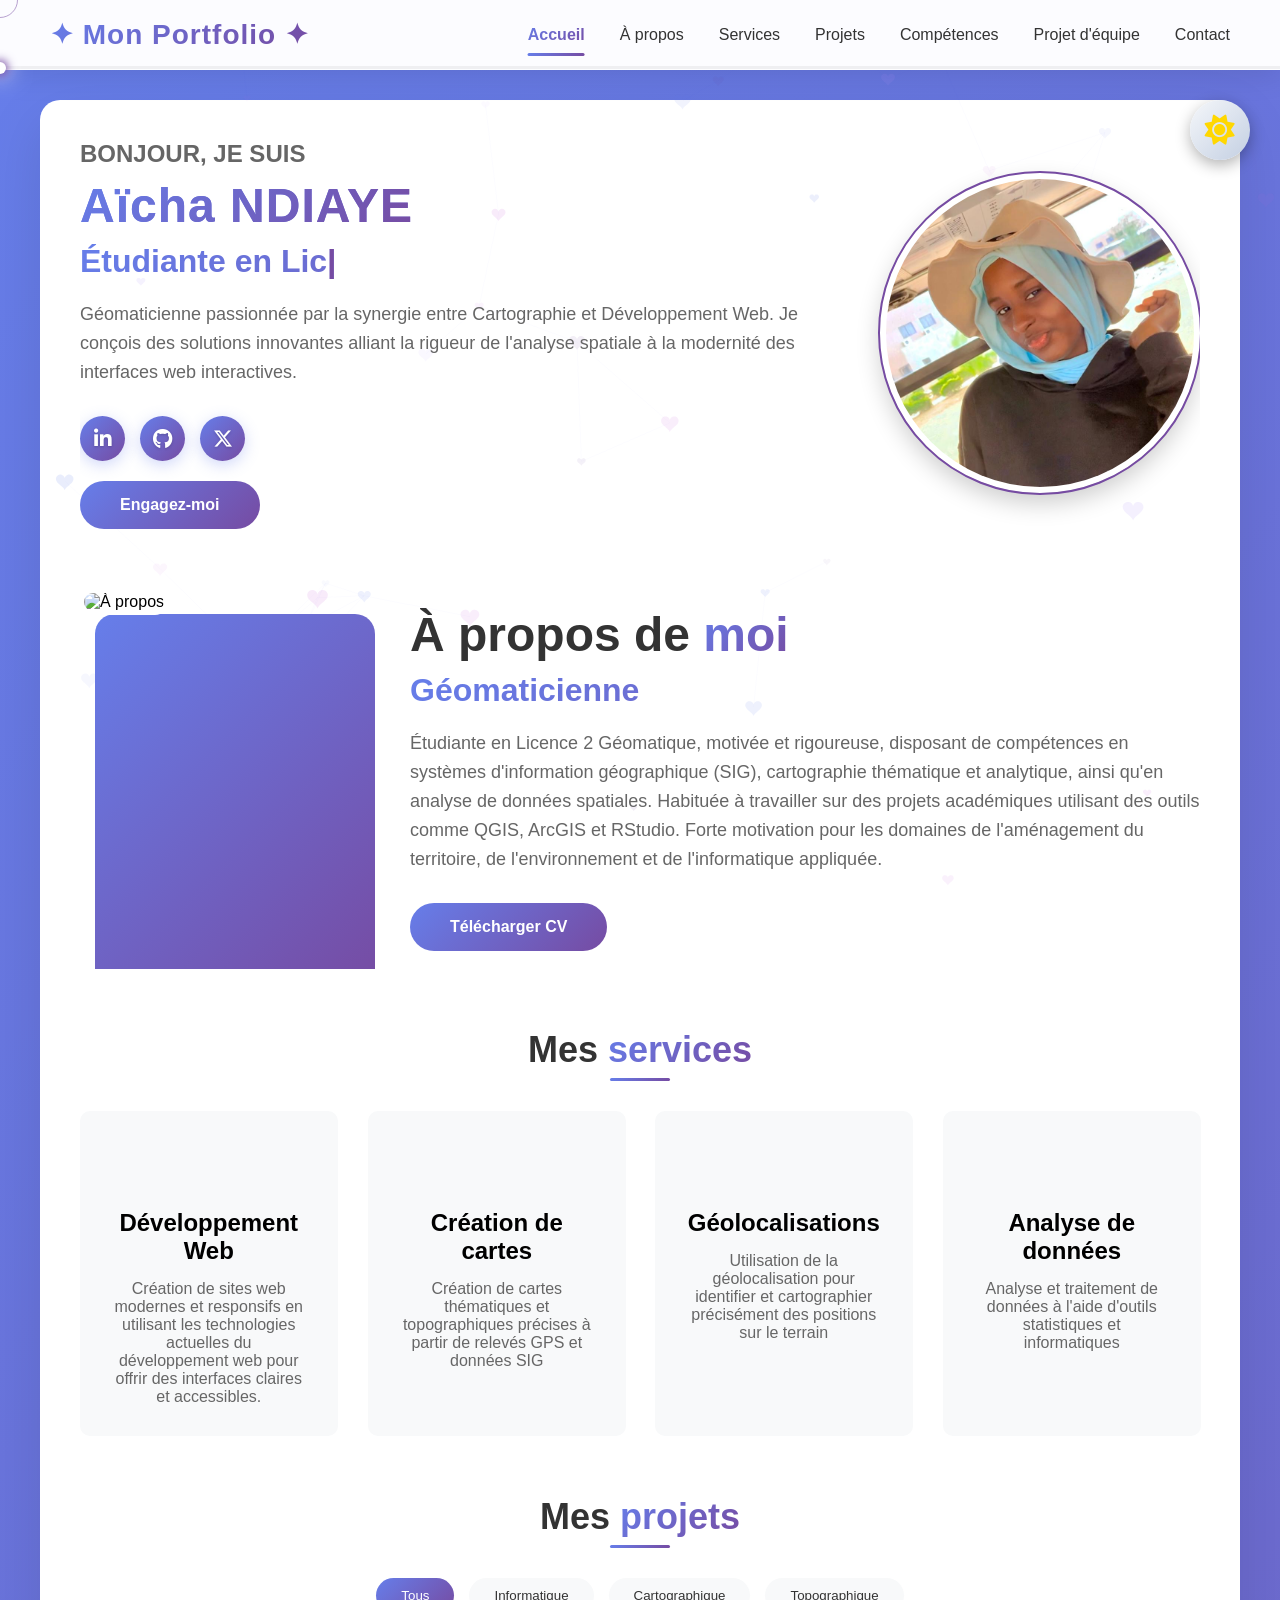
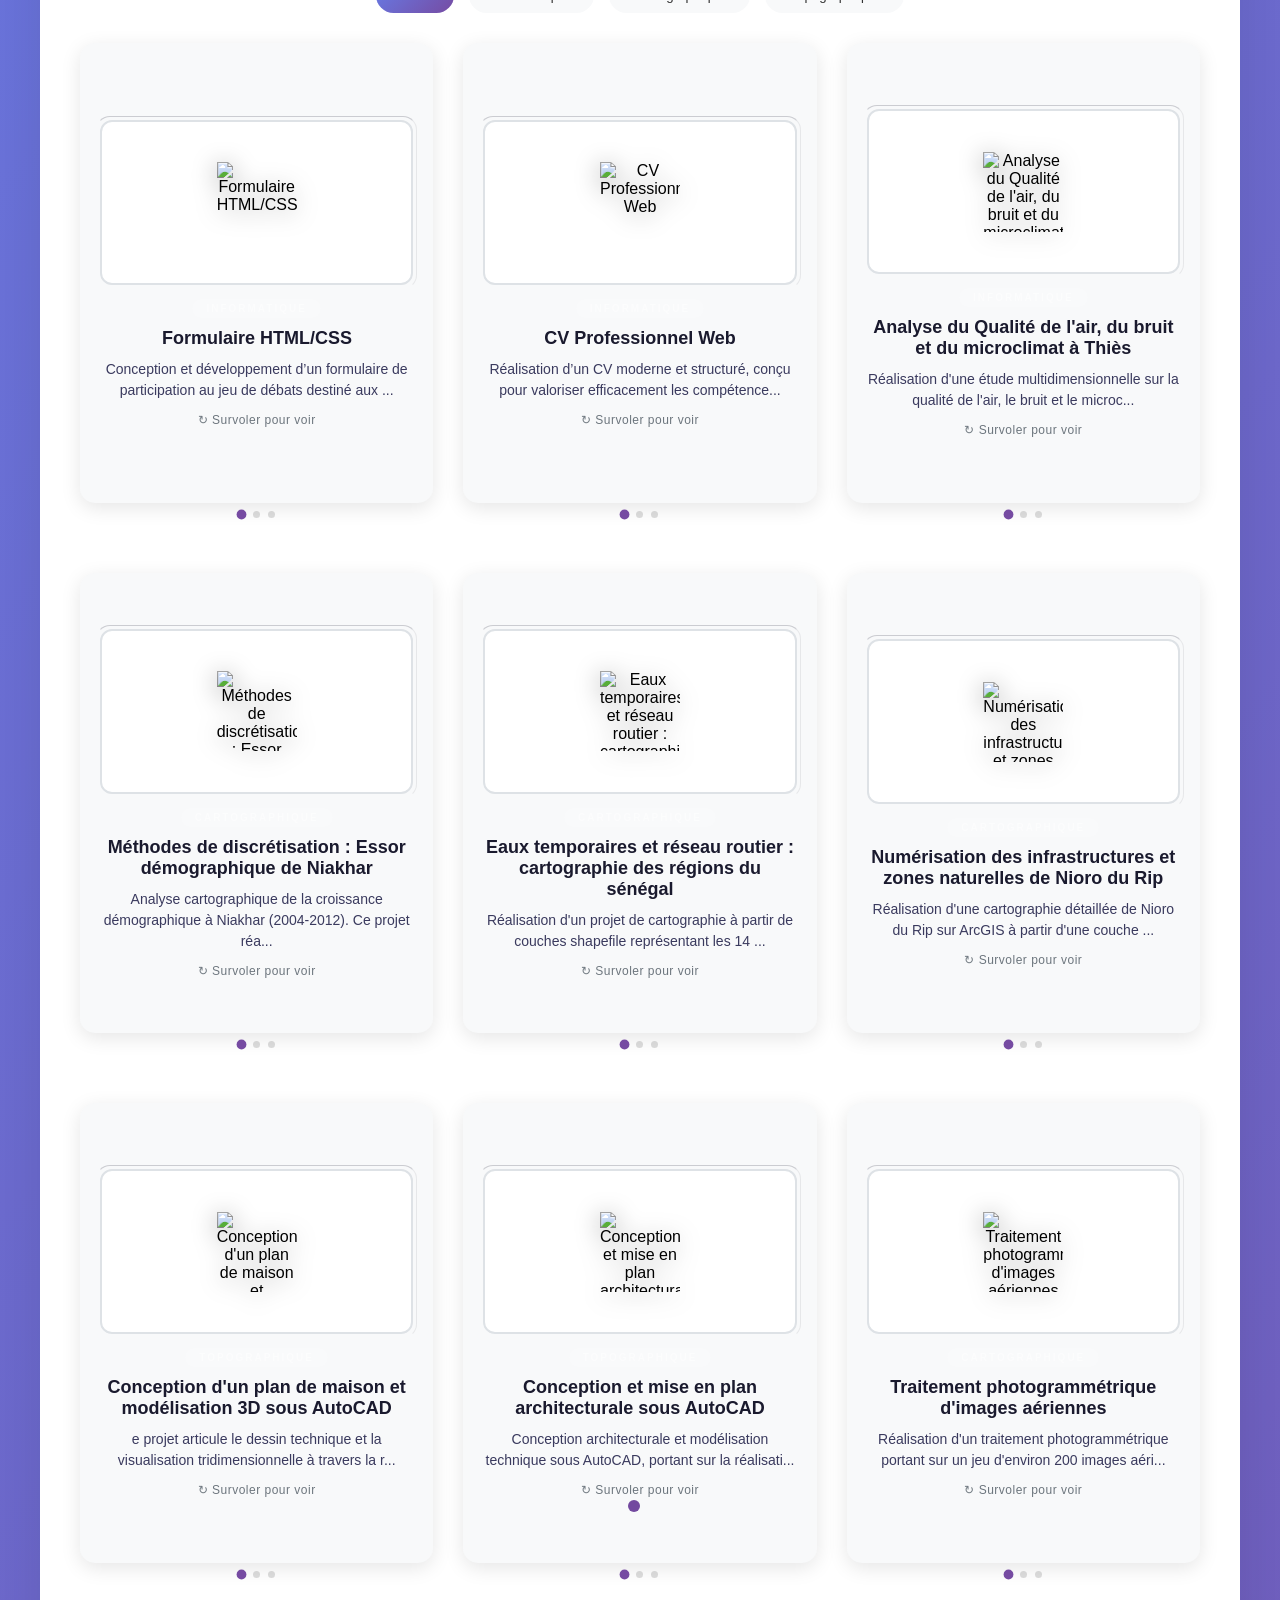
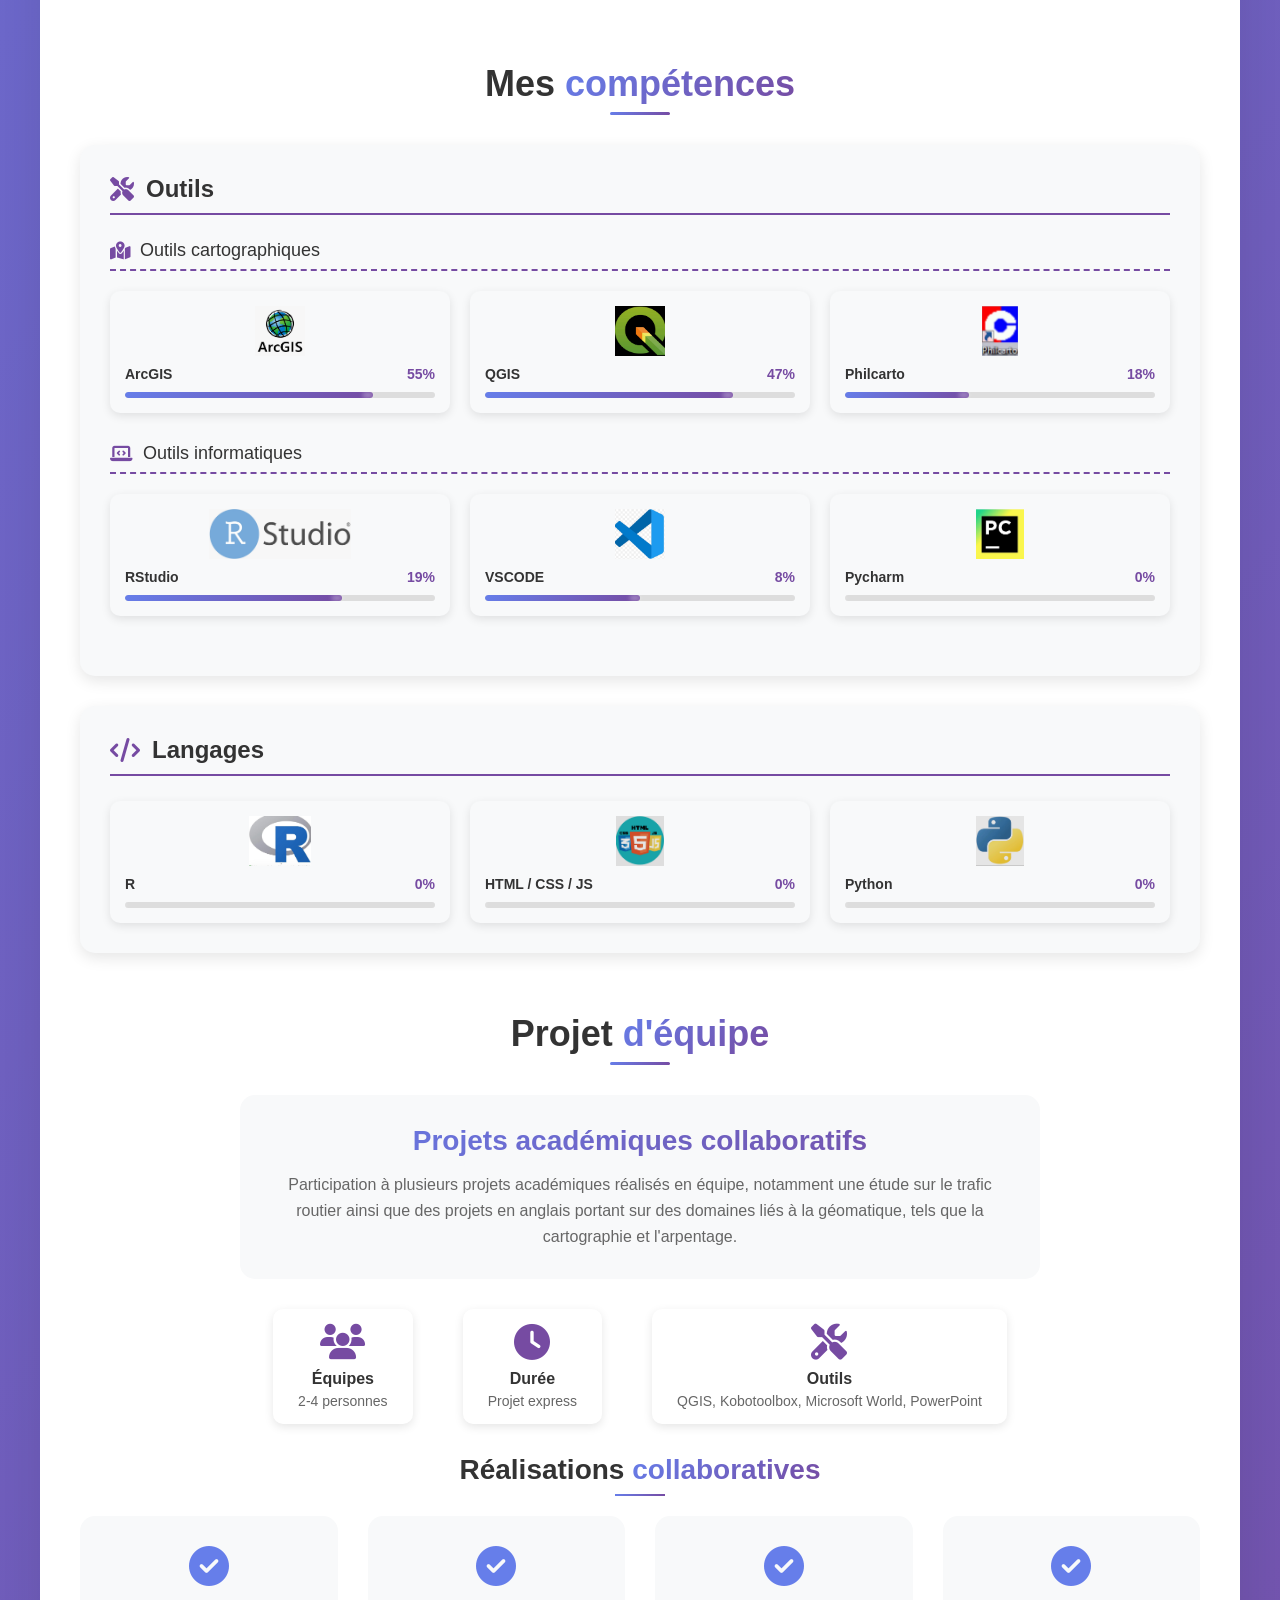
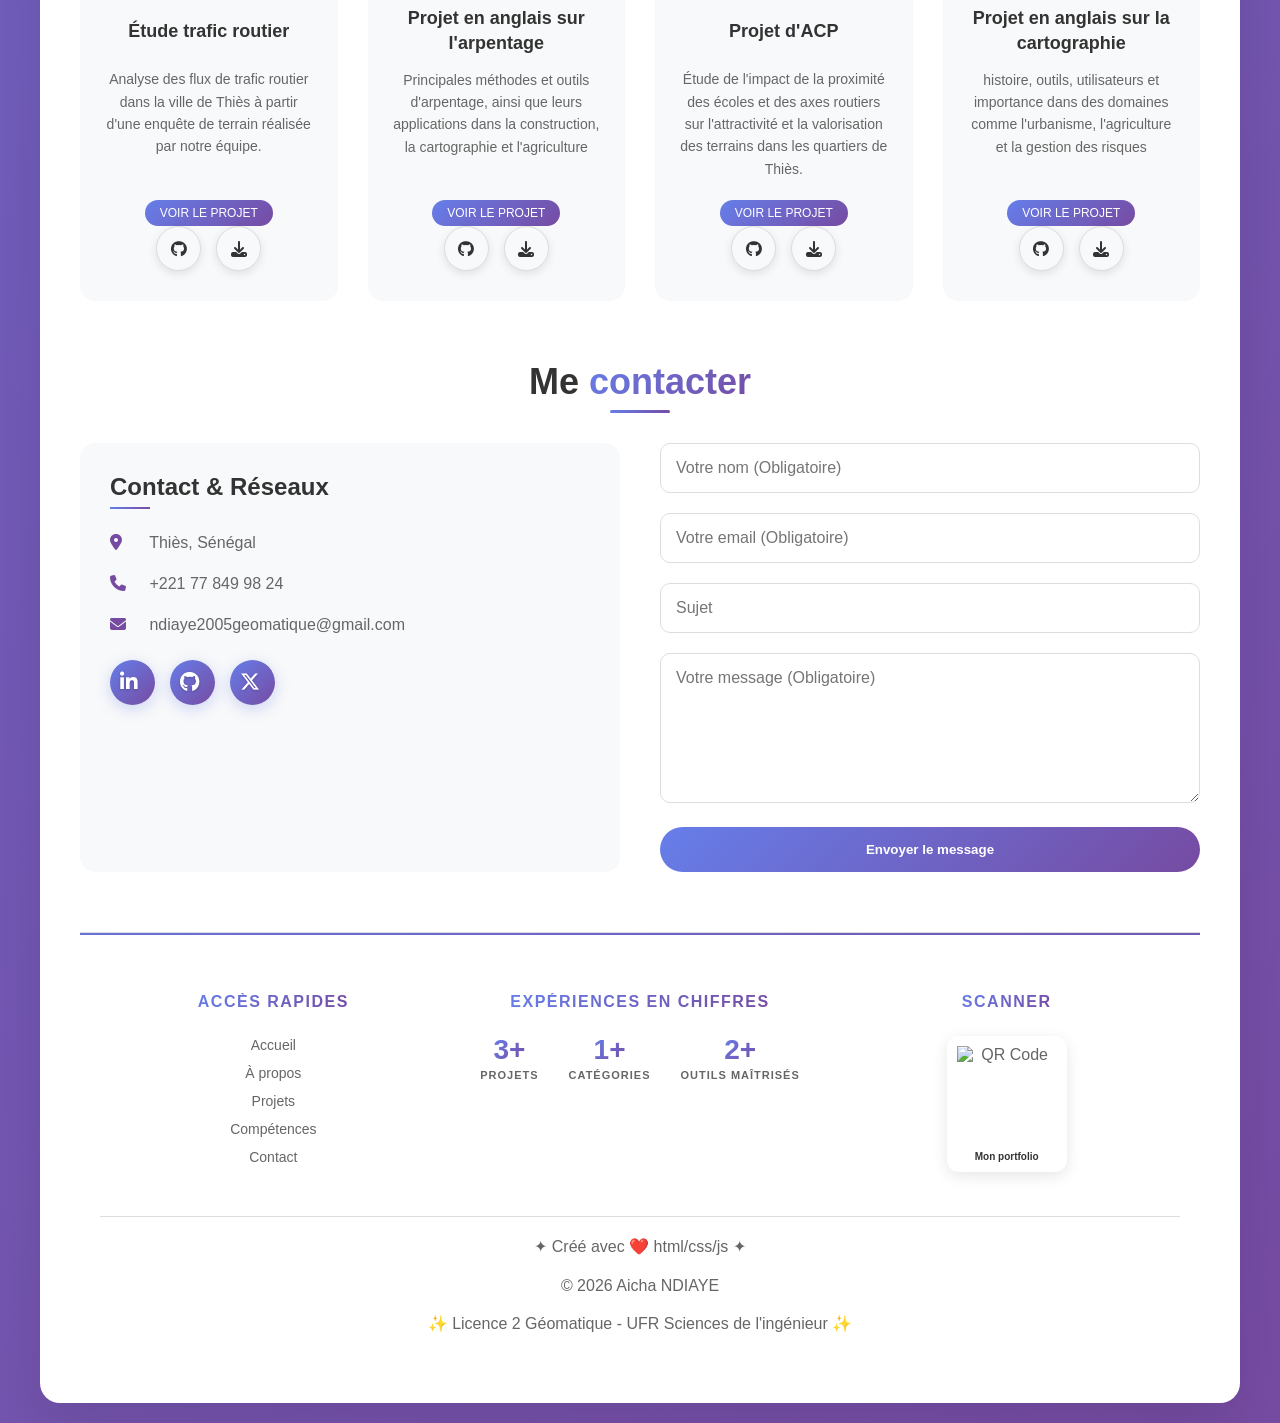
==== index.html @ 9352eaac "Update print statement from 'Hello' to 'Goodbye'" ====
<!DOCTYPE html>
<html lang="fr">
<head>
    <meta charset="UTF-8">
    <meta name="viewport" content="width=device-width, initial-scale=1.0">
    <title>Mon Portfolio - Aicha NDIAYE</title>
    <!-- Font Awesome pour les icônes -->
    <link rel="stylesheet" href="https://cdnjs.cloudflare.com/ajax/libs/font-awesome/6.4.0/css/all.min.css">
    <link rel="stylesheet" href="https://cdnjs.cloudflare.com/ajax/libs/font-awesome/6.5.1/css/all.min.css">
    <!-- Fichier CSS externe -->
    <link rel="stylesheet" href="TIKI.css">
</head>
<body data-theme="light">
    <!-- Effet éclair -->
    <div class="lightning-effect" id="lightningEffect"></div>

    <div id="custom-alert" class="custom-alert"></div>

    <!-- Bouton Sombre Éclair -->
    <div class="theme-switch-wrapper">
        <label class="theme-switch">
            <input type="checkbox" id="themeToggle">
            <span class="slider">
                <i class="fas fa-sun"></i>
                <i class="fas fa-moon"></i>
            </span>
        </label>
    </div>

    <nav>
        <div class="logo">✦ Mon Portfolio ✦</div>
        <div class="scroll-progress-container">
    <div class="scroll-progress-bar" id="progressBar"></div>
</div>
        <div class="hamburger" onclick="toggleMenu()">
            <i class="fas fa-bars"></i>
        </div>
        <ul class="nav-links" id="navLinks">
            <li><a href="#home" onclick="closeMenu()">Accueil</a></li>
            <li><a href="#about" onclick="closeMenu()">À propos</a></li>
            <li><a href="#services" onclick="closeMenu()">Services</a></li>
            <li><a href="#projects" onclick="closeMenu()">Projets</a></li>
            <li><a href="#skills" onclick="closeMenu()">Compétences</a></li>
            <li><a href="#team-project" onclick="closeMenu()">Projet d'équipe</a></li>
            <li><a href="#contact" onclick="closeMenu()">Contact</a></li>
        </ul>
    </nav>

    <div class="container">
        <!-- Section Accueil -->
        <section id="home" class="hero">
            <div class="hero-content">
                <h3 > BONJOUR, JE SUIS </h3>
                <h2 class="logo"><span>Aïcha NDIAYE</span></h2>
                <div class="profession">Étudiante en Licence 2 Géomatique</div>
                <p>Géomaticienne passionnée par la synergie entre Cartographie et Développement Web. Je conçois des solutions innovantes alliant la rigueur de l'analyse spatiale à la modernité des interfaces web interactives.</p>
                
                <div class="hero-social">
                    <a href="https://www.linkedin.com/in/aicha-ndiaye-a63067366/" target="_blank" class="social-icon" title="LinkedIn">
                        <i class="fab fa-linkedin-in"></i>
                    </a>
                    <a href="https://github.com/SHASHA2005" target="_blank" class="social-icon" title="GitHub">
                        <i class="fab fa-github"></i>
                    </a>
                    <a href="https://x.com/AichaNdiayh" target="_blank" class="social-icon" title="Twitter/X">
                        <i class="fab fa-x-twitter"></i>
                    </a>
                </div>
                
                <a href="#contact" class="btn">Engagez-moi</a>
            </div>
            <div class="hero-image">
                <img src="AICHA2.jpeg" alt="Aicha NDIAYE">
            </div>
        </section>
        
        <!-- Section À propos -->
        <section id="about" class="hero" style="flex-direction: row-reverse;">
            <div class="hero-content">
                <h2>À propos de <span>moi</span></h2>
                <div class="profession">Géomaticienne</div>
                <p>Étudiante en Licence 2 Géomatique, motivée et rigoureuse, disposant de compétences en systèmes d'information géographique (SIG), cartographie thématique et analytique, ainsi qu'en analyse de données spatiales. Habituée à travailler sur des projets académiques utilisant des outils comme QGIS, ArcGIS et RStudio. Forte motivation pour les domaines de l'aménagement du territoire, de l'environnement et de l'informatique appliquée.</p>
                <a href="../HTML/Mon_cv.html" class="btn">Télécharger CV</a>
            </div>
            <div class="hero-image">
                <img src="AICHANDIAYE.jpeg" alt="À propos">
            </div>
        </section>

        <!-- Section Services -->
        <section id="services" class="services">
            <h2 class="section-title">Mes <span>services</span></h2>
            <div class="services-grid">
                <div class="service-card">
                    <i class="fas fa-code"></i>
                    <h3>Développement Web</h3>
                    <p>Création de sites web modernes et responsifs en utilisant les technologies actuelles du développement web pour offrir des interfaces claires et accessibles.</p>
                </div>
                <div class="service-card">
                    <i class="fas fa-map-marked-alt"></i>
                    <h3>Création de cartes</h3>
                    <p>Création de cartes thématiques et topographiques précises à partir de relevés GPS et données SIG</p>
                </div>
                <div class="service-card">
                    <i class="fas fa-map-pin"></i>
                    <h3>Géolocalisations</h3>
                    <p>Utilisation de la géolocalisation pour identifier et cartographier précisément des positions sur le terrain</p>
                </div>
                <div class="service-card">
                    <i class="fas fa-chart-bar"></i>
                    <h3>Analyse de données</h3>
                    <p>Analyse et traitement de données à l'aide d'outils statistiques et informatiques</p>
                </div>
            </div>
        </section>

        <section id="projects" class="projects">
            <h2 class="section-title">Mes <span>projets</span></h2>
            
            <div class="project-filters">
                <button class="filter-btn active" data-filter="all">Tous</button>
                <button class="filter-btn" data-filter="informatique">Informatique</button>
                <button class="filter-btn" data-filter="cartographique">Cartographique</button>
                <button class="filter-btn" data-filter="topographique">Topographique</button>
            </div>
        
            <div class="projects-grid" id="projectsGrid"></div>
            
            
        </section>
        
        <!-- Section Compétences -->
        <section id="skills" class="skills">
            <h2 class="section-title">Mes <span>compétences</span></h2>
            
            <!-- Catégorie Outils -->
            <div class="skills-category">
                <h3 class="category-title"><i class="fas fa-tools"></i> Outils</h3>
                
                <div class="tools-part">
                    <h4 class="tools-subtitle"><i class="fas fa-map-marked-alt"></i> Outils cartographiques</h4>
                    <div class="skills-grid-3col">
                        <div class="skill-item">
                            <div class="skill-logo">
                                <img src="arcgis.jpeg" alt="ArcGIS" class="skill-logo-img">
                            </div>
                            <div class="skill-info">
                                <span class="skill-name">ArcGIS</span>
                                <span class="skill-percent">0%</span>
                            </div>
                            <div class="progress-bar">
                                <div class="progress" data-width="80%"></div>
                            </div>
                        </div>
                        <div class="skill-item">
                            <div class="skill-logo">
                                <img src="qgis.jpeg" alt="QGIS" class="skill-logo-img">
                            </div>
                            <div class="skill-info">
                                <span class="skill-name">QGIS</span>
                                <span class="skill-percent">0%</span>
                            </div>
                            <div class="progress-bar">
                                <div class="progress" data-width="80%"></div>
                            </div>
                        </div>
                        <div class="skill-item">
                            <div class="skill-logo">
                                <img src="philcarto.jpeg" alt="Philcarto" class="skill-logo-img">
                            </div>
                            <div class="skill-info">
                                <span class="skill-name">Philcarto</span>
                                <span class="skill-percent">0%</span>
                            </div>
                            <div class="progress-bar">
                                <div class="progress" data-width="40%"></div>
                            </div>
                        </div>
                    </div>
                </div>
                
                <div class="tools-part">
                    <h4 class="tools-subtitle"><i class="fas fa-laptop-code"></i> Outils informatiques</h4>
                    <div class="skills-grid-3col">
                        <div class="skill-item">
                            <div class="skill-logo">
                                <img src="rstudio.jpeg" alt="RStudio" class="skill-logo-img">
                            </div>
                            <div class="skill-info">
                                <span class="skill-name">RStudio</span>
                                <span class="skill-percent">0%</span>
                            </div>
                            <div class="progress-bar">
                                <div class="progress" data-width="70%"></div>
                            </div>
                        </div>
                        <div class="skill-item">
                            <div class="skill-logo">
                                <img src="vscode.jpeg" alt="VSCODE" class="skill-logo-img">
                            </div>
                            <div class="skill-info">
                                <span class="skill-name">VSCODE</span>
                                <span class="skill-percent">0%</span>
                            </div>
                            <div class="progress-bar">
                                <div class="progress" data-width="50%"></div>
                            </div>
                        </div>
                        <div class="skill-item">
                            <div class="skill-logo">
                                <img src="pycharm.jpeg" alt="pycharm" class="skill-logo-img">
                            </div>
                            <div class="skill-info">
                                <span class="skill-name">Pycharm</span>
                                <span class="skill-percent">0%</span>
                            </div>
                            <div class="progress-bar">
                                <div class="progress" data-width="40%"></div>
                            </div>
                        </div>
                    </div>
                </div>
            </div>
            
            <!-- Catégorie Langages -->
            <div class="skills-category">
                <h3 class="category-title"><i class="fas fa-code"></i> Langages</h3>
                <div class="skills-grid-3col">
                    <div class="skill-item">
                        <div class="skill-logo">
                            <img src="r.jpeg" alt="R" class="skill-logo-img">
                        </div>
                        <div class="skill-info">
                            <span class="skill-name">R</span>
                            <span class="skill-percent">70%</span>
                        </div>
                        <div class="progress-bar">
                            <div class="progress" data-width="70%"></div>
                        </div>
                    </div>
                    <div class="skill-item">
                        <div class="skill-logo">
                            <img src="html.jpeg" alt="HTML/CSS/JS" class="skill-logo-img">
                        </div>
                        <div class="skill-info">
                            <span class="skill-name">HTML / CSS / JS</span>
                            <span class="skill-percent">50%</span>
                        </div>
                        <div class="progress-bar">
                            <div class="progress" data-width="50%"></div>
                        </div>
                    </div>
                    <div class="skill-item">
                        <div class="skill-logo">
                            <img src="python.jpeg" alt="Python" class="skill-logo-img">
                        </div>
                        <div class="skill-info">
                            <span class="skill-name">Python</span>
                            <span class="skill-percent">40%</span>
                        </div>
                        <div class="progress-bar">
                            <div class="progress" data-width="40%"></div>
                        </div>
                    </div>
                </div>
            </div>
        </section>
        
        <!-- Section Projet d'équipe -->
        <section id="team-project" class="team-project">
            <h2 class="section-title">Projet <span>d'équipe</span></h2>
            
            <div class="project-overview">
                <h3>Projets académiques collaboratifs</h3>
                <p>Participation à plusieurs projets académiques réalisés en équipe, notamment une étude sur le trafic routier ainsi que des projets en anglais portant sur des domaines liés à la géomatique, tels que la cartographie et l'arpentage.</p>
            </div>
            
            <div class="project-highlight">
                <div class="highlight-item">
                    <i class="fas fa-users"></i>
                    <h4>Équipes</h4>
                    <p>2-4 personnes</p>
                </div>
                <div class="highlight-item">
                    <i class="fas fa-clock"></i>
                    <h4>Durée</h4>
                    <p>Projet express</p>
                </div>
                <div class="highlight-item">
                    <i class="fas fa-tools"></i>
                    <h4>Outils</h4>
                    <p>QGIS, Kobotoolbox, Microsoft World, PowerPoint</p>
                </div>
            </div>

            <div class="project-achievements">
                <h3>Réalisations <span>collaboratives</span></h3>
                <div class="achievements-grid">
                    <div class="achievement-card">
                        <i class="fas fa-check-circle"></i>
                        <h4>Étude trafic routier</h4>
                        <p>Analyse des flux de trafic routier dans la ville de Thiès à partir d'une enquête de terrain réalisée par notre équipe.</p>
                        <div class="project-tags">
                                <span>voir le projet</span>  
                            </div>
                        <div class="project-actions">
                            
                            <div class="project-links">
                                <a href="https://github.com/SHASHA2005/depot_arcgis/blob/main/Rapport_trafic_routier.pdf" class="project-link" target="_blank" title="Voir sur GitHub">
                                    <i class="fab fa-github"></i>
                                </a>
                                <a href="Rapport_trafic_routier.pdf" class="project-link download-btn" download title="Télécharger le PDF">
                                    <i class="fas fa-download"></i>
                                </a>
                            </div>
                        </div>
                    </div>
                    
                    <div class="achievement-card">
                        <i class="fas fa-check-circle"></i>
                        <h4>Projet en anglais sur l'arpentage</h4>
                        <p>Principales méthodes et outils d'arpentage, ainsi que leurs applications dans la construction, la cartographie et l'agriculture</p>
                        <div class="project-tags">
                                <span>voir le projet</span>  
                            </div>
                        <div class="project-actions">
                            
                            <div class="project-links">
                                <a href="https://github.com/SHASHA2005/depot_arcgis/blob/main/Surveying%20Methods%20%20and%20Tools.pptx" class="project-link" target="_blank" title="Voir sur GitHub">
                                    <i class="fab fa-github"></i>
                                </a>
                                <a href="Surveying Methods and Tools.pptx" class="project-link download-btn" download title="Télécharger le PPTX">
                                    <i class="fas fa-download"></i>
                                </a>
                            </div>
                        </div>
                    </div>
                    
                    <div class="achievement-card">
                        <i class="fas fa-check-circle"></i>
                        <h4>Projet d'ACP</h4>
                        <p>Étude de l'impact de la proximité des écoles et des axes routiers sur l'attractivité et 
                            la valorisation des terrains dans les quartiers de Thiès.</p>
                            <div class="project-tags">
                                <span>voir le projet</span>  
                            </div>

                        <div class="project-actions">
                            
                            <div class="project-links">
                                <a href="https://github.com/SHASHA2005/depot_arcgis/blob/main/projet%20analyse4.Rmd" class="project-link" title="Voir le projet">
                                    <i class="fab fa-github"></i>
                                </a>
                                <a href="projet analyse4.Rmd" class="project-link download-btn" download title="Télécharger le PPTX">
                                    <i class="fas fa-download"></i>
                                </a>
                            </div>
                        </div>
                    </div>
                    
                    <div class="achievement-card">
                        <i class="fas fa-check-circle"></i>
                        <h4>Projet en anglais sur la cartographie</h4>
                        <p>histoire, outils, utilisateurs et importance dans des domaines comme l'urbanisme, 
                            l'agriculture et la gestion des risques</p>
                            <div class="project-tags">
                                <span>voir le projet</span>  
                            </div>
                        <div class="project-actions">
                            
                            <div class="project-links">
                                <a href="https://github.com/SHASHA2005/depot_arcgis/blob/main/cartographie%20and%20mapmaking.pptx" class="project-link" target="_blank" title="Voir sur GitHub">
                                    <i class="fab fa-github"></i>
                                </a>
                                <a href="cartographie and mapmaking.pptx" class="project-link download-btn" download title="Télécharger le PPTX">
                                    <i class="fas fa-download"></i>
                                </a>
                            </div>
                        </div>
                    </div>
                </div>
            </div>
        </section>

        <!-- Section Contact -->
        <section id="contact" class="contact">
            <h2 class="section-title">Me <span>contacter</span></h2>
            <div class="contact-container">
                <div class="contact-info">
                    <h3>Contact & Réseaux</h3>
                    <p><i class="fas fa-map-marker-alt"></i> Thiès, Sénégal</p>
                    <p><i class="fas fa-phone"></i> +221 77 849 98 24</p>
                    <p><i class="fas fa-envelope"></i>  ndiaye2005geomatique@gmail.com</p>
                    <div class="social-links" style="display: flex; gap: 15px; justify-content: flex-start; margin-top: 20px;">
                        <a href="https://www.linkedin.com/in/aicha-ndiaye-a63067366/" target="_blank" class="social-icon" style="background: var(--btn-gradient);">
                            <i class="fab fa-linkedin-in"></i>
                        </a>
                        <a href="https://github.com/SHASHA2005" target="_blank" class="social-icon" style="background: var(--btn-gradient);">
                            <i class="fab fa-github"></i>
                        </a>
                        <a href="https://x.com/AichaNdiayh" target="_blank" class="social-icon" style="background: var(--btn-gradient);">
                            <i class="fab fa-x-twitter"></i>
                        </a>
                    </div>
                </div>
                <form class="contact-form" id="contactForm">
                    <div class="form-group">
                        <input type="text" placeholder="Votre nom (Obligatoire)" required> 
                    </div>
                    <div class="form-group">
                        <input type="email" id="emailInput" placeholder="Votre email (Obligatoire)" required>
                    </div>
                    <div class="form-group">
                        <input type="text" placeholder="Sujet">
                    </div>
                    <div class="form-group">
                        <textarea placeholder="Votre message (Obligatoire)" required></textarea>
                    </div>
                    <button type="submit" class="btn">Envoyer le message</button>
                </form>
            </div>
        </section>
<footer class="main-footer">
    <div class="footer-container">
        <div class="footer-section">
            <h4 class="footer-title">Accès Rapides</h4>
            <ul class="footer-links">
                <li><a href="#home">Accueil</a></li>
                <li><a href="#about">À propos</a></li>
                <li><a href="#projects">Projets</a></li>
                <li><a href="#skills">Compétences</a></li>
                <li><a href="#contact">Contact</a></li>
            </ul>
        </div>

        <div class="footer-section">
            <h4 class="footer-title">Expériences en chiffres</h4>
            <div class="stats-horizontal">
                <div class="stat-unit">
                    <span class="stat-digit">9+</span>
                    <span class="stat-name">Projets</span>
                </div>
                <div class="stat-unit">
                    <span class="stat-digit">3+</span>
                    <span class="stat-name">Catégories</span>
                </div>
                <div class="stat-unit">
                    <span class="stat-digit">6+</span>
                    <span class="stat-name">Outils maîtrisés</span>
                </div>
            </div>
        </div>

        <div class="footer-section">
            <h4 class="footer-title">Scanner</h4>
            <div class="qr-box">
                <img src="../image/votre-qrcode.png" alt="QR Code" class="qr-img">
                <p class="qr-label">Mon portfolio</p>
            </div>
        </div>
    </div>

    <div class="footer-bottom">
        <p>✦ Créé avec ❤️ html/css/js ✦</p> <br>
        <p>© 2026 Aicha NDIAYE</p> <br>
        <p class="mention">✨ Licence 2 Géomatique - UFR Sciences de l'ingénieur ✨</p>
    </div>
    
</footer>

    <!-- Fichier JavaScript externe -->
    <script src="TIKI.js"></script>
    <div class="toast-container" id="toastContainer"></div>
<audio id="toastSound" src="https://www.soundjay.com/buttons/sounds/button-3.mp3"></audio>



    
</body>
</html>
---- TIKI.css ----
/* ===== STYLES GÉNÉRAUX ===== */
* {
    margin: 0;
    padding: 0;
    box-sizing: border-box;
    font-family: 'Segoe UI', Tahoma, Geneva, Verdana, sans-serif;
    transition: background-color 0.3s ease, color 0.3s ease, border-color 0.3s ease;
}

/* ===== VARIABLES CSS (THÈME CLAIR) ===== */
:root {
    --bg-gradient-start: #667eea;
    --bg-gradient-end: #764ba2;
    --nav-bg: rgba(255, 255, 255, 0.98);
    --card-bg: #f8f9fa;
    --container-bg: white;
    --text-color: #333;
    --text-light: #666;
    --shadow-color: rgba(0,0,0,0.1);
    --border-color: #ddd;
    --btn-gradient: linear-gradient(135deg, #667eea 0%, #764ba2 100%);
    --icon-color: #667eea;
    --icon-hover: #764ba2;
    --secondary: #764ba2;
    --nav-shadow: 0 5px 30px rgba(0,0,0,0.1);
}

/* ===== VARIABLES CSS (THÈME SOMBRE) ===== */
[data-theme="dark"] {
    --bg-gradient-start: #1a1a2e;
    --bg-gradient-end: #16213e;
    --nav-bg: rgba(26, 26, 46, 0.98);
    --card-bg: #2a2a3a;
    --container-bg: #1e1e2e;
    --text-color: #fff;
    --text-light: #ccc;
    --shadow-color: rgba(0,0,0,0.3);
    --btn-gradient: linear-gradient(135deg, #ff6b6b 0%, #4ecdc4 100%);
    --border-color: #444;
    --icon-color: #8b9eff;
    --icon-hover: #a78bfa;
    --secondary: #8b9eff;
    --nav-shadow: 0 5px 30px rgba(0,0,0,0.3);
}

/* ===== STYLES DU CORPS ===== */
body {
    background: linear-gradient(135deg, var(--bg-gradient-start) 0%, var(--bg-gradient-end) 100%);
    min-height: 100vh;
    display: flex;
    justify-content: center;
    align-items: center;
    padding: 20px;
}

/* ===== BOUTON THÈME ===== */
.theme-switch-wrapper {
    position: fixed;
    top: 100px;
    right: 30px;
    z-index: 1001;
}

.theme-switch {
    position: relative;
    display: inline-block;
    width: 60px;
    height: 60px;
}

.theme-switch input {
    opacity: 0;
    width: 0;
    height: 0;
}

.slider {
    position: absolute;
    cursor: pointer;
    top: 0;
    left: 0;
    right: 0;
    bottom: 0;
    background: linear-gradient(135deg, #f5f7fa 0%, #c3cfe2 100%);
    border-radius: 50%;
    display: flex;
    align-items: center;
    justify-content: center;
    box-shadow: 0 5px 15px rgba(0,0,0,0.3);
    transition: all 0.4s cubic-bezier(0.68, -0.55, 0.265, 1.55);
}

.slider i {
    font-size: 30px;
    transition: all 0.4s ease;
}

.slider .fa-sun {
    color: #ffd700;
    opacity: 1;
}

.slider .fa-moon {
    color: #f1c40f;
    opacity: 0;
    position: absolute;
}

input:checked + .slider {
    background: linear-gradient(135deg, #2c3e50 0%, #3498db 100%);
    transform: rotate(360deg);
}

input:checked + .slider .fa-sun {
    opacity: 0;
    transform: rotate(-180deg);
}

input:checked + .slider .fa-moon {
    opacity: 1;
    transform: rotate(360deg);
}

/* ===== EFFET ÉCLAIR ===== */
.lightning-effect {
    position: fixed;
    top: 0;
    left: 0;
    width: 100%;
    height: 100%;
    pointer-events: none;
    z-index: 9999;
    opacity: 0;
    background: white;
    mix-blend-mode: overlay;
    transition: opacity 0.1s ease;
}

.lightning-effect.active {
    opacity: 0.8;
    animation: lightningFlash 0.2s ease-out;
}

@keyframes lightningFlash {
    0% { opacity: 0; }
    50% { opacity: 1; }
    100% { opacity: 0; }
}

/* ===== NAVIGATION ===== */
nav {
    position: fixed;
    top: 0;
    left: 0;
    width: 100%;
    background: var(--nav-bg);
    padding: 18px 50px;
    box-shadow: var(--nav-shadow);
    z-index: 1000;
    display: flex;
    justify-content: space-between;
    align-items: center;
    backdrop-filter: blur(12px);
    transition: all 0.4s cubic-bezier(0.4, 0, 0.2, 1);
    animation: slideDown 0.8s cubic-bezier(0.68, -0.55, 0.265, 1.55);
    border-bottom: 1px solid rgba(255,255,255,0.1);
}

@keyframes slideDown {
    from { transform: translateY(-100%); opacity: 0; }
    to { transform: translateY(0); opacity: 1; }
}

.logo {
    font-size: 28px;
    font-weight: bold;
    background: var(--btn-gradient);
    -webkit-background-clip: text;
    background-clip: text;
    color: transparent;
    position: relative;
    animation: pulse 2s infinite;
    letter-spacing: 1px;
    cursor: pointer;
    transition: transform 0.3s ease;
}

.logo:hover {
    transform: scale(1.05) rotate(-2deg);
}

@keyframes pulse {
    0%, 100% { opacity: 1; text-shadow: 0 0 0px transparent; }
    50% { opacity: 0.85; text-shadow: 0 0 10px rgba(102, 126, 234, 0.5); }
}

nav.sticky {
    padding: 12px 50px;
    background: var(--nav-bg);
    box-shadow: 0 10px 20px var(--shadow-color);
}

.nav-links {
    display: flex;
    list-style: none;
    gap: 35px;
}

.nav-links li {
    position: relative;
    animation: navLinkFade 0.5s ease forwards;
    opacity: 0;
}

.nav-links li:nth-child(1) { animation-delay: 0.2s; }
.nav-links li:nth-child(2) { animation-delay: 0.3s; }
.nav-links li:nth-child(3) { animation-delay: 0.4s; }
.nav-links li:nth-child(4) { animation-delay: 0.5s; }
.nav-links li:nth-child(5) { animation-delay: 0.6s; }

@keyframes navLinkFade {
    from { opacity: 0; transform: translateY(-20px); }
    to { opacity: 1; transform: translateY(0); }
}

.nav-links a {
    text-decoration: none;
    color: var(--text-color);
    font-weight: 500;
    font-size: 16px;
    transition: all 0.3s ease;
    position: relative;
    padding: 8px 0;
}

.nav-links a::after {
    content: '';
    position: absolute;
    width: 0;
    height: 3px;
    bottom: -5px;
    left: 50%;
    background: var(--btn-gradient);
    transition: all 0.4s cubic-bezier(0.68, -0.55, 0.265, 1.55);
    transform: translateX(-50%);
    border-radius: 5px;
}

.nav-links a:hover::after,
.nav-links a.active::after {
    width: 100%;
}

.nav-links a:hover,
.nav-links a.active {
    background: var(--btn-gradient);
    -webkit-background-clip: text;
    background-clip: text;
    color: transparent;
    font-weight: 600;
}

.nav-links a::before {
    content: '';
    position: absolute;
    bottom: 0;
    left: 50%;
    width: 0;
    height: 2px;
    background: var(--btn-gradient);
    transition: all 0.3s ease;
    transform: translateX(-50%);
    border-radius: 2px;
}

.nav-links a:hover::before {
    width: 80%;
}

.hamburger {
    display: none;
    font-size: 28px;
    cursor: pointer;
    background: var(--btn-gradient);
    -webkit-background-clip: text;
    background-clip: text;
    color: transparent;
    transition: all 0.3s ease;
}

/* ===== CONTENEUR PRINCIPAL ===== */
.container {
    background: var(--container-bg);
    border-radius: 20px;
    box-shadow: 0 20px 60px var(--shadow-color);
    width: 100%;
    max-width: 1200px;
    padding: 40px;
    margin-top: 80px;
    animation: fadeInUp 0.8s ease-out;
}

/* ===== SECTION HÉRO ===== */
.hero {
    display: flex;
    align-items: center;
    gap: 50px;
    margin-bottom: 60px;
    flex-wrap: wrap;
}

.hero-content {
    flex: 1;
    min-width: 300px;
    animation: slideInLeft 0.8s ease-out;
}

@keyframes slideInLeft {
    from { opacity: 0; transform: translateX(-50px); }
    to { opacity: 1; transform: translateX(0); }
}

.hero-content h3 {
    font-size: 24px;
    color: var(--text-light);
    margin-bottom: 10px;
}

.hero-content h2 {
    font-size: 48px;
    color: var(--text-color);
    margin-bottom: 10px;
}

.hero-content h2 span {
    background: var(--btn-gradient);
    -webkit-background-clip: text;
    background-clip: text;
    color: transparent;
    display: inline-block;
}

.hero-content .profession {
    font-size: 32px;
    background: var(--btn-gradient);
    -webkit-background-clip: text;
    background-clip: text;
    color: transparent;
    margin-bottom: 20px;
    font-weight: 600;
}

.hero-content p {
    font-size: 18px;
    color: var(--text-light);
    margin-bottom: 30px;
    line-height: 1.6;
}

.hero-social {
    display: flex;
    gap: 15px;
    margin: 20px 0;
}

.social-icon {
    width: 45px;
    height: 45px;
    border-radius: 50%;
    display: flex !important;
    align-items: center !important;
    justify-content: center !important;
    background: var(--btn-gradient);
    color: #ffffff !important;
    text-decoration: none;
    transition: all 0.3s ease;
    line-height: 0;
    box-shadow: 0 5px 15px rgba(0,0,0,0.1);
}

.social-icon i {
    font-size: 20px;
    margin: 0;
    padding: 0;
    display: block;
}

.social-icon:hover {
    transform: translateY(-5px) rotate(360deg);
    box-shadow: 0 10px 20px rgba(0,0,0,0.2);
}

body:not([data-theme="dark"]) .social-icon i {
    color: #ffffff !important;
    text-shadow: 0 1px 3px rgba(0, 0, 0, 0.2);
}

body:not([data-theme="dark"]) .social-icon {
    background: var(--btn-gradient) !important;
    box-shadow: 0 4px 15px rgba(102, 126, 234, 0.3);
}

.btn {
    display: inline-block;
    padding: 15px 40px;
    background: var(--btn-gradient);
    color: white;
    text-decoration: none;
    border-radius: 50px;
    font-weight: 600;
    transition: all 0.3s ease;
    border: none;
    cursor: pointer;
}

.btn:hover {
    transform: translateY(-3px);
    box-shadow: 0 10px 20px var(--shadow-color);
}

/* ===== IMAGES HÉRO ===== */
#home .hero-image img {
    width: 320px;
    height: 320px;
    object-fit: cover;
    border-radius: 50%;
    border: 6px solid var(--container-bg);
    outline: 2px solid var(--secondary);
    cursor: pointer;
    position: relative;
    z-index: 5;
    transition: transform 0.5s cubic-bezier(0.34, 1.56, 0.64, 1), box-shadow 0.5s ease, filter 0.5s ease;
    animation: slideInRight 0.8s ease-out, floatHome 4s ease-in-out infinite;
    box-shadow: 0 10px 25px rgba(0, 0, 0, 0.2);
    filter: drop-shadow(0 0 0px transparent);
}

@keyframes slideInRight {
    from { opacity: 0; transform: translateX(50px); }
    to { opacity: 1; transform: translateX(0); }
}

#home .hero-image img:hover,
#home .hero-image img:active {
    animation-play-state: paused;
    transform: scale(1.12) translateY(-15px);
    box-shadow: 0 35px 70px rgba(0, 0, 0, 0.4), 0 0 30px rgba(102, 126, 234, 0.5);
    filter: brightness(1.05) saturate(1.1);
}

@keyframes floatHome {
    0%, 100% { transform: translateY(0) scale(1); }
    50% { transform: translateY(-12px) scale(1.01); }
}

#about .hero-image {
    position: relative;
    width: 280px;
    height: 380px;
    margin: 0 auto;
    -webkit-tap-highlight-color: transparent;
}

#about .hero-image::after {
    content: '';
    position: absolute;
    width: 100%;
    height: 100%;
    top: 25px;
    left: 15px;
    background: var(--btn-gradient);
    border-radius: 20px;
    z-index: 1;
    transition: transform 0.4s cubic-bezier(0.165, 0.84, 0.44, 1);
}

#about .hero-image img {
    position: relative;
    width: 100%;
    height: 100%;
    object-fit: cover;
    border-radius: 20px;
    border: 4px solid var(--container-bg);
    z-index: 2;
    cursor: pointer;
    transition: transform 0.4s cubic-bezier(0.175, 0.885, 0.32, 1.275), box-shadow 0.4s ease;
}

#about .hero-image:hover img,
#about .hero-image:active img {
    transform: translate(-15px, -25px);
    box-shadow: 25px 35px 50px rgba(0, 0, 0, 0.3);
}

#about .hero-image:hover::after,
#about .hero-image:active::after {
    transform: translate(5px, 5px);
}

/* ===== SERVICES ===== */
.services {
    margin-bottom: 60px;
}

.section-title {
    text-align: center;
    font-size: 36px;
    color: var(--text-color);
    margin-bottom: 40px;
    position: relative;
}

.section-title::after {
    content: '';
    position: absolute;
    bottom: -10px;
    left: 50%;
    transform: translateX(-50%);
    width: 60px;
    height: 3px;
    background: var(--btn-gradient);
    border-radius: 3px;
}

.section-title span {
    background: var(--btn-gradient);
    -webkit-background-clip: text;
    background-clip: text;
    color: transparent;
}

.services-grid {
    display: grid;
    grid-template-columns: repeat(auto-fit, minmax(250px, 1fr));
    gap: 30px;
}

.service-card {
    background: var(--card-bg);
    padding: 30px;
    border-radius: 10px;
    text-align: center;
    transition: all 0.4s cubic-bezier(0.68, -0.55, 0.265, 1.55);
    cursor: pointer;
}

.service-card:hover {
    transform: translateY(-10px) scale(1.02);
    box-shadow: 0 10px 30px var(--shadow-color);
    background: var(--btn-gradient);
}

.service-card i {
    font-size: 48px;
    color: var(--bg-gradient-end);
    margin-bottom: 20px;
    transition: all 0.3s ease;
}

.service-card:hover i { color: white; transform: rotate(360deg); }
.service-card h3 { font-size: 24px; margin-bottom: 15px; }
.service-card p { color: var(--text-light); }
.service-card:hover p { color: white; }

/* ===== PROJETS ===== */
.projects {
    margin-bottom: 60px;
}

.project-filters {
    display: flex;
    justify-content: center;
    gap: 15px;
    margin-bottom: 30px;
    flex-wrap: wrap;
}

.filter-btn {
    padding: 10px 25px;
    border: none;
    background: var(--card-bg);
    color: var(--text-color);
    border-radius: 25px;
    cursor: pointer;
    transition: all 0.3s ease;
    font-weight: 500;
}

.filter-btn.active {
    background: var(--btn-gradient);
    color: white;
}

.projects-grid {
    display: grid;
    grid-template-columns: repeat(auto-fit, minmax(300px, 1fr));
    gap: 30px;
}

/* ===== FLIP CARD 3 FACES ===== */
.flip-card {
    background-color: transparent;
    width: 100%;
    height: 500px;
    perspective: 1200px;
    position: relative;
    opacity: 0;
    transform: translateY(30px);
    animation: projectFadeIn 0.6s ease-out forwards;
}

.flip-card:nth-child(1) { animation-delay: 0.1s; }
.flip-card:nth-child(2) { animation-delay: 0.2s; }
.flip-card:nth-child(3) { animation-delay: 0.3s; }
.flip-card:nth-child(4) { animation-delay: 0.4s; }
.flip-card:nth-child(5) { animation-delay: 0.5s; }
.flip-card:nth-child(6) { animation-delay: 0.6s; }

@keyframes projectFadeIn {
    to { opacity: 1; transform: translateY(0); }
}

.flip-card-inner {
    position: relative;
    width: 100%;
    height: 92%;
    transform-style: preserve-3d;
    transition: transform 0.8s cubic-bezier(0.34, 1.1, 0.64, 1);
}

@media (hover: hover) {
    .flip-card:hover:not(.details-open) .flip-card-inner {
        transform: rotateY(120deg);
    }
}

.flip-card.flipped:not(.details-open) .flip-card-inner {
    transform: rotateY(120deg);
}

.flip-card.details-open .flip-card-inner {
    transform: rotateY(240deg);
}

/* ===== LES 3 FACES ===== */
.flip-card-face {
    position: absolute;
    width: 100%;
    height: 100%;
    backface-visibility: hidden;
    -webkit-backface-visibility: hidden;
    border-radius: 15px;
    overflow: hidden;
    box-shadow: 0 5px 20px var(--shadow-color);
}

.face-1 { transform: rotateY(0deg); }
.face-2 { transform: rotateY(-120deg); background: var(--card-bg); }
.face-3 { transform: rotateY(-240deg); background: var(--container-bg); }

/* ===== FACE 1 ===== */
.face-1 .project-content {
    padding: 24px 20px;
    display: flex;
    flex-direction: column;
    align-items: center;
    justify-content: center;
    height: 100%;
    text-align: center;
    position: relative;
    z-index: 1;
}

.face-1::before {
    content: '';
    position: absolute;
    width: 280px;
    height: 280px;
    border-radius: 50%;
    background: rgba(255,255,255,0.05);
    top: -80px;
    right: -70px;
    pointer-events: none;
    z-index: 0;
}

.face-1::after {
    content: '';
    position: absolute;
    top: 0;
    left: -150%;
    width: 50%;
    height: 100%;
    background: linear-gradient(to right, rgba(255,255,255,0) 0%, rgba(255,255,255,0.25) 50%, rgba(255,255,255,0) 100%);
    transform: skewX(-25deg);
    transition: 0.7s ease;
    z-index: 2;
    pointer-events: none;
}

.flip-card:hover .face-1::after {
    left: 150%;
}

.face-1 .project-image {
    width: 100%;
    height: 165px;
    display: flex;
    align-items: center;
    justify-content: center;
    background: rgba(255,255,255,0.08);
    border-radius: 12px;
    margin-bottom: 14px;
    flex-shrink: 0;
}

.face-1 .project-image img {
    width: 80px !important;
    height: 80px !important;
    object-fit: contain;
    filter: drop-shadow(0 4px 12px rgba(0,0,0,0.35));
    transition: all 0.5s cubic-bezier(0.175, 0.885, 0.32, 1.275);
}

.flip-card:hover .face-1 .project-image img {
    transform: scale(1.15) translateY(-8px) rotate(6deg);
    filter: drop-shadow(0 10px 18px rgba(0,0,0,0.4));
}

.card-tag {
    font-size: 10px;
    font-weight: 600;
    letter-spacing: 2px;
    text-transform: uppercase;
    color: rgba(255,255,255,0.5);
    background: rgba(255,255,255,0.1);
    padding: 4px 14px;
    border-radius: 50px;
    margin-bottom: 10px;
}

.face-1 h4 {
    font-size: 18px;
    font-weight: 700;
    color: #fff;
    margin-bottom: 8px;
    position: relative;
    display: inline-block;
}

.face-1 h4::after {
    content: '';
    position: absolute;
    bottom: -4px;
    left: 0;
    width: 0;
    height: 2px;
    background: rgba(255,255,255,0.5);
    transition: width 0.3s ease;
}

.flip-card:hover .face-1 h4::after { width: 100%; }

.face1-desc {
    font-size: 13px;
    color: rgba(255,255,255,0.6);
    line-height: 1.5;
}

.hover-hint {
    margin-top: 12px;
    font-size: 12px;
    color: rgba(255,255,255,0.3);
    letter-spacing: 0.5px;
    transition: opacity 0.3s;
}

.flip-card:hover .hover-hint { opacity: 0; }

/* ===== FACE 2 ===== */
.face-2 .project-content {
    padding: 16px 18px;
    display: flex;
    flex-direction: column;
    height: 100%;
    text-align: center;
    overflow: hidden;
}

.face-2 .project-image {
    width: 100%;
    height: 200px;
    overflow: hidden;
    display: flex;
    align-items: center;
    justify-content: center;
    background: var(--container-bg);
    flex-shrink: 0;
    border-radius: 10px;
}

.face2-photo {
    width: 100% !important;
    height: 100% !important;
    object-fit: cover !important;
    transition: transform 0.3s ease;
}

.face-2 h4 {
    font-size: 18px;
    color: var(--text-color);
    margin-bottom: 10px;
    margin-top: 15px;
    font-weight: 600;
    position: relative;
    display: inline-block;
}

.face-2 h4::after {
    content: '';
    position: absolute;
    bottom: -5px;
    left: 0;
    width: 0;
    height: 2px;
    background: var(--btn-gradient);
    transition: width 0.3s ease;
}

.flip-card:hover .face-2 h4::after { width: 100%; }

.face-2 p {
    color: var(--text-light);
    margin-bottom: 15px;
    line-height: 1.5;
    font-size: 14px;
    flex-grow: 1;
}

.face2-desc-scroll {
    flex: 1;
    overflow-y: auto;
    padding-right: 4px;
    margin-bottom: 12px;
    scrollbar-width: thin;
    scrollbar-color: var(--border-color) transparent;
}

.face2-desc-scroll::-webkit-scrollbar { width: 4px; }
.face2-desc-scroll::-webkit-scrollbar-track { background: transparent; }
.face2-desc-scroll::-webkit-scrollbar-thumb { background: var(--border-color); border-radius: 4px; }
.face2-desc-scroll::-webkit-scrollbar-thumb:hover { background: var(--secondary); }

.face2-desc-scroll::after {
    content: '';
    display: block;
    height: 20px;
    background: linear-gradient(to bottom, transparent, var(--card-bg));
    position: sticky;
    bottom: 0;
    pointer-events: none;
}

/* ===== BOUTONS (face 2) ===== */
.project-actions {
    display: flex !important;
    flex-direction: row !important;
    justify-content: center;
    align-items: center;
    gap: 10px;
    width: 100%;
    margin-top: auto;
    padding: 0 5px;
}

.project-actions .flip-btn,
.project-actions .github-style {
    flex: 1;
    min-width: 0;
    padding: 10px 5px;
    font-size: 0.82rem;
    display: flex;
    justify-content: center;
    align-items: center;
    gap: 6px;
    white-space: nowrap;
    text-decoration: none;
}

.flip-btn {
    background: var(--btn-gradient);
    color: white;
    border: none;
    border-radius: 25px;
    cursor: pointer;
    font-weight: 600;
    font-size: 14px;
    transition: all 0.3s cubic-bezier(0.4, 0, 0.2, 1);
    width: 100%;
}

.flip-btn:hover {
    transform: translateY(-2px) scale(1.03);
    box-shadow: 0 5px 15px rgba(102, 126, 234, 0.4);
}

.github-style i {
    font-size: 1.1rem;
    color: inherit;
}

/* ===== FACE 3 : galerie ===== */
.face-3 .gallery-container {
    width: 100%;
    height: 100%;
    display: flex;
    flex-direction: column;
    padding: 15px;
    gap: 15px;
    box-sizing: border-box;
    opacity: 0;
    transform: translateY(15px);
    transition: all 0.4s ease 0.3s;
}

.flip-card.details-open .face-3 .gallery-container {
    opacity: 1;
    transform: translateY(0);
}

.gallery-main {
    position: relative;
    width: 100%;
    height: 280px;
    overflow: hidden;
    border-radius: 10px;
    background: var(--card-bg);
}

.gallery-image {
    width: 100%;
    height: 100%;
    object-fit: contain;
    cursor: pointer;
    transition: transform 0.3s ease;
}

.gallery-nav {
    position: absolute;
    top: 50%;
    transform: translateY(-50%);
    background: rgba(0,0,0,0.5);
    color: white;
    border: none;
    width: 40px;
    height: 40px;
    border-radius: 50%;
    font-size: 24px;
    cursor: pointer;
    transition: all 0.3s ease;
    z-index: 10;
    display: flex;
    align-items: center;
    justify-content: center;
}

.gallery-nav.prev { left: 10px; }
.gallery-nav.next { right: 10px; }

.photo-counter {
    position: absolute;
    bottom: 10px;
    left: 10px;
    background: rgba(0,0,0,0.5);
    color: white;
    padding: 5px 10px;
    border-radius: 15px;
    font-size: 12px;
    z-index: 10;
}

.gallery-thumbnails {
    display: flex;
    gap: 10px;
    overflow-x: auto;
    padding: 5px 0;
    min-height: 70px;
    max-height: 80px;
}

.thumbnail {
    width: 65px;
    height: 65px;
    object-fit: cover;
    border-radius: 5px;
    cursor: pointer;
    transition: all 0.3s ease;
    border: 2px solid transparent;
    flex-shrink: 0;
}

.thumbnail.active {
    border-color: var(--secondary);
}

.back-to-front {
    display: flex;
    align-items: center;
    justify-content: center;
    gap: 10px;
    padding: 12px;
    background: var(--btn-gradient);
    color: white;
    border: none;
    border-radius: 25px;
    cursor: pointer;
    font-weight: 600;
    font-size: 15px;
    transition: all 0.3s ease;
    margin-top: auto;
    width: 100%;
}

.back-to-front:hover {
    transform: translateY(-2px);
    box-shadow: 0 5px 15px rgba(0,0,0,0.2);
}

/* ===== POINTS INDICATEURS ===== */
.face-dots {
    display: flex;
    justify-content: center;
    gap: 8px;
    margin-top: 8px;
}

.face-dot {
    width: 7px;
    height: 7px;
    border-radius: 50%;
    background: var(--border-color);
    transition: all 0.3s ease;
    display: inline-block;
}

.face-dot.active {
    background: var(--bg-gradient-end);
    transform: scale(1.4);
}

/* ===== ZOOM GLOBAL AVEC NAVIGATION ===== */
.zoom-overlay {
    position: fixed;
    top: 0; left: 0;
    width: 100%; height: 100%;
    background: rgba(0,0,0,0.95);
    z-index: 999998;
    cursor: pointer;
    animation: fadeIn 0.3s ease-out;
}

#zoom-wrapper {
    position: fixed;
    top: 50%;
    left: 50%;
    transform: translate(-50%, -50%);
    z-index: 999999;
    display: flex;
    align-items: center;
    gap: 18px;
}

.global-zoom-image {
    position: static !important;
    top: auto !important; left: auto !important;
    transform: none !important;
    max-width: 80vw !important;
    max-height: 82vh !important;
    width: auto !important;
    height: auto !important;
    object-fit: contain;
    border: 2px solid rgba(255,255,255,0.8);
    border-radius: 10px;
    box-shadow: 0 0 40px rgba(0,0,0,0.5);
    cursor: zoom-out;
    transition: opacity 0.15s ease, transform 0.15s ease;
    animation: zoomIn 0.3s ease-out;
}

/* Boutons flèches zoom */
.zoom-arrow-btn {
    background: rgba(255,255,255,0.12);
    border: 1px solid rgba(255,255,255,0.2);
    color: white;
    width: 52px;
    height: 52px;
    border-radius: 50%;
    font-size: 22px;
    cursor: pointer;
    display: flex;
    align-items: center;
    justify-content: center;
    transition: all 0.25s ease;
    flex-shrink: 0;
    backdrop-filter: blur(6px);
}

.zoom-arrow-btn:hover {
    background: rgba(255,255,255,0.28);
    transform: scale(1.1);
    box-shadow: 0 0 20px rgba(102,126,234,0.4);
}

.zoom-arrow-btn:active {
    transform: scale(0.95);
}

/* Compteur zoom global */
.zoom-counter-global {
    position: fixed;
    bottom: 28px;
    left: 50%;
    transform: translateX(-50%);
    background: rgba(0,0,0,0.55);
    color: white;
    padding: 6px 18px;
    border-radius: 20px;
    font-size: 13px;
    font-weight: 500;
    z-index: 1000000;
    letter-spacing: 0.5px;
}

/* Bouton fermer zoom global */
.zoom-close-global {
    position: fixed;
    top: 20px;
    right: 24px;
    background: rgba(255,255,255,0.1);
    border: 1px solid rgba(255,255,255,0.2);
    color: rgba(255,255,255,0.8);
    width: 36px;
    height: 36px;
    border-radius: 50%;
    font-size: 16px;
    cursor: pointer;
    display: flex;
    align-items: center;
    justify-content: center;
    transition: all 0.2s ease;
    z-index: 1000000;
}

.zoom-close-global:hover {
    background: rgba(220,50,50,0.4);
    color: white;
    transform: rotate(90deg);
}

@keyframes zoomIn {
    from { transform: scale(0.85); opacity: 0; }
    to { transform: scale(1); opacity: 1; }
}

@keyframes fadeIn {
    from { opacity: 0; }
    to { opacity: 1; }
}

@keyframes fadeInUp {
    from { opacity: 0; transform: translateY(30px); }
    to { opacity: 1; transform: translateY(0); }
}

body.no-scroll { overflow: hidden !important; }

/* ===== MODE CLAIR : GRIS SERVICES ===== */
.grad-sky {
    background: #f8f9fa !important;
}

.face-1.grad-sky h4 {
    color: #1a1a2e !important;
}

.face-1.grad-sky .face1-desc {
    color: #3a3a5e !important;
}

.face-1.grad-sky .hover-hint {
    color: #6c757d !important;
    opacity: 1 !important;
    display: block !important;
    visibility: visible !important;
}

.face-1.grad-sky .project-image {
    background: #ffffff !important;
    border: 2px solid #dee2e6 !important;
}

/* ===== MODE SOMBRE ===== */
[data-theme="dark"] .grad-sky {
    background: linear-gradient(145deg, #0d1117 0%, #0f1c2e 50%, #16213e 100%) !important;
}

[data-theme="dark"] .face-1.grad-sky h4 {
    color: #e8eaf6 !important;
}

[data-theme="dark"] .face-1.grad-sky .face1-desc {
    color: rgba(200,210,240,0.75) !important;
}

[data-theme="dark"] .face-1.grad-sky .hover-hint {
    color: rgba(180,200,255,0.3) !important;
}

[data-theme="dark"] .face-1.grad-sky .project-image {
    background: rgba(255,255,255,0.05) !important;
}

/* ===== ANIMATIONS FACE 1 ===== */

@keyframes pulseCircle {
    0%,100% { transform: scale(1);   opacity: 0.05; }
    50%      { transform: scale(1.15); opacity: 0.12; }
}

.face-1::before {
    animation: pulseCircle 4s ease-in-out infinite;
}

.face-1 .project-content::before {
    content: '';
    position: absolute;
    width: 180px;
    height: 180px;
    border-radius: 50%;
    background: rgba(255,255,255,0.04);
    bottom: -50px;
    left: -40px;
    pointer-events: none;
    z-index: 0;
    animation: pulseCircle 5s ease-in-out infinite 1s;
}

@keyframes rotateRing {
    from { transform: rotate(0deg); }
    to   { transform: rotate(360deg); }
}

.face-1 .project-image {
    position: relative;
}

.face-1 .project-image::after {
    content: '';
    position: absolute;
    inset: -6px;
    border-radius: 14px;
    border: 1.5px solid transparent;
    border-top-color: rgba(255,255,255,0.25);
    border-right-color: rgba(255,255,255,0.1);
    animation: rotateRing 3s linear infinite;
    pointer-events: none;
}

body:not([data-theme="dark"]) .face-1 .project-image::after {
    border-top-color: rgba(26,26,46,0.2);
    border-right-color: rgba(26,26,46,0.08);
}

@keyframes floatLogo {
    0%,100% { transform: translateY(0px); }
    50%      { transform: translateY(-6px); }
}

.face-1 .project-image img {
    animation: floatLogo 3s ease-in-out infinite;
}

.flip-card:hover .face-1 .project-image img {
    animation: none;
    transform: scale(1.15) translateY(-8px) rotate(6deg);
    filter: drop-shadow(0 10px 18px rgba(0,0,0,0.4));
}

@keyframes tagGlow {
    0%,100% { box-shadow: 0 0 0px transparent; }
    50%      { box-shadow: 0 0 8px rgba(255,255,255,0.2); }
}

.card-tag {
    animation: tagGlow 3s ease-in-out infinite;
}

@keyframes slideUpText {
    from { opacity: 0; transform: translateY(10px); }
    to   { opacity: 1; transform: translateY(0); }
}

.face-1 h4 {
    animation: slideUpText 0.6s ease-out both;
}

.face-1 .face1-desc {
    animation: slideUpText 0.6s ease-out 0.1s both;
}

@keyframes shimmerIdle {
    0%   { left: -150%; }
    40%  { left:  150%; }
    100% { left:  150%; }
}

.face-1::after {
    animation: shimmerIdle 4s ease-in-out infinite 2s;
}

.flip-card:hover .face-1::after {
    animation: none;
    left: 150%;
    transition: left 0.6s ease;
}

/* ===== COMPÉTENCES ===== */
.skills {
    margin-bottom: 60px;
}

.skills-category {
    background: var(--card-bg);
    padding: 30px;
    border-radius: 15px;
    box-shadow: 0 5px 15px var(--shadow-color);
    margin-bottom: 30px;
    transition: all 0.3s ease;
    animation: fadeInUp 0.6s ease-out;
}

.skills-category:hover {
    transform: translateY(-5px);
    box-shadow: 0 10px 30px var(--shadow-color);
}

.category-title {
    font-size: 24px;
    color: var(--text-color);
    margin-bottom: 25px;
    padding-bottom: 10px;
    border-bottom: 2px solid var(--bg-gradient-end);
    display: flex;
    align-items: center;
    font-weight: 600;
}

.category-title i {
    color: var(--bg-gradient-end);
    margin-right: 12px;
    font-size: 24px;
    animation: spin 4s linear infinite;
}

@keyframes spin {
    from { transform: rotate(0deg); }
    to { transform: rotate(360deg); }
}

.tools-part { margin-bottom: 30px; }

.tools-subtitle {
    font-size: 18px;
    color: var(--text-color);
    margin-bottom: 20px;
    padding-bottom: 8px;
    border-bottom: 2px dashed var(--bg-gradient-end);
    display: flex;
    align-items: center;
    font-weight: 500;
}

.tools-subtitle i {
    color: var(--bg-gradient-end);
    margin-right: 10px;
    font-size: 18px;
}

.skills-grid-3col {
    display: grid;
    grid-template-columns: repeat(3, 1fr);
    gap: 20px;
}

.skill-item {
    background: var(--card-bg);
    padding: 15px;
    border-radius: 10px;
    box-shadow: 0 3px 10px var(--shadow-color);
    transition: all 0.3s ease;
}

.skill-item:hover {
    transform: translateY(-3px);
    box-shadow: 0 5px 15px var(--shadow-color);
}

.skill-logo {
    text-align: center;
    margin-bottom: 10px;
    height: 50px;
    display: flex;
    align-items: center;
    justify-content: center;
}

.skill-logo-img {
    max-width: 100%;
    max-height: 100%;
    width: auto;
    height: auto;
    object-fit: contain;
    transition: transform 0.3s ease;
}

.skill-item:hover .skill-logo-img { transform: scale(1.1); }

.skill-info {
    display: flex;
    justify-content: space-between;
    align-items: center;
    margin-bottom: 10px;
    color: var(--text-color);
    font-size: 14px;
    font-weight: 500;
}

.skill-name { font-weight: 600; }

/* Compteur de pourcentage — animation 0 → niveau */
.skill-percent {
    font-weight: 700;
    transition: all 0.3s ease;
    color: var(--bg-gradient-end);
    min-width: 36px;
    text-align: right;
    font-variant-numeric: tabular-nums;
}

.skill-item:hover .skill-percent { transform: scale(1.1); }

.progress-bar {
    width: 100%;
    height: 6px;
    background: var(--border-color);
    border-radius: 3px;
    overflow: hidden;
}

.progress {
    height: 100%;
    background: var(--btn-gradient);
    border-radius: 3px;
    width: 0;
    transition: width 1.5s cubic-bezier(0.1, 0.5, 0.2, 1);
}

.progress::after {
    content: '';
    display: block;
    width: 10px;
    height: 100%;
    background: rgba(255, 255, 255, 0.3);
    filter: blur(2px);
    float: right;
}

[data-theme="dark"] .skill-percent {
    background: linear-gradient(135deg, #ff6b6b 0%, #4ecdc4 100%);
    -webkit-background-clip: text;
    background-clip: text;
    color: transparent;
    font-weight: bold;
    animation: percentPulse 2s ease-in-out infinite;
}

@keyframes percentPulse {
    0%, 100% { text-shadow: 0 0 0px transparent; }
    50% { text-shadow: 0 0 8px rgba(255, 107, 107, 0.6); }
}

[data-theme="dark"] .progress {
    background: linear-gradient(135deg, #ff6b6b 0%, #4ecdc4 100%);
}

[data-theme="dark"] .contact-info i.fas,
[data-theme="dark"] .highlight-item i {
    background: linear-gradient(135deg, #ff6b6b 0%, #4ecdc4 100%);
    -webkit-background-clip: text;
    background-clip: text;
    color: transparent;
}

/* ===== PROJET D'ÉQUIPE ===== */
.team-project { margin-bottom: 60px; }

.project-overview {
    background: var(--card-bg);
    padding: 30px;
    border-radius: 15px;
    margin-bottom: 30px;
    text-align: center;
    max-width: 800px;
    margin-left: auto;
    margin-right: auto;
}

.project-overview h3 {
    font-size: 28px;
    font-weight: 600;
    background: var(--btn-gradient);
    -webkit-background-clip: text;
    background-clip: text;
    color: transparent;
    margin-bottom: 15px;
}

.project-overview p {
    font-size: 16px;
    line-height: 1.6;
    color: var(--text-light);
}

.project-highlight {
    display: flex;
    justify-content: center;
    gap: 50px;
    flex-wrap: wrap;
    margin: 30px 0;
}

.highlight-item {
    text-align: center;
    padding: 15px 25px;
    background: var(--container-bg);
    border-radius: 10px;
    box-shadow: 0 3px 10px var(--shadow-color);
    transition: all 0.3s ease;
}

.highlight-item i {
    color: var(--bg-gradient-end);
    font-size: 36px;
    margin-bottom: 10px;
    animation: bounce 2s ease infinite;
}

@keyframes bounce {
    0%, 100% { transform: translateY(0); }
    50% { transform: translateY(-5px); }
}

.highlight-item h4 { font-size: 16px; font-weight: 600; color: var(--text-color); margin-bottom: 5px; }
.highlight-item p { font-size: 14px; color: var(--text-light); }

.achievements-grid {
    display: grid;
    grid-template-columns: repeat(auto-fit, minmax(250px, 1fr));
    gap: 30px;
    align-items: stretch;
}

.project-achievements { margin-top: 30px; }

.project-achievements h3 {
    text-align: center;
    font-size: 28px;
    font-weight: 600;
    color: var(--text-color);
    margin-bottom: 30px;
    position: relative;
    width: 100%;
}

.project-achievements h3 span {
    background: var(--btn-gradient);
    -webkit-background-clip: text;
    background-clip: text;
    color: transparent;
}

.project-achievements h3::after {
    content: '';
    position: absolute;
    bottom: -10px;
    left: 50%;
    transform: translateX(-50%);
    width: 50px;
    height: 2px;
    background: var(--btn-gradient);
}

.achievement-card {
    background: var(--card-bg);
    padding: 30px 25px;
    border-radius: 15px;
    text-align: center;
    transition: all 0.4s cubic-bezier(0.68, -0.55, 0.265, 1.55);
    display: flex;
    flex-direction: column;
    height: 100%;
    min-height: 320px;
}

.achievement-card:hover {
    transform: translateY(-10px) scale(1.02);
    box-shadow: 0 10px 30px var(--shadow-color);
}

.achievement-card i.fa-check-circle {
    color: var(--icon-color);
    font-size: 40px;
    margin-bottom: 20px;
    transition: all 0.3s ease;
}

.achievement-card:hover i.fa-check-circle { transform: scale(1.2) rotate(360deg); }

.achievement-card h4 {
    font-size: 18px;
    font-weight: 600;
    color: var(--text-color);
    margin-bottom: 12px;
    line-height: 1.4;
    min-height: 50px;
    display: flex;
    align-items: center;
    justify-content: center;
}

.achievement-card p {
    font-size: 14px;
    line-height: 1.6;
    color: var(--text-light);
    margin-bottom: 20px;
    flex-grow: 1;
}

.achievement-card .project-actions {
    flex-direction: column !important;
    gap: 15px;
    margin-top: auto;
}

.project-tags {
    display: flex;
    flex-wrap: wrap;
    gap: 8px;
    justify-content: center;
}

.project-tags span {
    background: var(--btn-gradient);
    color: white;
    padding: 6px 15px;
    border-radius: 20px;
    font-size: 12px;
    font-weight: 500;
    text-transform: uppercase;
}

.project-links {
    display: flex;
    gap: 15px;
    justify-content: center;
    align-items: center;
}

.project-link {
    display: inline-flex;
    align-items: center;
    justify-content: center;
    width: 45px;
    height: 45px;
    border-radius: 50%;
    background: var(--card-bg);
    color: var(--text-color);
    text-decoration: none;
    transition: all 0.3s ease;
    box-shadow: 0 3px 10px var(--shadow-color);
    border: 1px solid var(--border-color);
}

.project-link:hover {
    transform: translateY(-3px) rotate(360deg);
    background: var(--btn-gradient);
    color: white;
}

/* ===== CONTACT ===== */
.contact { margin-bottom: 60px; }

.contact-container {
    display: grid;
    grid-template-columns: repeat(auto-fit, minmax(300px, 1fr));
    gap: 40px;
}

.contact-info {
    padding: 30px;
    background: var(--card-bg);
    border-radius: 15px;
}

.contact-info h3 {
    font-size: 24px;
    font-weight: 600;
    color: var(--text-color);
    margin-bottom: 20px;
    position: relative;
    display: inline-block;
    padding-bottom: 8px;
}

.contact-info h3::after {
    content: '';
    position: absolute;
    bottom: 0;
    left: 0;
    width: 40px;
    height: 2px;
    background: var(--btn-gradient);
}

.contact-info p {
    font-size: 16px;
    line-height: 1.8;
    color: var(--text-light);
    margin-bottom: 12px;
}

.contact-info i {
    color: var(--bg-gradient-end);
    margin-right: 10px;
    width: 25px;
}

.contact-form {
    display: flex;
    flex-direction: column;
    gap: 20px;
}

.form-group input,
.form-group textarea {
    width: 100%;
    padding: 15px;
    border: 1px solid var(--border-color);
    border-radius: 10px;
    font-size: 16px;
    background: var(--container-bg);
    color: var(--text-color);
    transition: all 0.3s ease;
}

.form-group input:focus,
.form-group textarea:focus {
    outline: none;
    border-color: var(--bg-gradient-end);
    box-shadow: 0 0 0 3px rgba(102, 126, 234, 0.1);
    transform: translateY(-2px);
}

.form-group textarea {
    height: 150px;
    resize: vertical;
}

/* ===== FOOTER ===== */
footer {
    text-align: center;
    padding: 20px;
    color: var(--text-light);
    border-top: 1px solid var(--border-color);
}

/* ===== NOTIFICATION ===== */
.custom-alert {
    position: fixed;
    top: -100px;
    left: 50%;
    transform: translateX(-50%);
    background: var(--btn-gradient);
    color: white;
    padding: 15px 30px;
    border-radius: 50px;
    box-shadow: 0 10px 20px rgba(0,0,0,0.2);
    z-index: 1000000;
    font-weight: bold;
    display: flex;
    align-items: center;
    gap: 10px;
    transition: top 0.5s cubic-bezier(0.68, -0.55, 0.265, 1.55);
}

.custom-alert.show { top: 30px; }

/* ===== BARRE DE LECTURE ===== */
nav::after {
    content: '';
    position: absolute;
    bottom: 0; left: 0;
    height: 3px;
    background: var(--btn-gradient);
    width: var(--scroll-width, 0%);
    transition: width 0.1s ease-out;
    box-shadow: 0 0 10px var(--secondary);
}

.scroll-progress-container {
    position: absolute;
    bottom: 0; left: 0;
    width: 100%; height: 3px;
    background: rgba(255, 255, 255, 0.05);
    overflow: visible;
    border-radius: 0;
}

.scroll-progress-bar {
    height: 3px;
    width: 0%;
    background: var(--btn-gradient);
    transition: width 0.1s ease-out;
    position: relative;
    overflow: visible;
    box-shadow: 0 0 6px rgba(102, 126, 234, 0.6);
}

[data-theme="dark"] .scroll-progress-bar {
    box-shadow: 0 0 6px rgba(255, 107, 107, 0.6);
}

/* Point laser animé en bout de barre */
.scroll-progress-bar::after {
    content: '';
    position: absolute;
    top: 50%;
    right: -6px;
    transform: translateY(-50%);
    width: 12px;
    height: 12px;
    background: #ffffff;
    border-radius: 50%;
    box-shadow: 0 0 10px 2px var(--secondary), 0 0 20px 5px rgba(255, 255, 255, 0.6);
    animation: laserPulse 1.5s infinite ease-in-out;
    z-index: 2;
}

nav.sticky .scroll-progress-bar::after {
    width: 14px;
    height: 14px;
    right: -7px;
}

body:not([data-theme="dark"]) .scroll-progress-container {
    background: rgba(0, 0, 0, 0.05);
}

@keyframes laserPulse {
    0%, 100% {
        transform: translateY(-50%) scale(1);
        box-shadow: 0 0 10px 2px var(--secondary), 0 0 20px 5px rgba(255, 255, 255, 0.6);
        opacity: 1;
    }
    50% {
        transform: translateY(-50%) scale(1.3);
        box-shadow: 0 0 20px 5px var(--secondary), 0 0 35px 10px rgba(255, 255, 255, 0.8);
        opacity: 0.8;
    }
}

/* ===== FORCE LA VISIBILITÉ DU TEXTE SUR LA FACE 1 ===== */
.face-1 h4 {
    color: var(--text-color) !important;
    opacity: 1 !important;
    visibility: visible !important;
    display: block !important;
    margin-bottom: 10px !important;
    font-weight: 700 !important;
}

.face1-desc {
    color: var(--text-light) !important;
    opacity: 1 !important;
    visibility: visible !important;
    display: block !important;
    font-size: 14px !important;
    line-height: 1.5 !important;
}

.flip-card-face.face-1 {
    display: flex !important;
    flex-direction: column !important;
    align-items: center !important;
    justify-content: center !important;
    text-align: center !important;
}

/* ===== RESPONSIVE ===== */
@media (max-width: 768px) {
    nav { padding: 15px 20px; }
    .logo { font-size: 20px; }
    .hamburger { display: block; }

    .nav-links {
        position: fixed;
        top: 70px; left: -100%;
        width: 80%;
        height: calc(100vh - 70px);
        background: var(--nav-bg);
        flex-direction: column;
        padding: 30px;
        transition: left 0.3s ease;
        box-shadow: 2px 0 10px var(--shadow-color);
        backdrop-filter: blur(10px);
        z-index: 999;
    }

    .nav-links.active { left: 0; }
    .nav-links li { margin: 15px 0; }

    .hero { flex-direction: column; text-align: center; }
    .hero-social { justify-content: center; }
    .hero-content h2 { font-size: 32px; }
    .hero-content .profession { font-size: 24px; }
    .theme-switch-wrapper { top: 70px; right: 15px; }
    .skills-grid-3col { grid-template-columns: repeat(2, 1fr); }
    .section-title { font-size: 28px; }
    .flip-card { height: 520px; }

    /* Zoom responsive */
    #zoom-wrapper { gap: 10px; }
    .zoom-arrow-btn { width: 40px; height: 40px; font-size: 18px; }
    .global-zoom-image { max-width: 75vw !important; max-height: 75vh !important; }
}

@media (max-width: 480px) {
    .container { padding: 15px; }
    .skills-grid-3col { grid-template-columns: 1fr; }
    .flip-card { height: 560px; }

    /* Zoom sur mobile : flèches sous l'image */
    #zoom-wrapper { flex-direction: column; align-items: center; gap: 12px; }
    .global-zoom-image { max-width: 90vw !important; max-height: 65vh !important; }
    .zoom-arrow-btn { width: 44px; height: 44px; }
}
.social-icon {
    /* On définit une taille fixe pour créer le cercle */
    width: 45px;
    height: 45px;
    border-radius: 50%;
    
    /* LE SECRET DU CENTRAGE : Flexbox */
    display: inline-flex; /* Utilise inline-flex pour que les cercles s'alignent côte à côte */
    justify-content: center; /* Centre horizontalement */
    align-items: center;     /* Centre verticalement */
    
    /* On retire les décorations par défaut */
    text-decoration: none;
    line-height: 0; /* Évite les décalages dus à la hauteur de ligne du texte */
    padding: 0;     /* Force la suppression de tout espace interne */
    margin: 0;
}

.social-icon i {
    /* On s'assure que l'icône n'a pas de marges parasites */
    margin: 0;
    padding: 0;
    display: block;
    font-size: 1.2rem; /* Tu peux ajuster la taille de l'icône ici */
    color: white;      /* Couleur de l'icône */
}
.social-icon {
    width: 45px;
    height: 45px;
    border-radius: 50%;
    background: var(--btn-gradient);
    
    /* On prépare le terrain pour le centrage absolu */
    position: relative; 
    display: inline-block;
    text-decoration: none;
    transition: transform 0.3s ease;
}

.social-icon i {
    /* On place l'icône pile au centre mathématique */
    position: absolute;
    top: 50%;
    left: 50%;
    transform: translate(-50%, -50%);
    
    /* On nettoie tout ce qui peut décaler l'icône */
    margin: 0 !important;
    padding: 0 !important;
    line-height: 1;
    font-size: 20px;
    color: white;
}
/* ===== ANIMATIONS ENRICHIES ===== */

/* Curseur personnalisé */
*, *::before, *::after { cursor: none !important; }

#custom-cursor {
    position: fixed;
    width: 12px;
    height: 12px;
    background: var(--bg-gradient-end);
    border-radius: 50%;
    pointer-events: none;
    z-index: 99999999;  /* ← monté très haut */
    transform: translate(-50%, -50%);
    transition: transform 0.1s ease, width 0.2s ease, height 0.2s ease, opacity 0.2s ease;
    mix-blend-mode: multiply;
}
#custom-cursor-ring {
    position: fixed;
    width: 36px;
    height: 36px;
    border: 1.5px solid var(--bg-gradient-end);
    border-radius: 50%;
    pointer-events: none;
    z-index: 99999998;  /* ← juste en dessous du point */
    transform: translate(-50%, -50%);
    transition: transform 0.12s ease, width 0.25s ease, height 0.25s ease, opacity 0.3s ease;
    opacity: 0.5;
}

#custom-cursor.clicked {
    width: 6px;
    height: 6px;
}

#custom-cursor-ring.clicked {
    width: 52px;
    height: 52px;
    opacity: 0.15;
}

/* ===== PARTICULES FLOTTANTES EN HERO ===== */
#particles-canvas {
    position: absolute;
    top: 0; left: 0;
    width: 100%; height: 100%;
    pointer-events: none;
    z-index: 0;
    border-radius: 20px;
    overflow: hidden;
}

#home, #about {
    position: relative;
    overflow: hidden;
}

#home .hero-content,
#home .hero-image,
#about .hero-content,
#about .hero-image {
    position: relative;
    z-index: 1;
}

/* ===== TYPING EFFECT ===== */
.typed-text::after {
    content: '|';
    animation: blink 0.7s step-end infinite;
    color: var(--bg-gradient-end);
}

@keyframes blink {
    0%, 100% { opacity: 1; }
    50% { opacity: 0; }
}

/* ===== CARTES SERVICES : effet tilt 3D ===== */
.service-card {
    transform-style: preserve-3d;
    will-change: transform;
}

.service-card .card-shine {
    position: absolute;
    top: 0; left: 0;
    width: 100%; height: 100%;
    border-radius: 10px;
    pointer-events: none;
    background: radial-gradient(circle at 50% 50%, rgba(255,255,255,0.15) 0%, transparent 70%);
    opacity: 0;
    transition: opacity 0.3s ease;
}

.service-card:hover .card-shine { opacity: 1; }

/* ===== SECTION TITLE : animation au scroll ===== */
.section-title {
    opacity: 0;
    transform: translateY(20px);
    transition: opacity 0.7s ease, transform 0.7s ease;
}

.section-title.visible {
    opacity: 1;
    transform: translateY(0);
}

/* ===== COMPTEUR ANIMÉ (Stats héro) ===== */
.hero-stats {
    display: flex;
    gap: 30px;
    margin: 20px 0;
    flex-wrap: wrap;
}

.stat-item {
    text-align: center;
}

.stat-number {
    font-size: 28px;
    font-weight: 700;
    background: var(--btn-gradient);
    -webkit-background-clip: text;
    background-clip: text;
    color: transparent;
    display: block;
    line-height: 1;
}

.stat-label {
    font-size: 12px;
    color: var(--text-light);
    text-transform: uppercase;
    letter-spacing: 1px;
    margin-top: 4px;
    display: block;
}

/* ===== FLIP CARD : shimmer au survol ===== */
.flip-card::before {
    content: '';
    position: absolute;
    inset: 0;
    border-radius: 15px;
    background: linear-gradient(135deg, transparent 40%, rgba(255,255,255,0.04) 50%, transparent 60%);
    background-size: 200% 200%;
    z-index: 10;
    pointer-events: none;
    opacity: 0;
    transition: opacity 0.4s ease;
}

.flip-card:hover::before {
    opacity: 1;
    animation: cardShimmer 1.5s ease infinite;
}

@keyframes cardShimmer {
    0% { background-position: 200% 0; }
    100% { background-position: -200% 0; }
}

/* ===== CONTACT : focus avec glow ===== */
.form-group input:focus,
.form-group textarea:focus {
    box-shadow: 0 0 0 3px rgba(102, 126, 234, 0.12), 0 0 20px rgba(102, 126, 234, 0.08) !important;
}

/* ===== FOOTER : vague animée ===== */
footer {
    position: relative;
    overflow: hidden;
}

footer::before {
    content: '';
    position: absolute;
    top: 0; left: -50%;
    width: 200%;
    height: 2px;
    background: var(--btn-gradient);
    animation: waveFooter 4s linear infinite;
}

@keyframes waveFooter {
    0% { transform: translateX(0); }
    100% { transform: translateX(50%); }
}

/* ===== NAV LINK : effet magnétique visuel ===== */
.nav-links a {
    transition: all 0.3s cubic-bezier(0.34, 1.56, 0.64, 1) !important;
}

.nav-links a:hover {
    letter-spacing: 0.5px;
}

/* ===== SCROLL TO TOP ===== */
#scrollTopBtn {
    position: fixed;
    bottom: 40px;
    right: 30px;
    width: 46px;
    height: 46px;
    border-radius: 50%;
    background: var(--btn-gradient);
    color: white;
    border: none;
    font-size: 20px;
    cursor: pointer;
    z-index: 1000;
    opacity: 0;
    transform: translateY(20px) scale(0.8);
    transition: all 0.4s cubic-bezier(0.34, 1.56, 0.64, 1);
    box-shadow: 0 5px 20px var(--shadow-color);
    display: flex;
    align-items: center;
    justify-content: center;
}

#scrollTopBtn.visible {
    opacity: 1;
    transform: translateY(0) scale(1);
}

#scrollTopBtn:hover {
    transform: translateY(-4px) scale(1.1);
    box-shadow: 0 10px 25px var(--shadow-color);
}

/* ===== REVEAL AU SCROLL : éléments généraux ===== */
.reveal {
    opacity: 0;
    transform: translateY(30px);
    transition: opacity 0.7s ease, transform 0.7s ease;
}

.reveal.visible {
    opacity: 1;
    transform: translateY(0);
}

.reveal-left {
    opacity: 0;
    transform: translateX(-40px);
    transition: opacity 0.7s ease, transform 0.7s ease;
}

.reveal-left.visible {
    opacity: 1;
    transform: translateX(0);
}

.reveal-right {
    opacity: 0;
    transform: translateX(40px);
    transition: opacity 0.7s ease, transform 0.7s ease;
}

.reveal-right.visible {
    opacity: 1;
    transform: translateX(0);
}

/* ===== SKILL ITEM : badge niveau ===== */
.skill-item {
    position: relative;
    overflow: hidden;
}

.skill-item::after {
    content: '';
    position: absolute;
    top: 0; left: -100%;
    width: 60%;
    height: 100%;
    background: linear-gradient(90deg, transparent, rgba(255,255,255,0.06), transparent);
    transform: skewX(-20deg);
    transition: left 0.6s ease;
}

.skill-item:hover::after {
    left: 160%;
}

/* ===== ACHIEVEMENT CARD : bordure animée ===== */
.achievement-card {
    position: relative;
    overflow: hidden;
}

.achievement-card::before {
    content: '';
    position: absolute;
    top: 0; left: 0;
    width: 100%; height: 3px;
    background: var(--btn-gradient);
    transform: scaleX(0);
    transform-origin: left;
    transition: transform 0.4s ease;
}

.achievement-card:hover::before {
    transform: scaleX(1);
}

/* ===== SOCIAL ICONS : effet ripple ===== */
.social-icon {
    overflow: hidden;
}

.social-icon::after {
    content: '';
    position: absolute;
    top: 50%; left: 50%;
    width: 0; height: 0;
    background: rgba(255,255,255,0.25);
    border-radius: 50%;
    transform: translate(-50%, -50%);
    transition: width 0.4s ease, height 0.4s ease, opacity 0.4s ease;
    opacity: 0;
}

.social-icon:hover::after {
    width: 80px;
    height: 80px;
    opacity: 1;
}

/* ===== LOGO : soulignement animé ===== */
.logo {
    position: relative;
}

/* ===== TEXTE HERO : apparition mot par mot ===== */
@keyframes wordReveal {
    from { opacity: 0; transform: translateY(12px); filter: blur(4px); }
    to   { opacity: 1; transform: translateY(0);    filter: blur(0); }
}

.hero-content h3 {
    animation: wordReveal 0.6s ease-out 0.1s both;
}

.hero-content .profession {
    animation: wordReveal 0.6s ease-out 0.4s both;
}

.hero-content p {
    animation: wordReveal 0.6s ease-out 0.6s both;
}

.hero-social {
    animation: wordReveal 0.6s ease-out 0.8s both;
}

.hero-content .btn {
    animation: wordReveal 0.6s ease-out 1s both;
}

/* ===== DARK MODE : lueur sur les cartes ===== */
[data-theme="dark"] .service-card:hover {
    box-shadow: 0 0 30px rgba(139, 158, 255, 0.15), 0 10px 30px var(--shadow-color) !important;
}

[data-theme="dark"] .flip-card:hover {
    filter: drop-shadow(0 0 12px rgba(139, 158, 255, 0.1));
}

[data-theme="dark"] .skill-item:hover {
    box-shadow: 0 5px 20px rgba(139, 158, 255, 0.1) !important;
}
/* ===== PATCH CSS : Compteurs Footer + Suppression hero-stats ===== */

/* --- ORGANISATION GLOBALE DU FOOTER --- */
.main-footer {
    background: var(--nav-bg);
    padding: 50px 20px 20px;
    border-top: 1px solid var(--border-color);
    margin-top: 50px;
}

.footer-top-grid {
    display: grid;
    grid-template-columns: 1fr 2fr 1fr; /* Donne plus d'espace aux stats au centre */
    gap: 30px;
    max-width: 1200px;
    margin: 0 auto 40px;
    align-items: start;
}

.footer-title {
    font-size: 16px;
    text-transform: uppercase;
    letter-spacing: 1.5px;
    margin-bottom: 20px;
    background: var(--btn-gradient);
    -webkit-background-clip: text;
    background-clip: text;
    color: transparent;
    font-weight: 700;
}

/* --- ACCÈS RAPIDE --- */
.quick-links {
    list-style: none;
    padding: 0;
}

.quick-links li {
    margin-bottom: 10px;
}

.quick-links a {
    text-decoration: none;
    color: var(--text-color);
    font-size: 14px;
    transition: 0.3s;
}

.quick-links a:hover {
    color: var(--secondary);
    padding-left: 5px;
}

/* --- VOS STATS (CONSERVÉES EN HORIZONTAL) --- */
/* --- STYLE DES TITRES ET CHIFFRES DU FOOTER --- */

/* MODE CLAIR : On force le bleu/violet du portfolio */
.main-footer .footer-title, 
.main-footer .stat-digit {
    background: linear-gradient(135deg, #667eea 0%, #764ba2 100%) !important;
    -webkit-background-clip: text !important;
    background-clip: text !important;
    color: transparent !important;
    display: inline-block;
    font-weight: 800;
}

/* MODE SOMBRE : On utilise votre dégradé saumon/cyan */
[data-theme="dark"] .main-footer .footer-title,
[data-theme="dark"] .main-footer .stat-digit {
    background: linear-gradient(135deg, #ff6b6b 0%, #4ecdc4 100%) !important;
    -webkit-background-clip: text !important;
    background-clip: text !important;
    color: transparent !important;
}

/* --- STRUCTURE ET ALIGNEMENT --- */
.main-footer {
    background: var(--nav-bg);
    padding: 60px 20px 30px;
    border-top: 1px solid var(--border-color);
    margin-top: 50px;
}

.footer-container {
    display: flex;
    justify-content: space-around;
    align-items: flex-start;
    max-width: 1200px;
    margin: 0 auto 40px;
    gap: 30px;
    flex-wrap: wrap;
}

.footer-section {
    flex: 1;
    min-width: 250px;
    text-align: center;
}

.footer-title {
    font-size: 18px;
    margin-bottom: 25px;
    text-transform: uppercase;
    letter-spacing: 1.5px;
}

/* Statistiques */
.stats-horizontal {
    display: flex;
    justify-content: center;
    gap: 30px;
}

.stat-unit {
    display: flex;
    flex-direction: column;
    align-items: center;
}

.stat-digit {
    font-size: 32px;
    line-height: 1;
    margin-bottom: 5px;
}

.stat-name {
    font-size: 11px;
    color: var(--text-light);
    text-transform: uppercase;
    font-weight: 600;
}

/* Liens */
.footer-links {
    list-style: none;
    padding: 0;
}
.footer-links li { margin-bottom: 12px; }
.footer-links a {
    text-decoration: none;
    color: var(--text-color);
    font-size: 14px;
    transition: 0.3s;
}
.footer-links a:hover {
    color: #667eea;
}

/* QR Code */
.qr-box {
    background: white;
    padding: 10px;
    border-radius: 12px;
    width: fit-content;
    margin: 0 auto;
    box-shadow: 0 4px 15px var(--shadow-color);
}
.qr-img { width: 100px; height: 100px; display: block; }
.qr-label { font-size: 10px; color: #333; margin-top: 5px; font-weight: bold; }

/* Bas de page */
.footer-bottom {
    text-align: center;
    border-top: 1px solid var(--border-color);
    padding-top: 20px;
    color: var(--text-light);
    line-height: 1.2;
}

/* Responsive */
@media (max-width: 992px) {
    .footer-top-grid {
        grid-template-columns: 1fr; /* Empile les colonnes sur tablette/mobile */
        text-align: center;
    }
    
    .footer-stats {
        justify-content: space-around;
        gap: 10px;
    }
}
/* Organisation du Footer en 3 colonnes */
.main-footer {
    background: var(--nav-bg);
    padding: 60px 20px 30px;
    border-top: 1px solid var(--border-color);
}

.footer-container {
    display: flex;
    justify-content: space-around;
    align-items: flex-start;
    max-width: 1200px;
    margin: 0 auto 40px;
    gap: 20px;
    flex-wrap: wrap;
}

.footer-section {
    flex: 1;
    min-width: 250px;
    text-align: center;
}

.footer-title {
    font-size: 16px;
    margin-bottom: 25px;
    text-transform: uppercase;
    letter-spacing: 1.5px;
    color: var(--text-color);
    font-weight: 700;
}

/* Style des Liens */
.footer-links {
    list-style: none;
    padding: 0;
}
.footer-links li { margin-bottom: 10px; }
.footer-links a {
    text-decoration: none;
    color: var(--text-light);
    font-size: 14px;
    transition: 0.3s;
}
.footer-links a:hover { color: #764ba2; }

/* Style des Statistiques au centre (Horizontal) */
.stats-horizontal {
    display: flex;
    justify-content: center;
    gap: 30px;
}

.stat-unit {
    display: flex;
    flex-direction: column; /* Chiffre en haut, nom en bas */
    align-items: center;
}

.stat-digit {
    font-size: 28px;
    font-weight: 800;
    color: #764ba2; /* Violet comme demandé */
    line-height: 1;
    margin-bottom: 5px;
}

.stat-name {
    font-size: 11px;
    color: var(--text-light);
    text-transform: uppercase;
    letter-spacing: 1px;
    font-weight: 600;
}

/* Style du Scanner */
.qr-box {
    background: white;
    padding: 10px;
    border-radius: 12px;
    width: fit-content;
    margin: 0 auto;
    box-shadow: 0 4px 15px var(--shadow-color);
}
.qr-img { width: 100px; height: 100px; display: block; }
.qr-label { font-size: 10px; color: #333; margin-top: 5px; font-weight: bold; }

/* Masquer les blocs stats du Hero et les anciens styles */
.hero-stats, .hero-stats-new {
    display: none !important;
}

.stat-digit {
    transition: color 0.3s ease;
    font-variant-numeric: tabular-nums;
}
.project-actions {
    flex-wrap: wrap;
}
/* ===== FIX MODE SOMBRE : flip cards ===== */
[data-theme="dark"] .flip-card-face.face-2 {
    background: #1e2a3a;
}

[data-theme="dark"] .flip-card-face.face-3 {
    background: #16213e;
}

[data-theme="dark"] .face-2 h4,
[data-theme="dark"] .face-2 p {
    color: #e8eaf6;
}

[data-theme="dark"] .face-2 p {
    color: rgba(200, 210, 240, 0.8);
}

/* ===== FIX MOBILE : désactiver le flip au hover, activer au click ===== */
@media (hover: none) {
    /* Désactive le flip CSS au survol (inutile sur mobile) */
    .flip-card:hover:not(.details-open) .flip-card-inner {
        transform: none;
    }

    /* Ajoute une classe .flipped pour le JS */
    .flip-card.flipped:not(.details-open) .flip-card-inner {
        transform: rotateY(120deg);
    }
}
@media (max-width: 768px) {
    .flip-card {
        height: auto;
        min-height: 520px;
    }
}
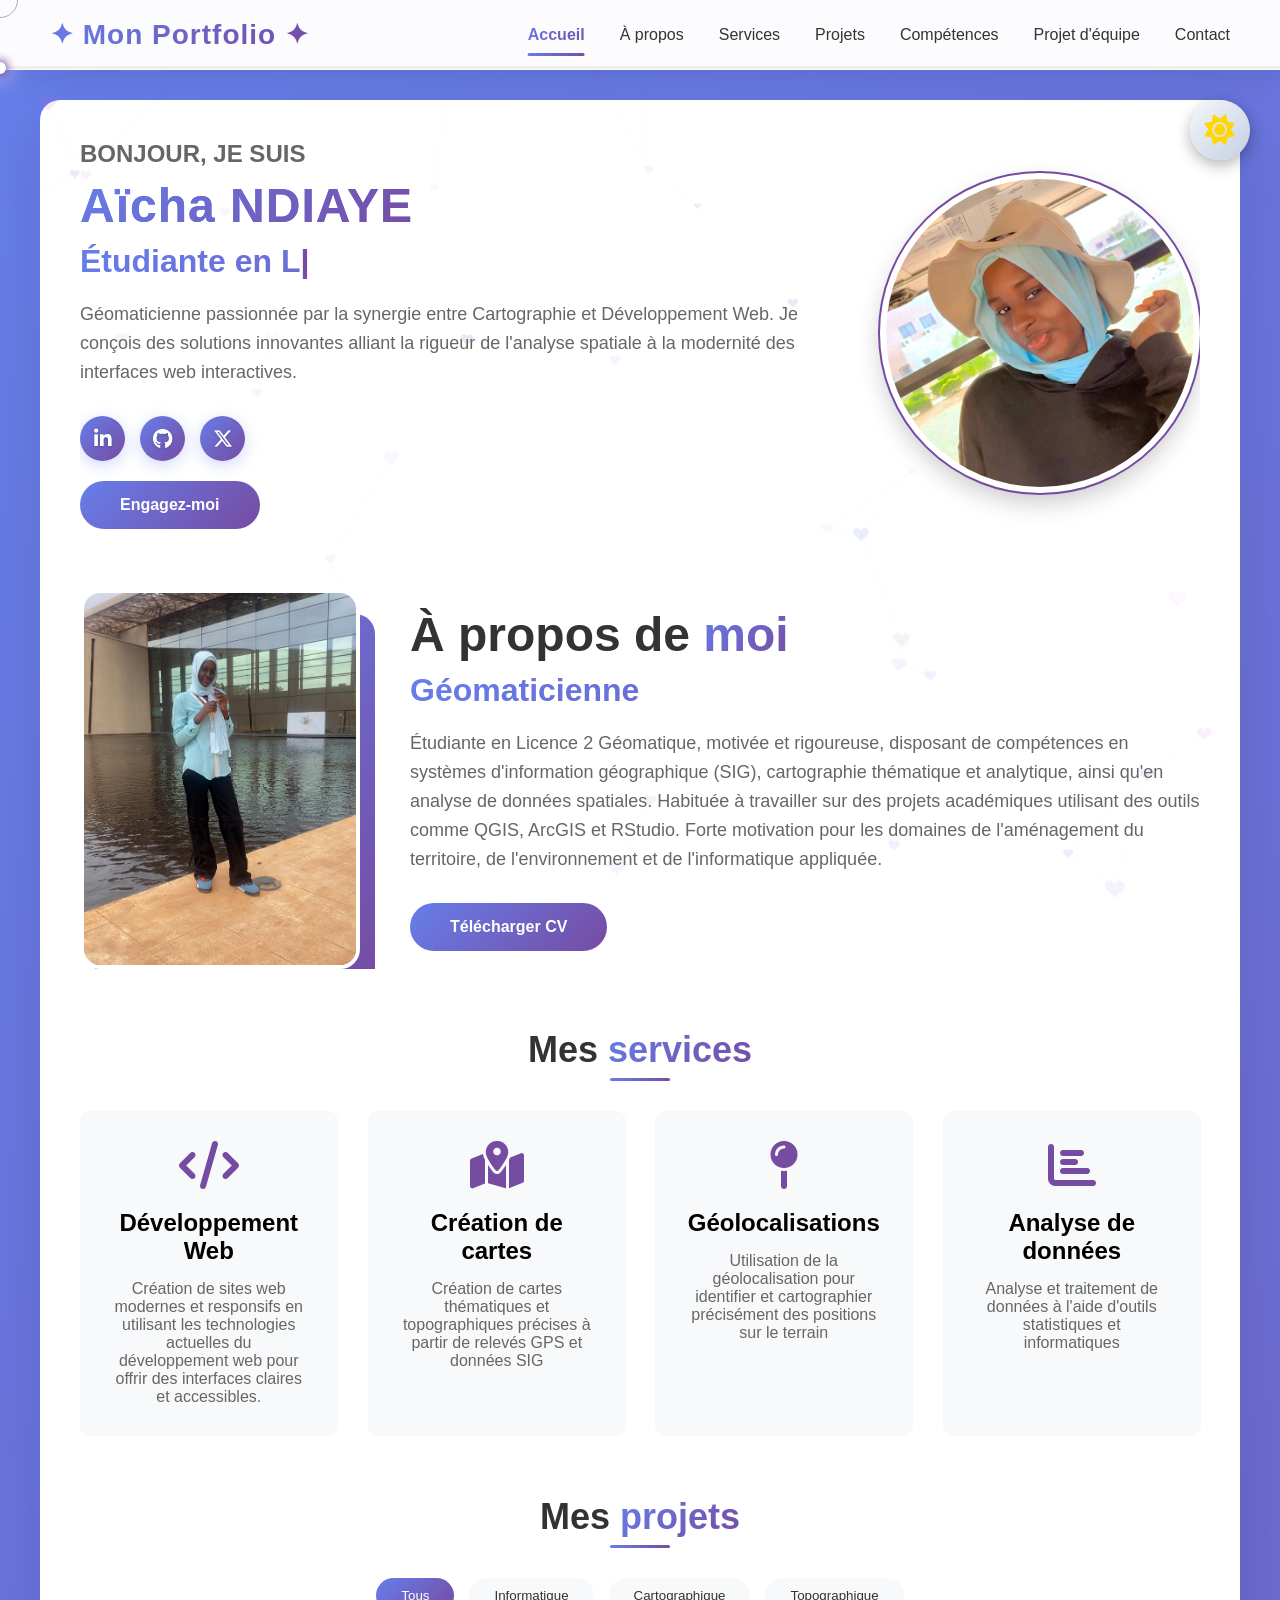
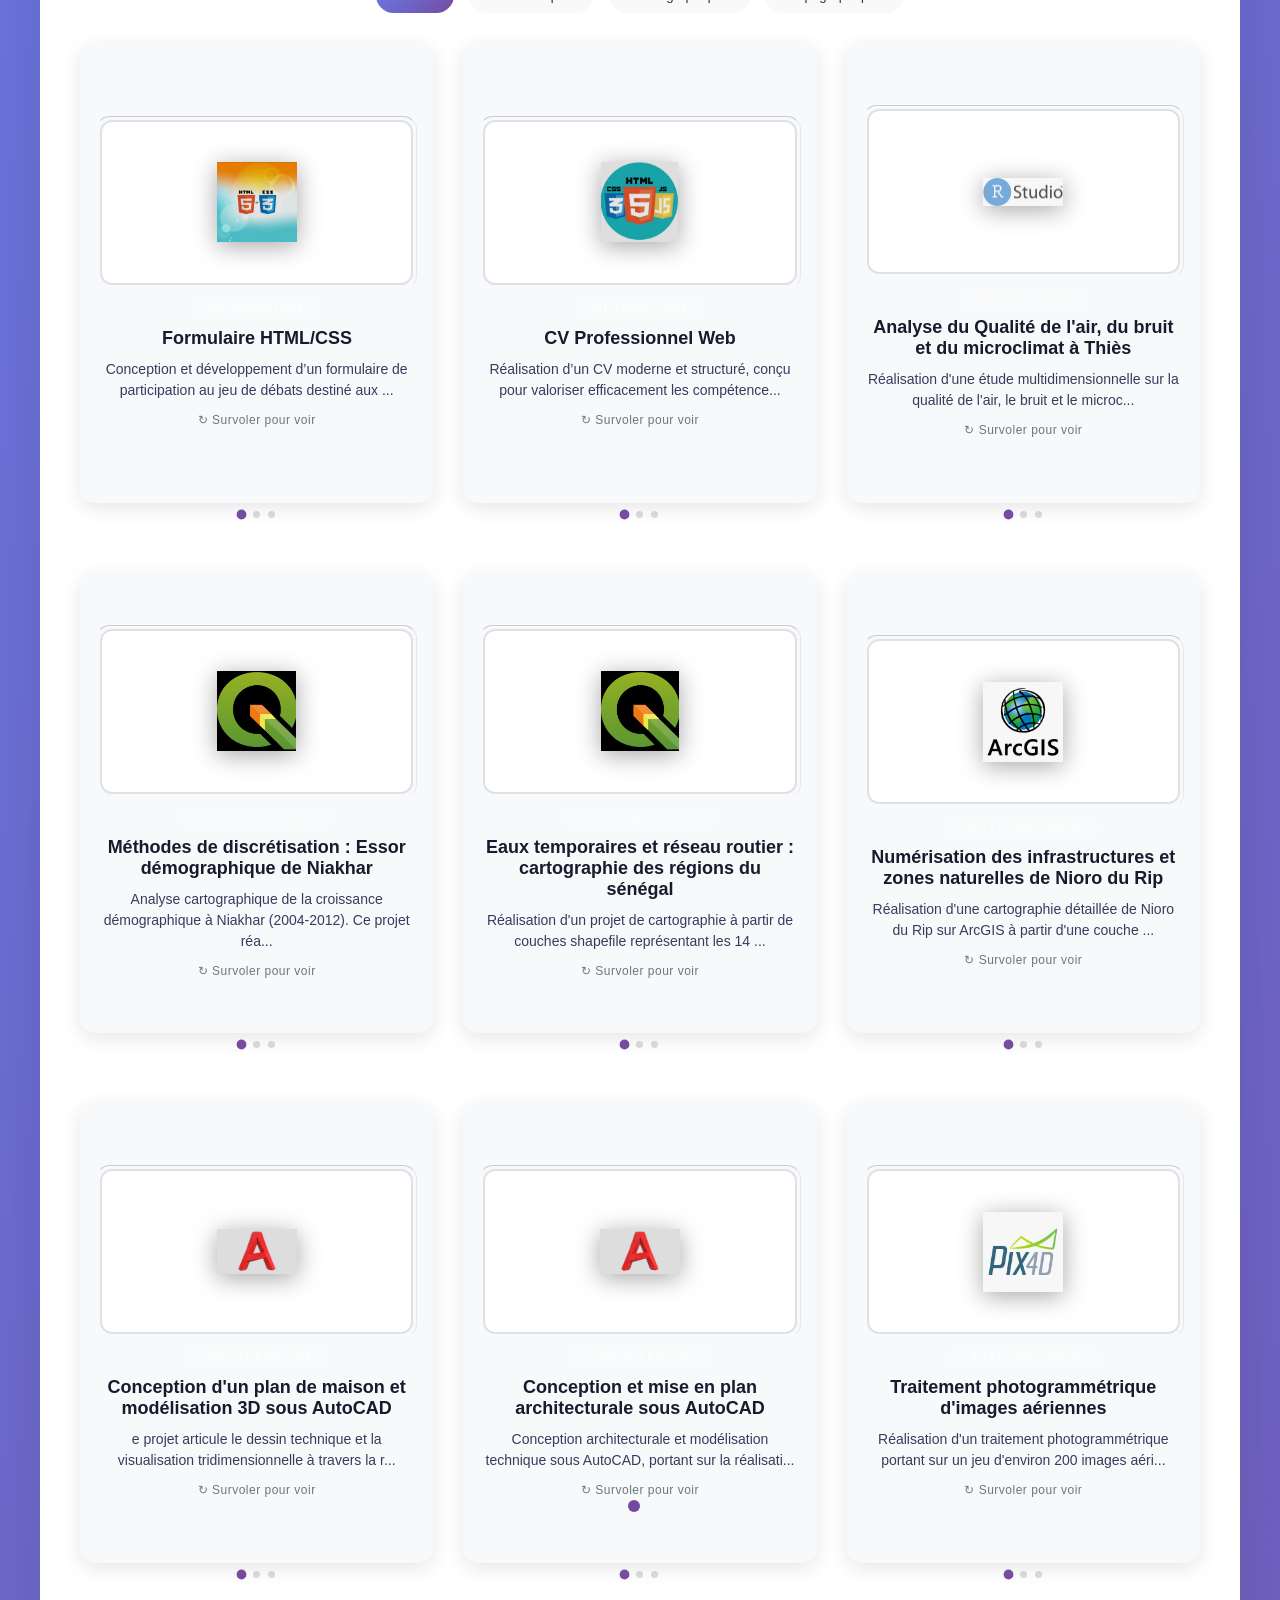
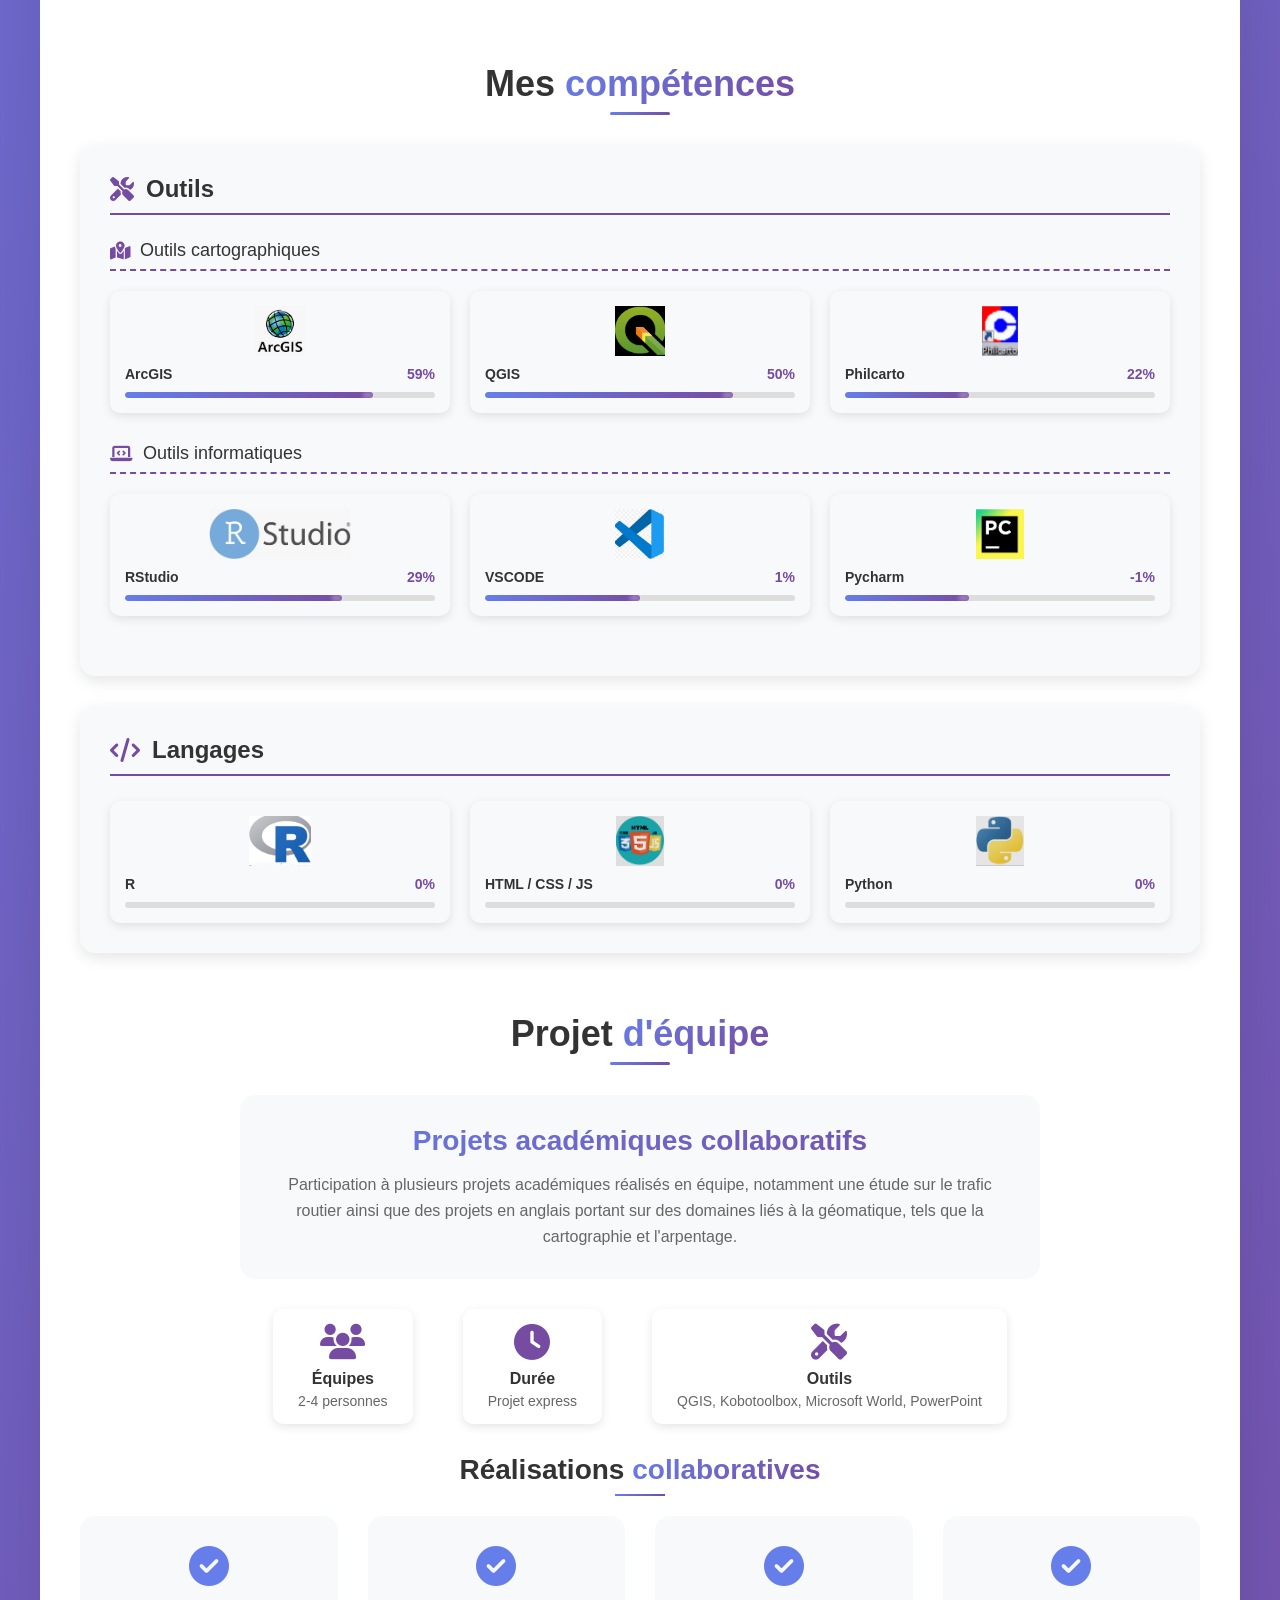
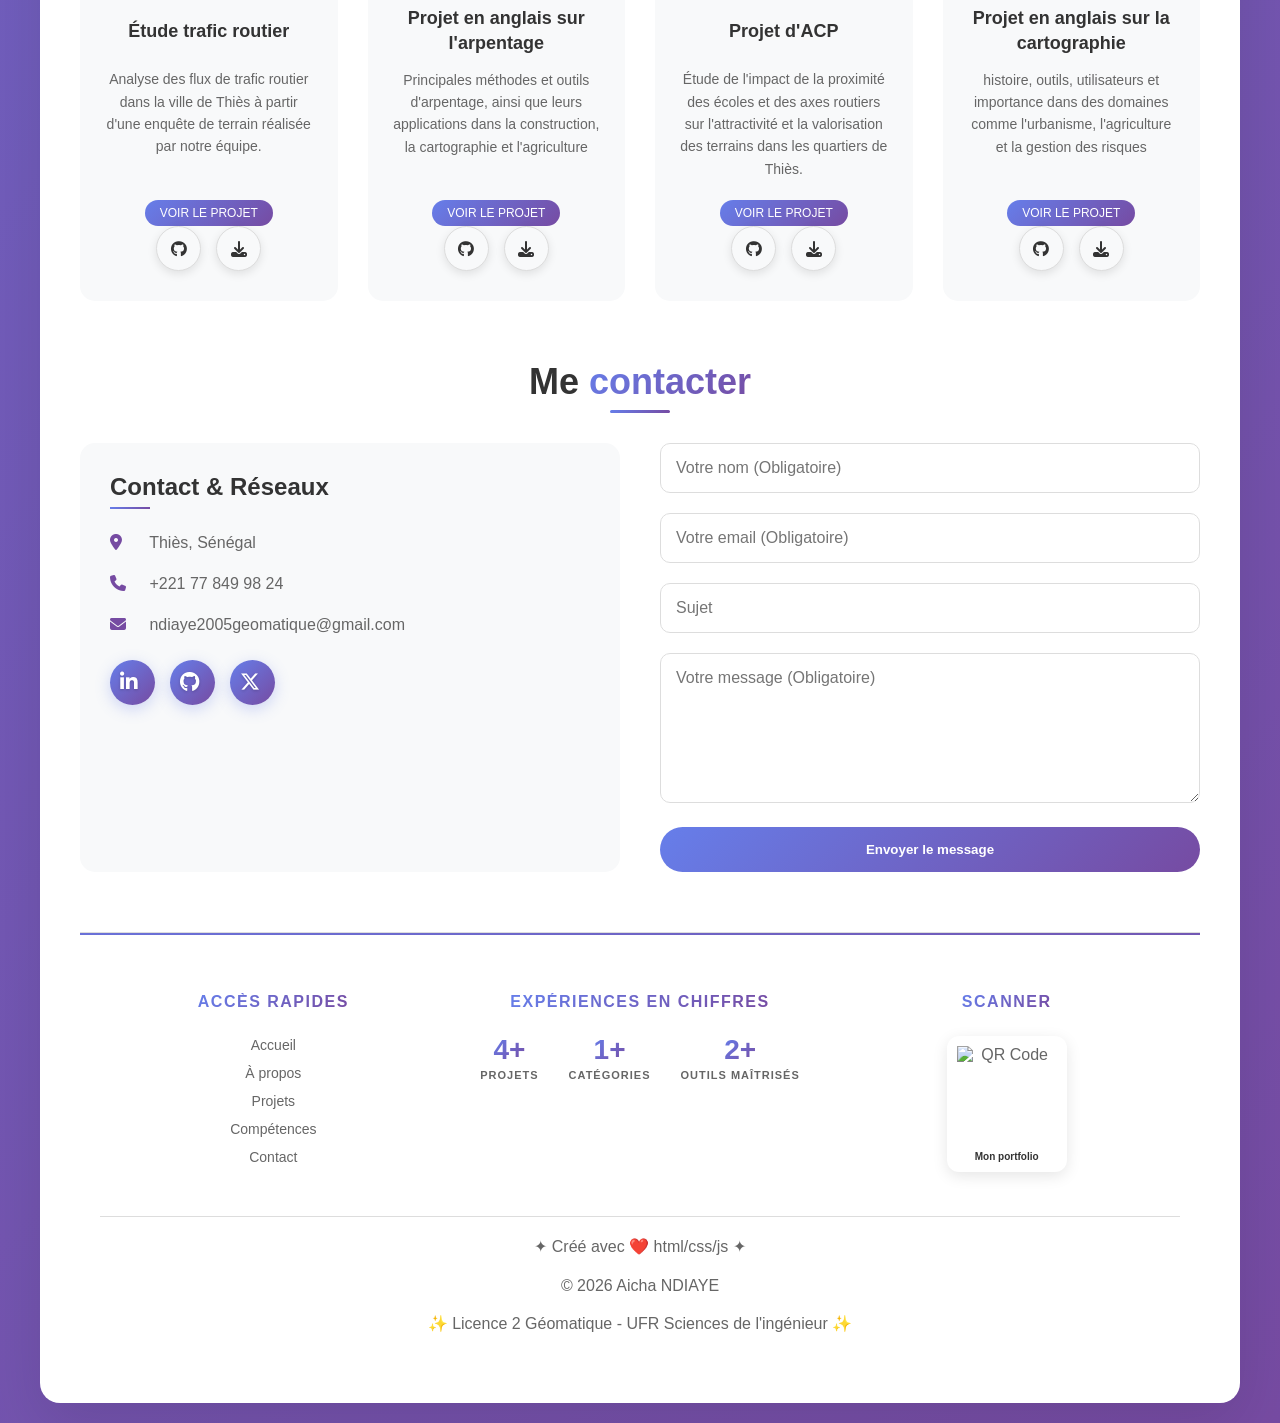
==== commit 55ec9f81: "Update print statement from 'Hello' to 'Goodbye'" ====
--- a/index.html
+++ b/index.html
@@ -80,7 +80,7 @@
                 <h2>À propos de <span>moi</span></h2>
                 <div class="profession">Géomaticienne</div>
                 <p>Étudiante en Licence 2 Géomatique, motivée et rigoureuse, disposant de compétences en systèmes d'information géographique (SIG), cartographie thématique et analytique, ainsi qu'en analyse de données spatiales. Habituée à travailler sur des projets académiques utilisant des outils comme QGIS, ArcGIS et RStudio. Forte motivation pour les domaines de l'aménagement du territoire, de l'environnement et de l'informatique appliquée.</p>
-                <a href="../HTML/Mon_cv.html" class="btn">Télécharger CV</a>
+                <a href="Mon_cv.html" class="btn">Télécharger CV</a>
             </div>
             <div class="hero-image">
                 <img src="AICHANDIAYE.jpeg" alt="À propos">
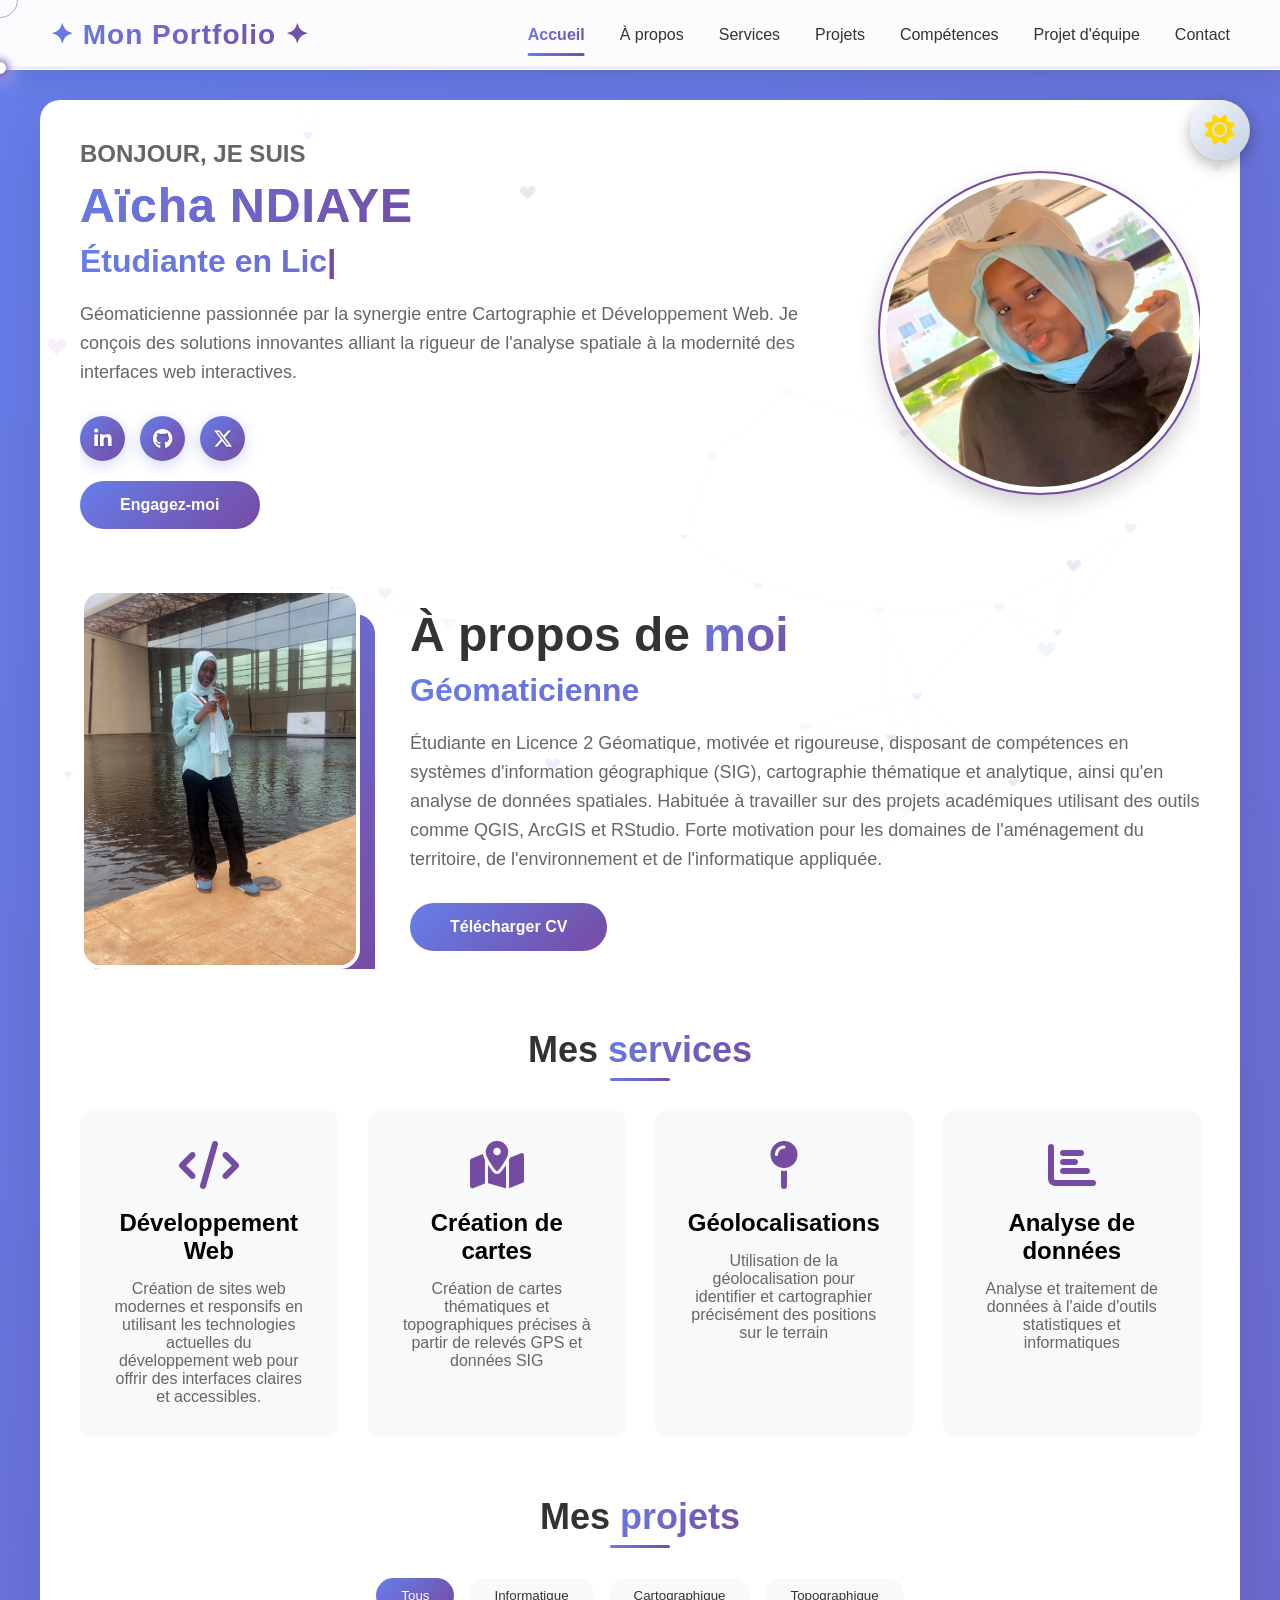
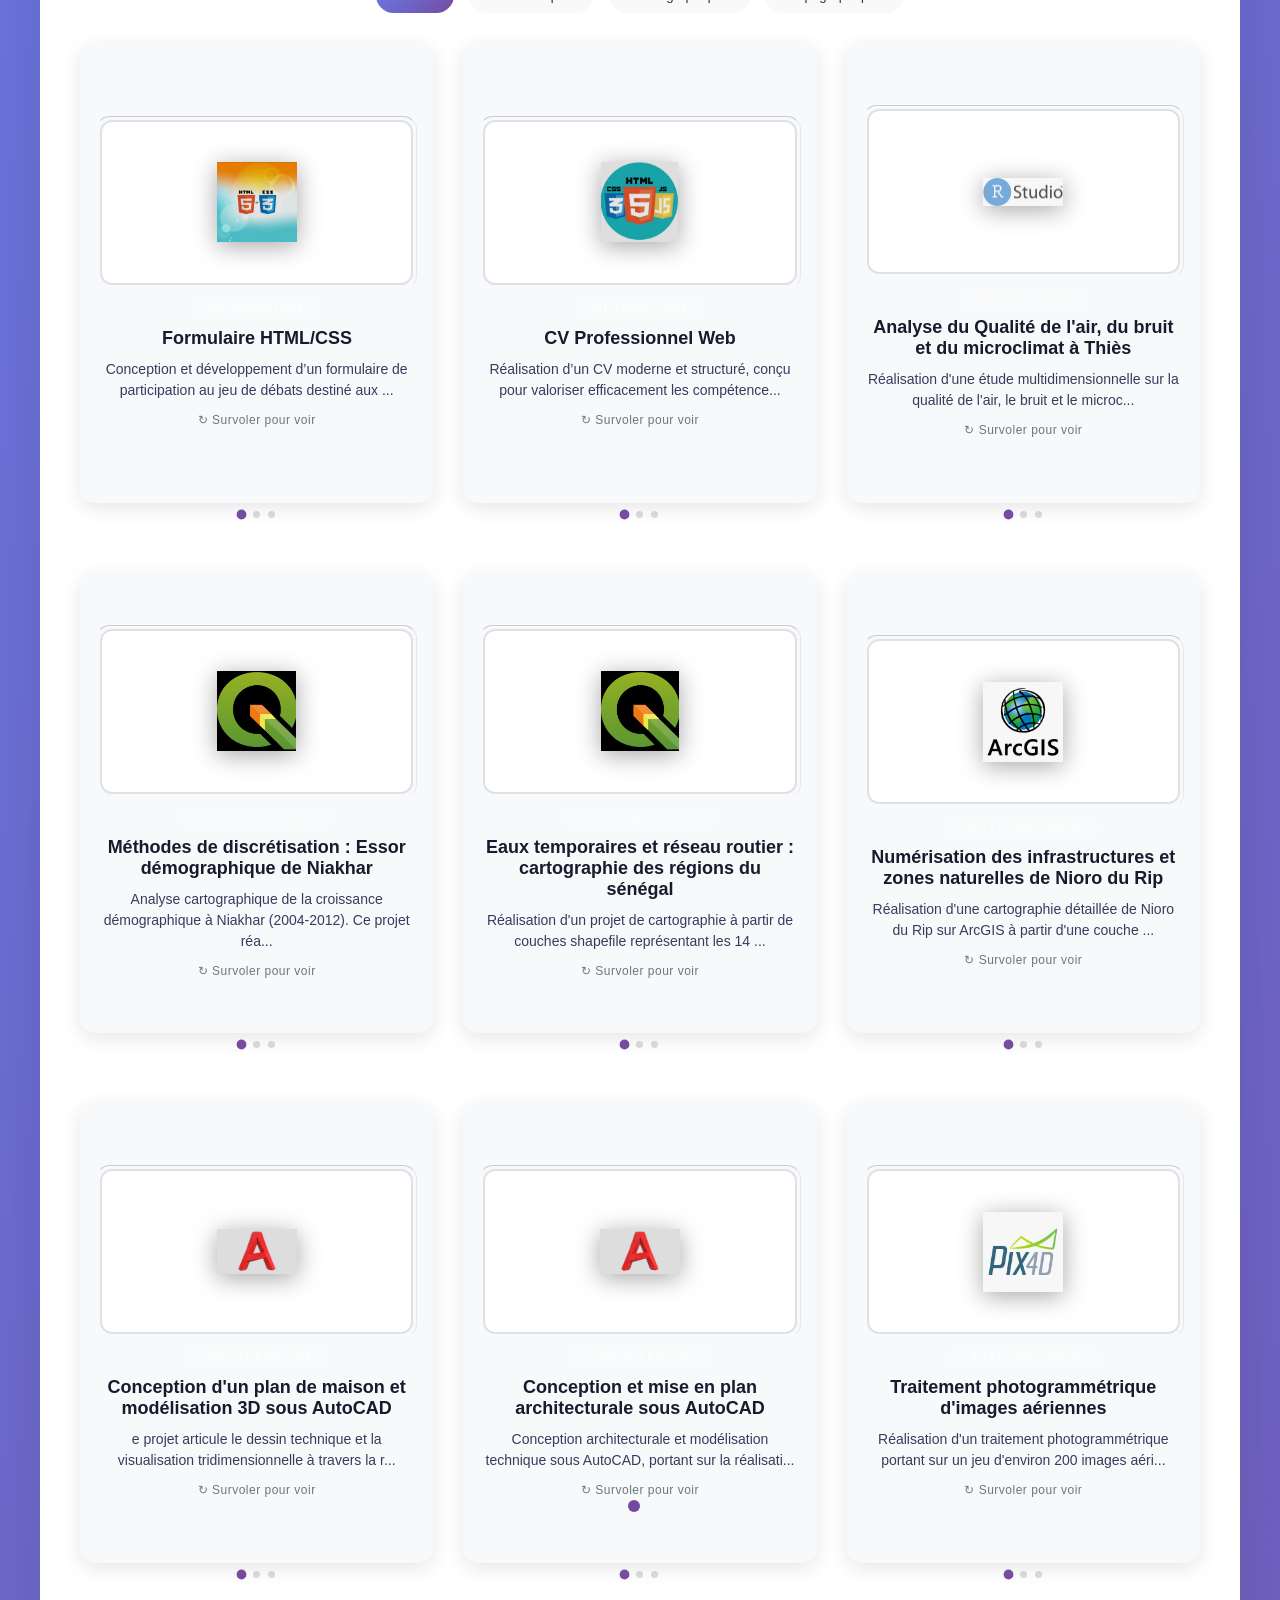
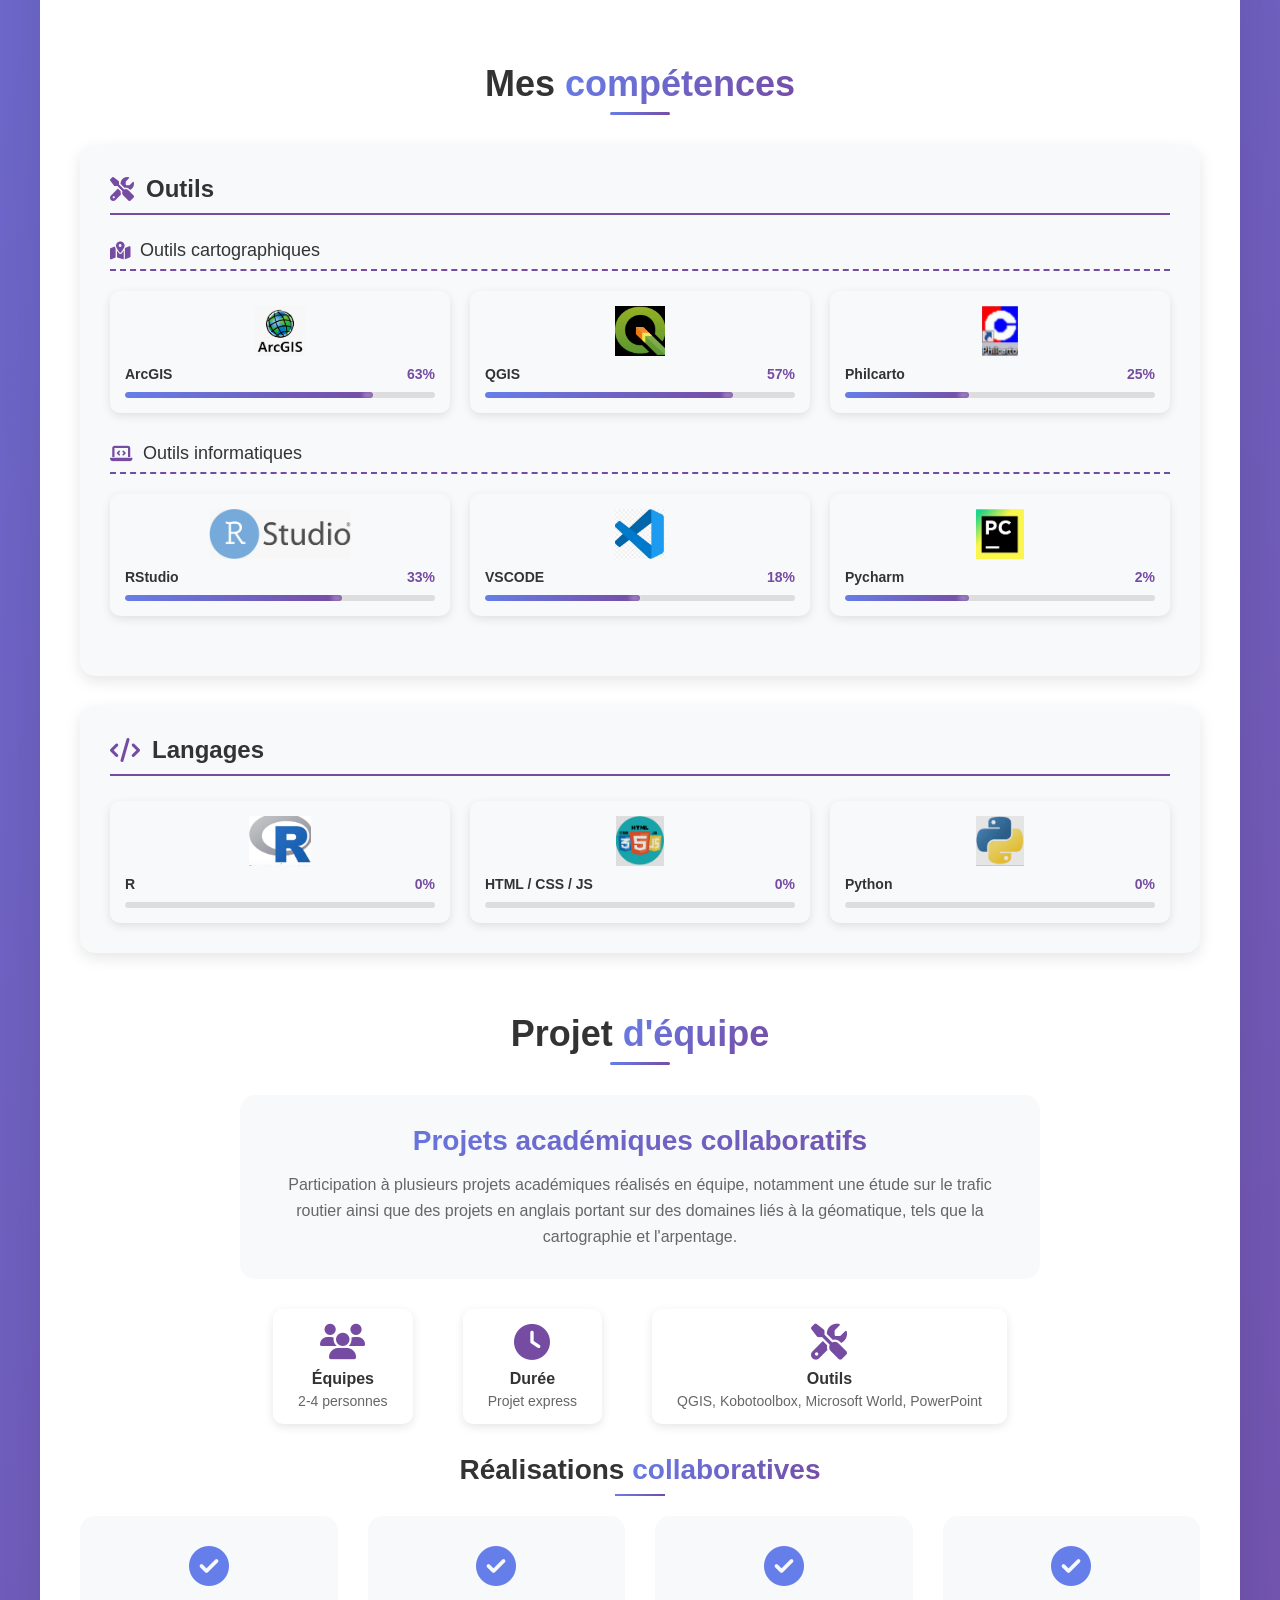
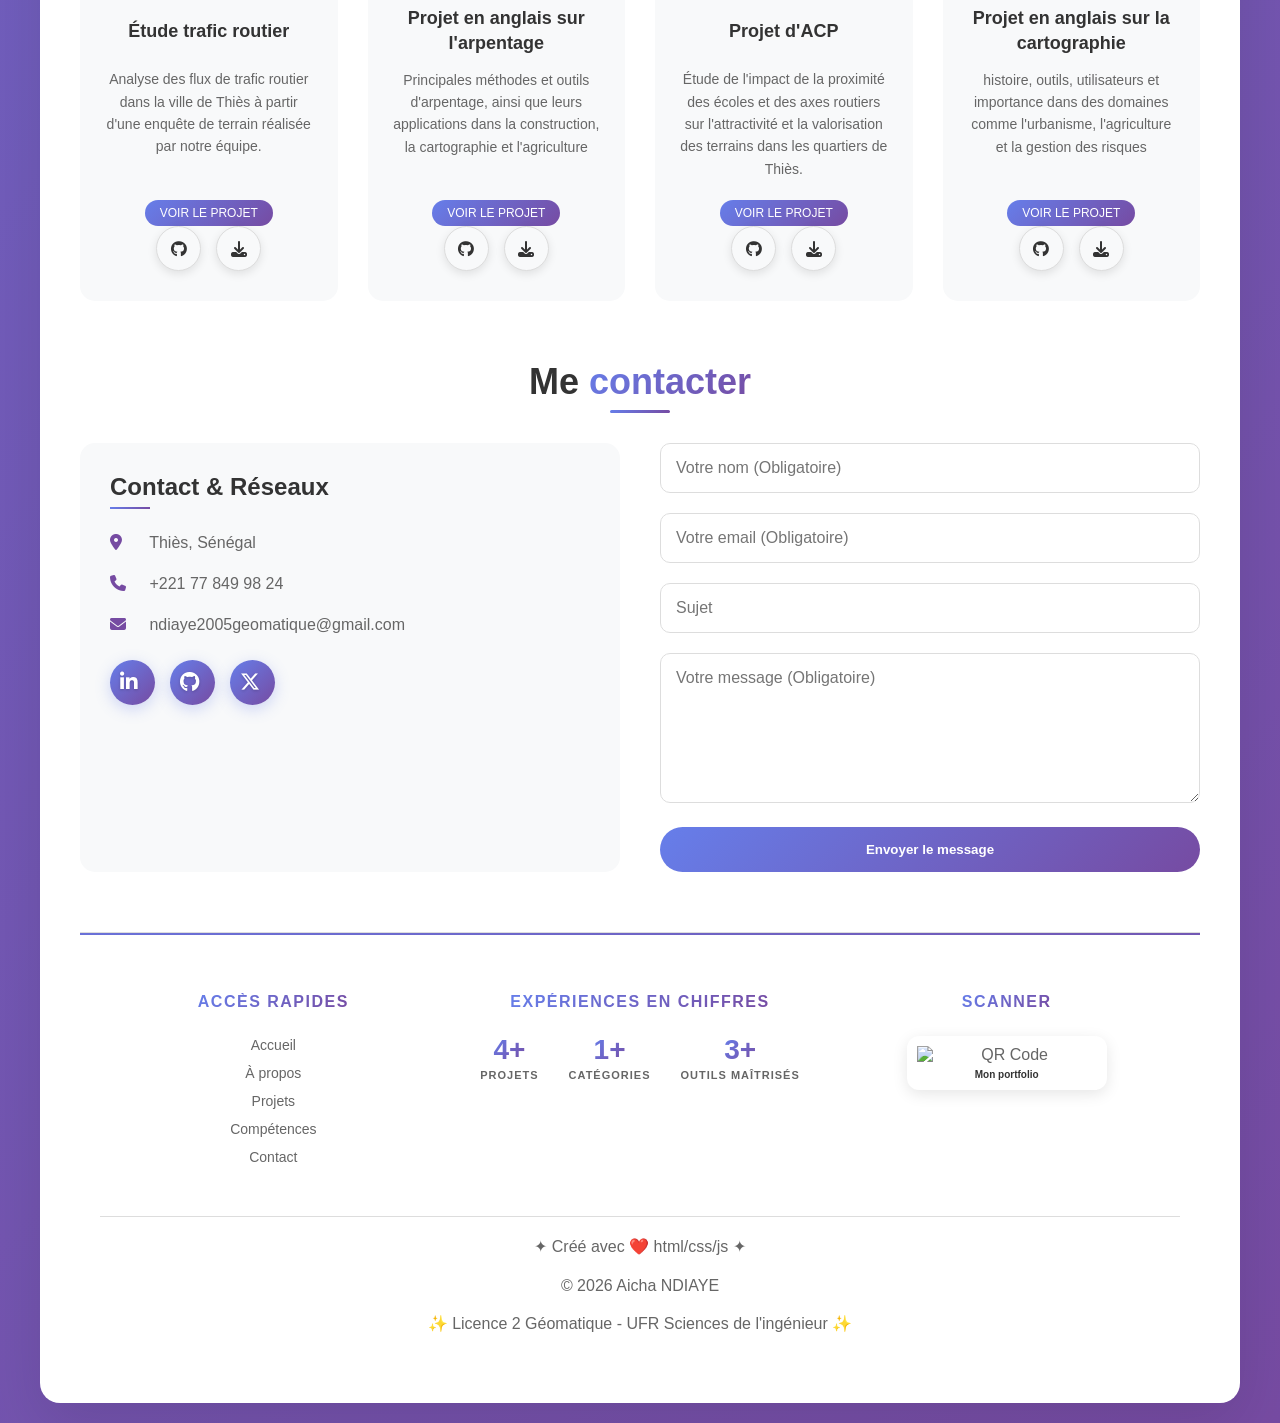
==== commit 946d0392: "Update index.html" ====
--- a/index.html
+++ b/index.html
@@ -454,7 +454,10 @@
         <div class="footer-section">
             <h4 class="footer-title">Scanner</h4>
             <div class="qr-box">
-                <img src="../image/votre-qrcode.png" alt="QR Code" class="qr-img">
+                <img src="../image/Portfolio_Aicha_NDIAYE-1024.jpeg" 
+     alt="QR Code" 
+     class="qr-img" 
+     style="width: 180px; height: auto;">
                 <p class="qr-label">Mon portfolio</p>
             </div>
         </div>
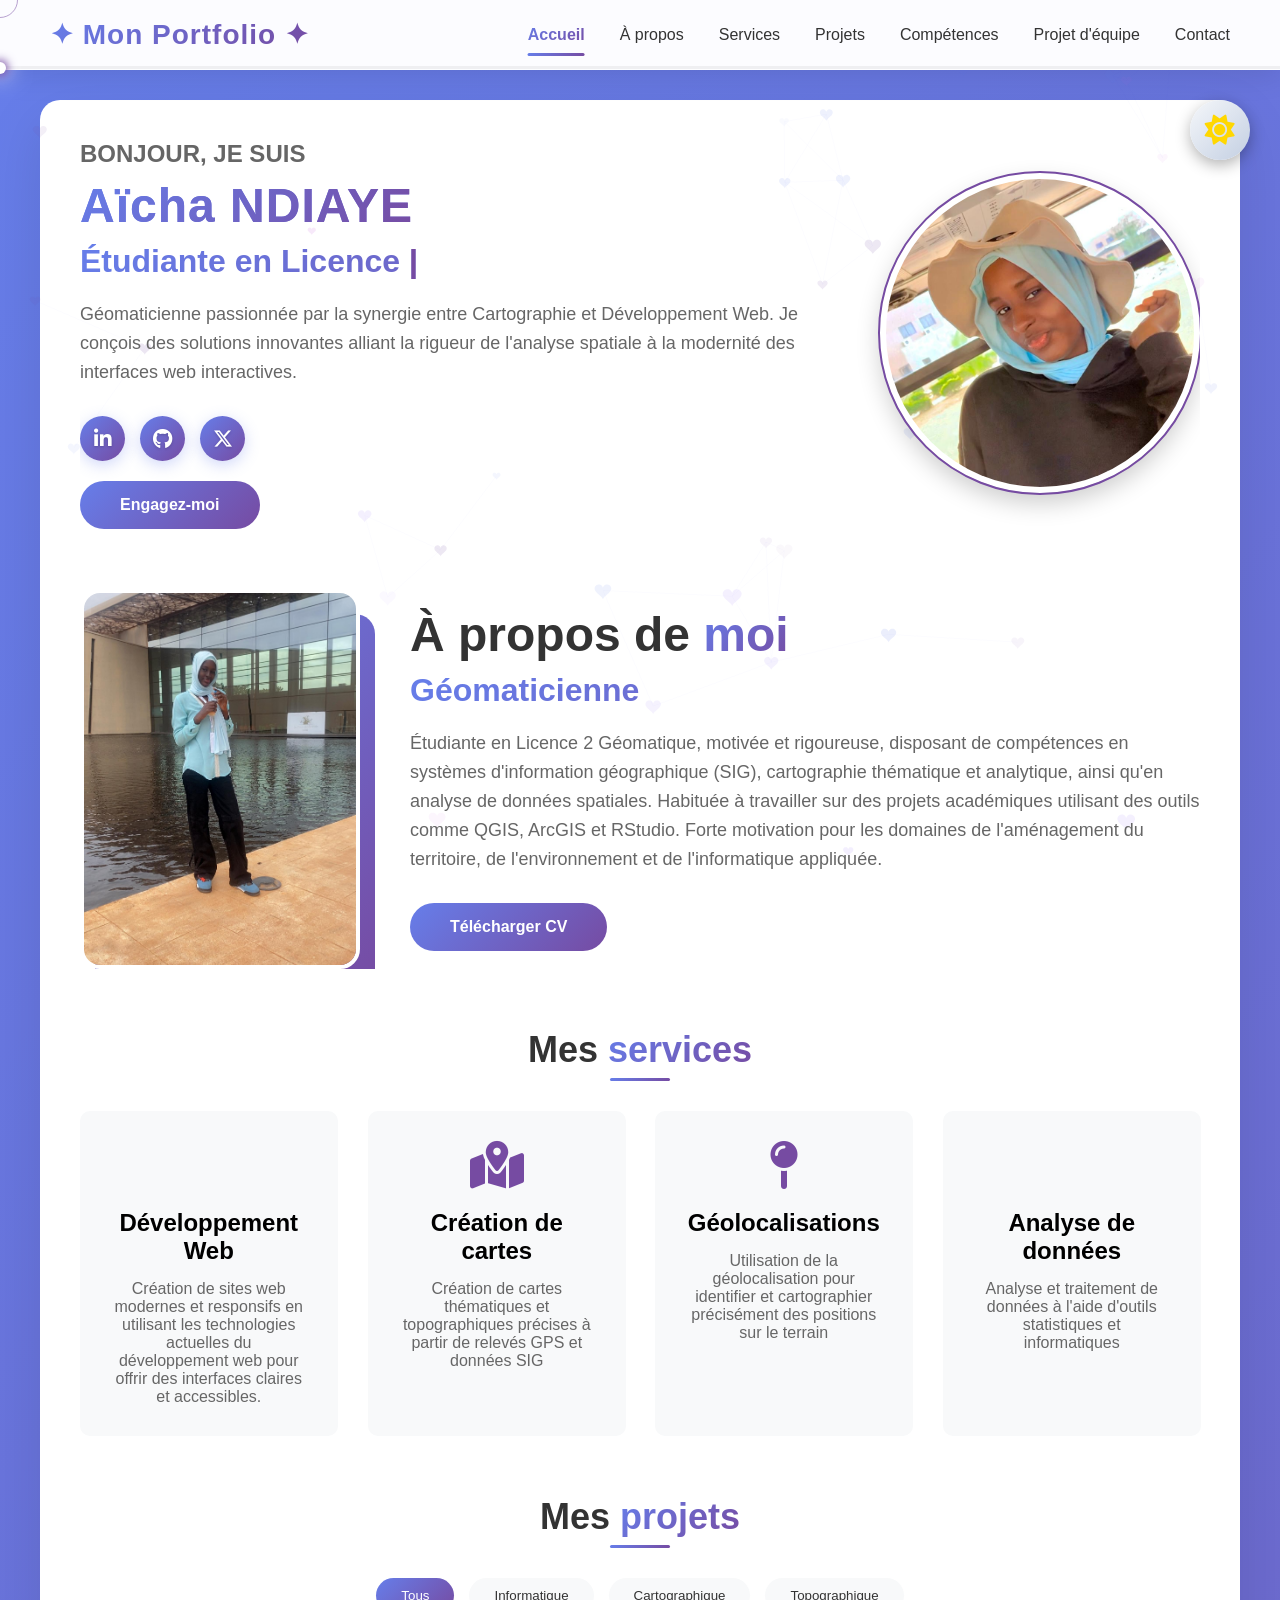
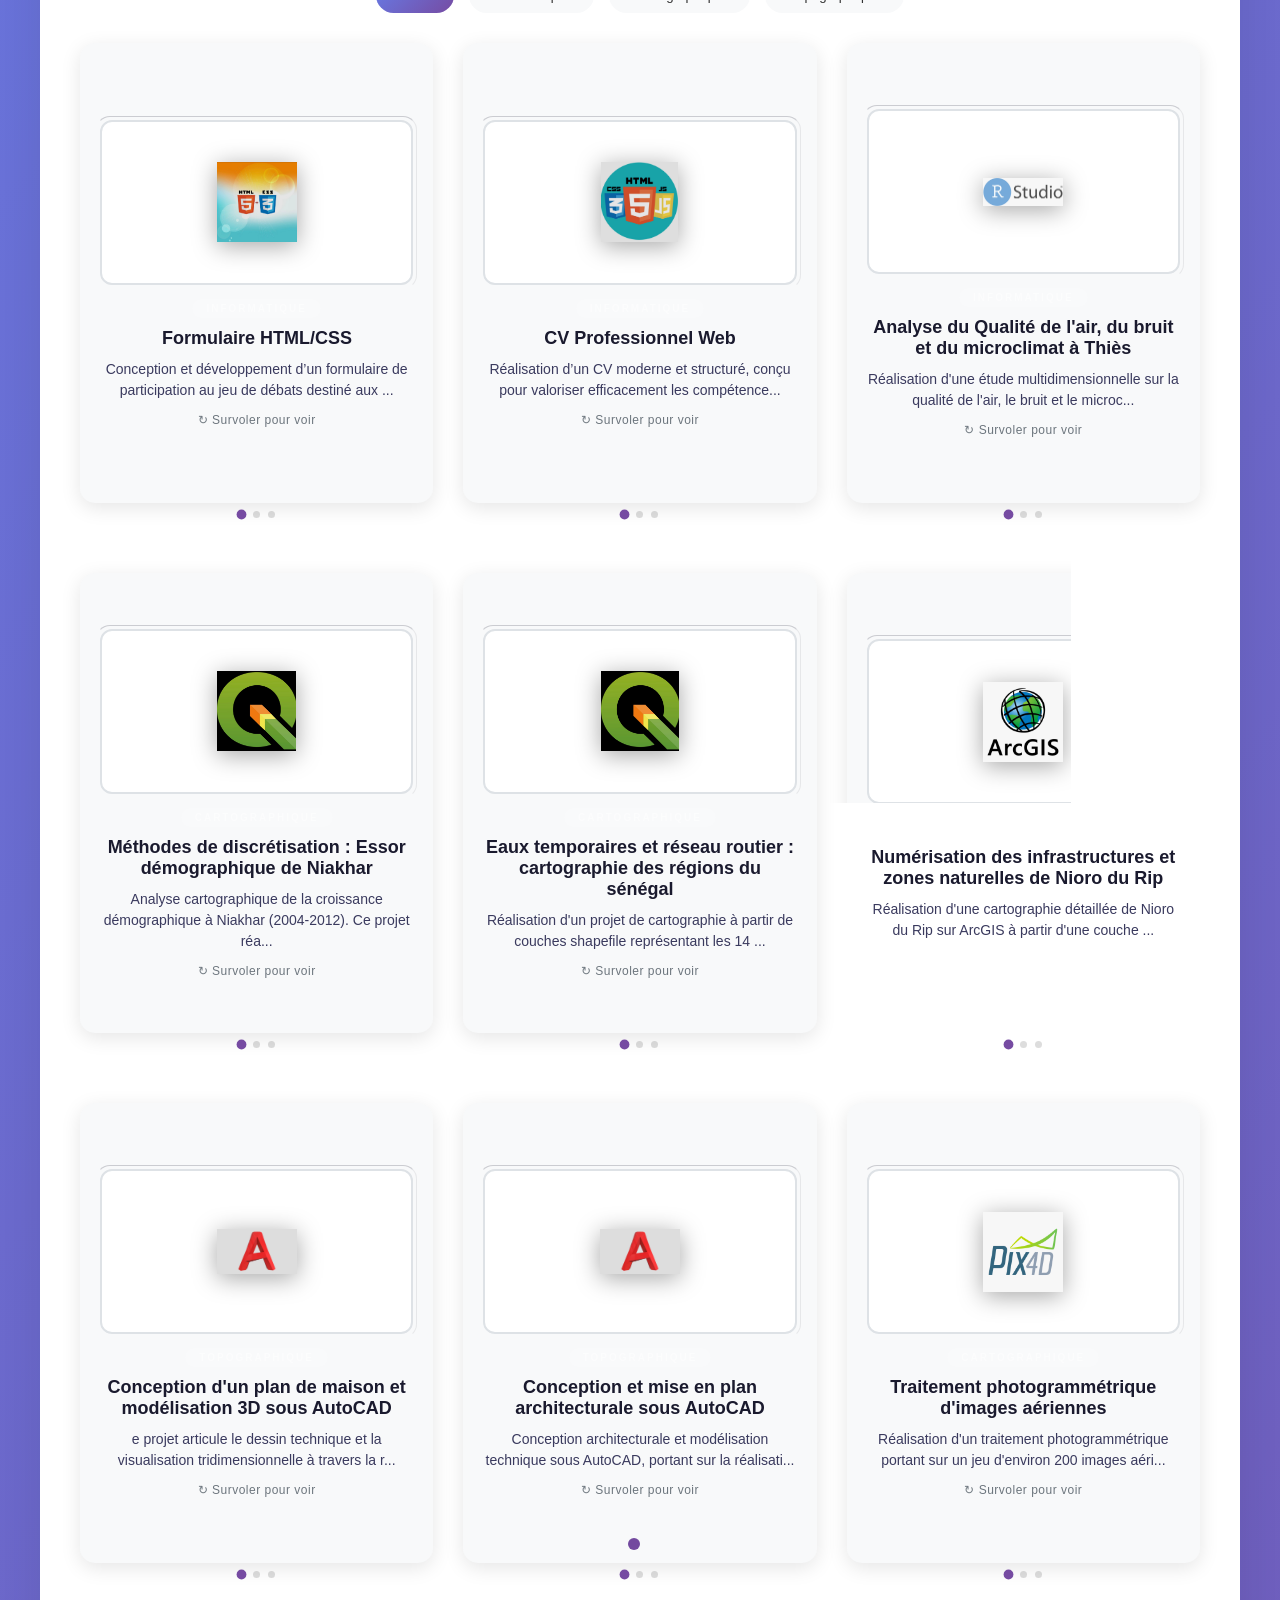
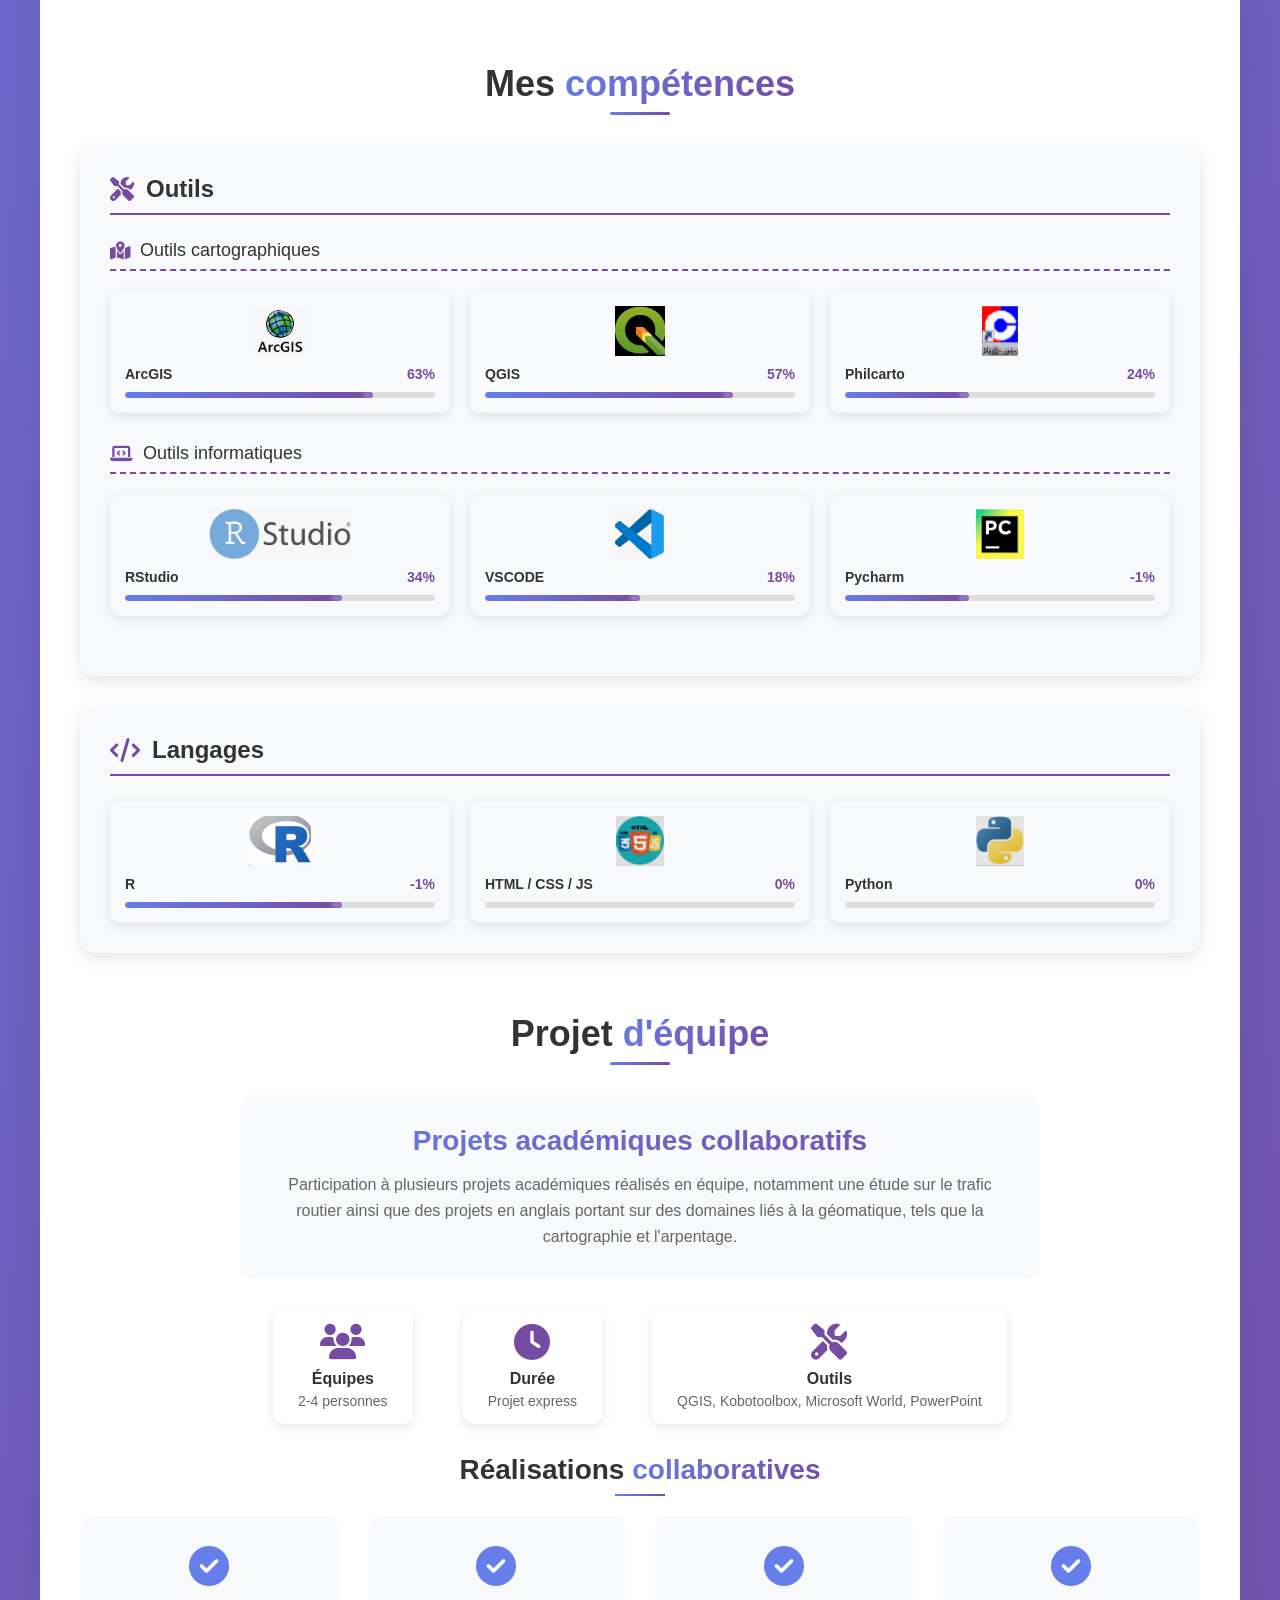
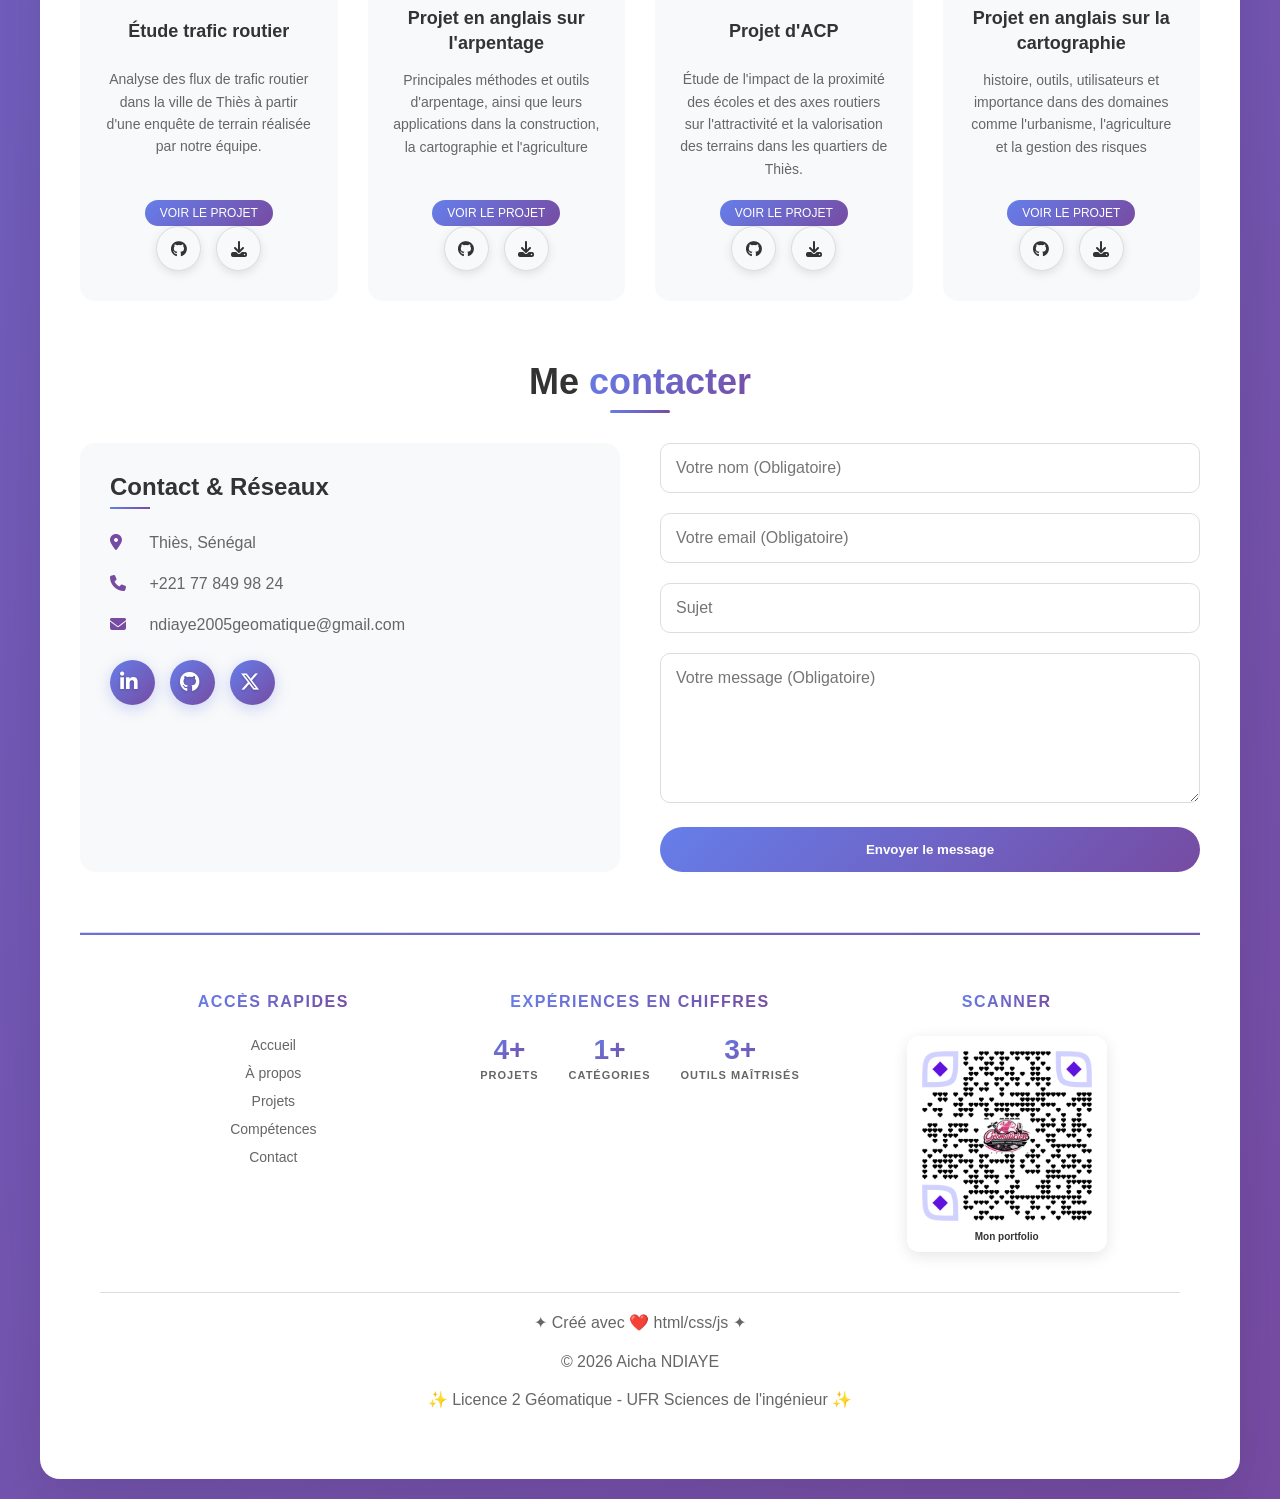
==== commit 9562103c: "Update print statement from 'Hello' to 'Goodbye'" ====
--- a/index.html
+++ b/index.html
@@ -454,7 +454,7 @@
         <div class="footer-section">
             <h4 class="footer-title">Scanner</h4>
             <div class="qr-box">
-                <img src="../image/Portfolio_Aicha_NDIAYE-1024.jpeg" 
+                <img src="Portfolio_Aicha_NDIAYE-1024.jpeg" 
      alt="QR Code" 
      class="qr-img" 
      style="width: 180px; height: auto;">
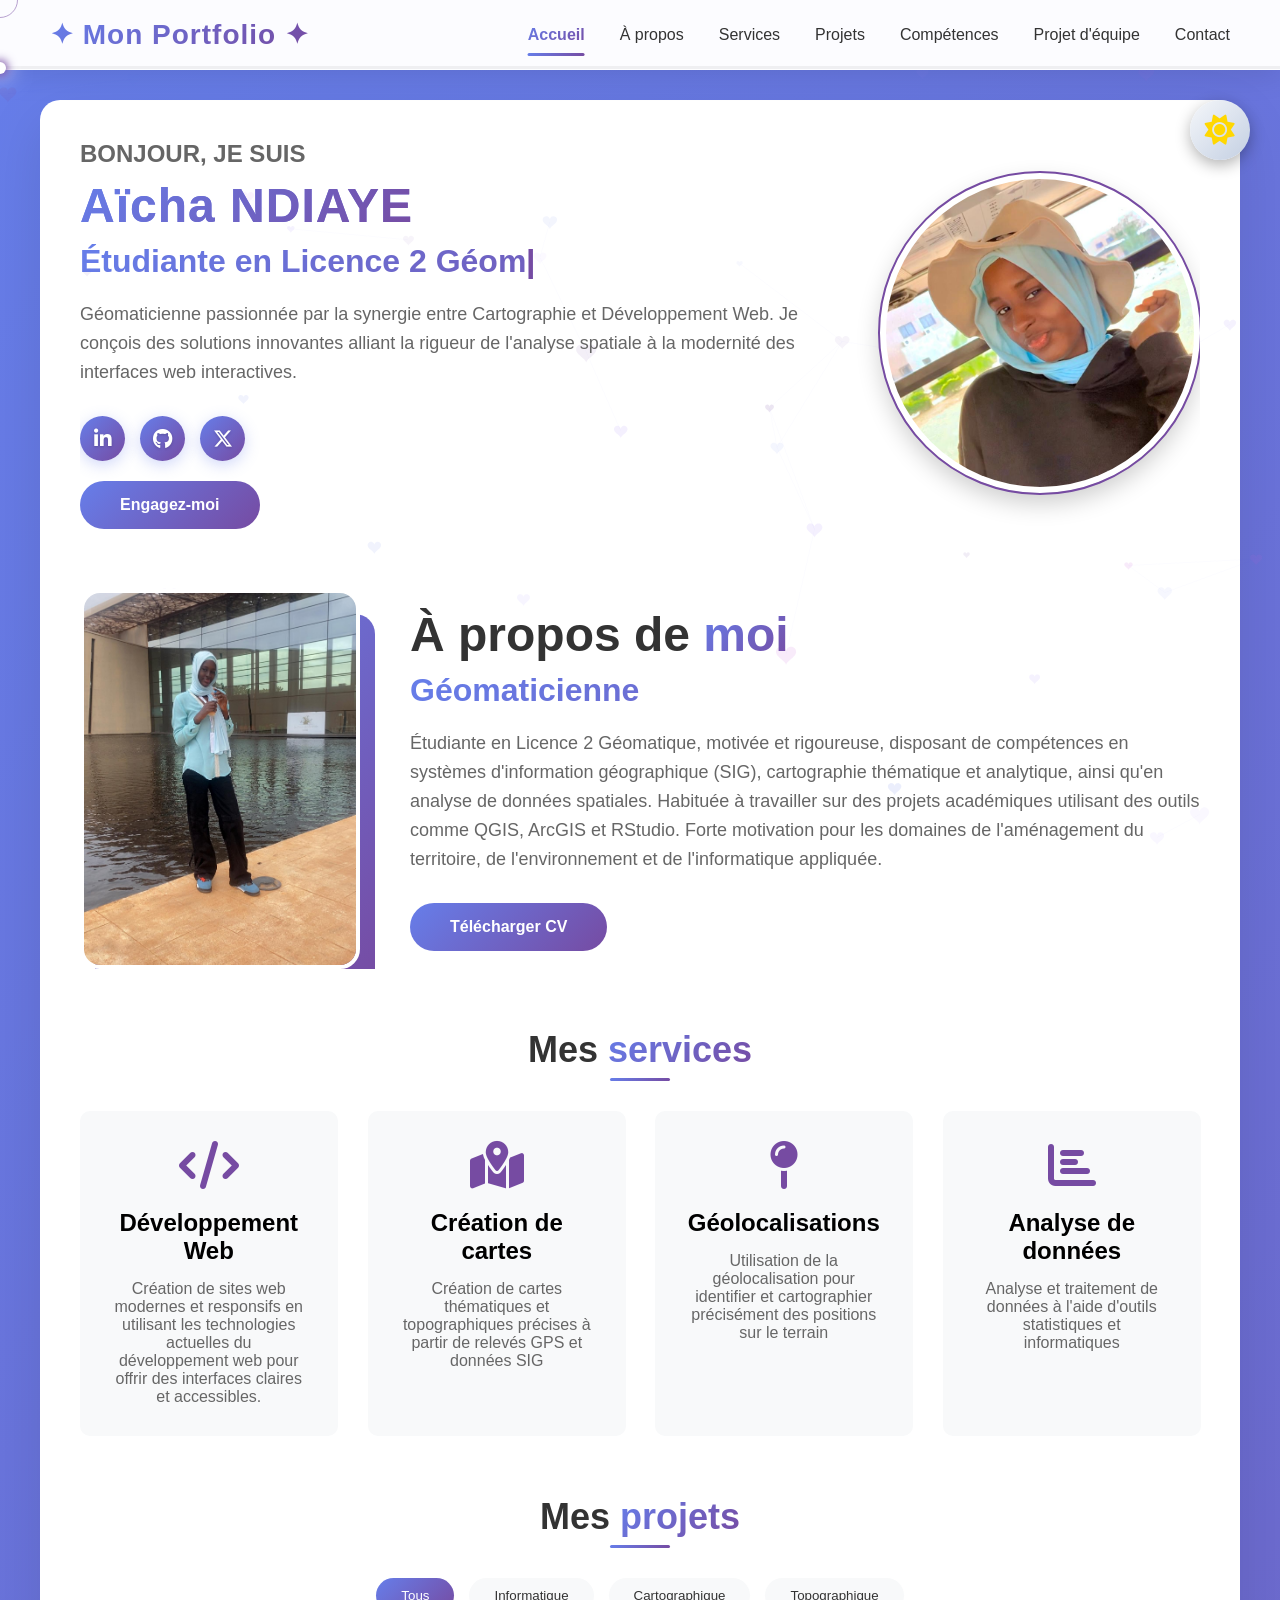
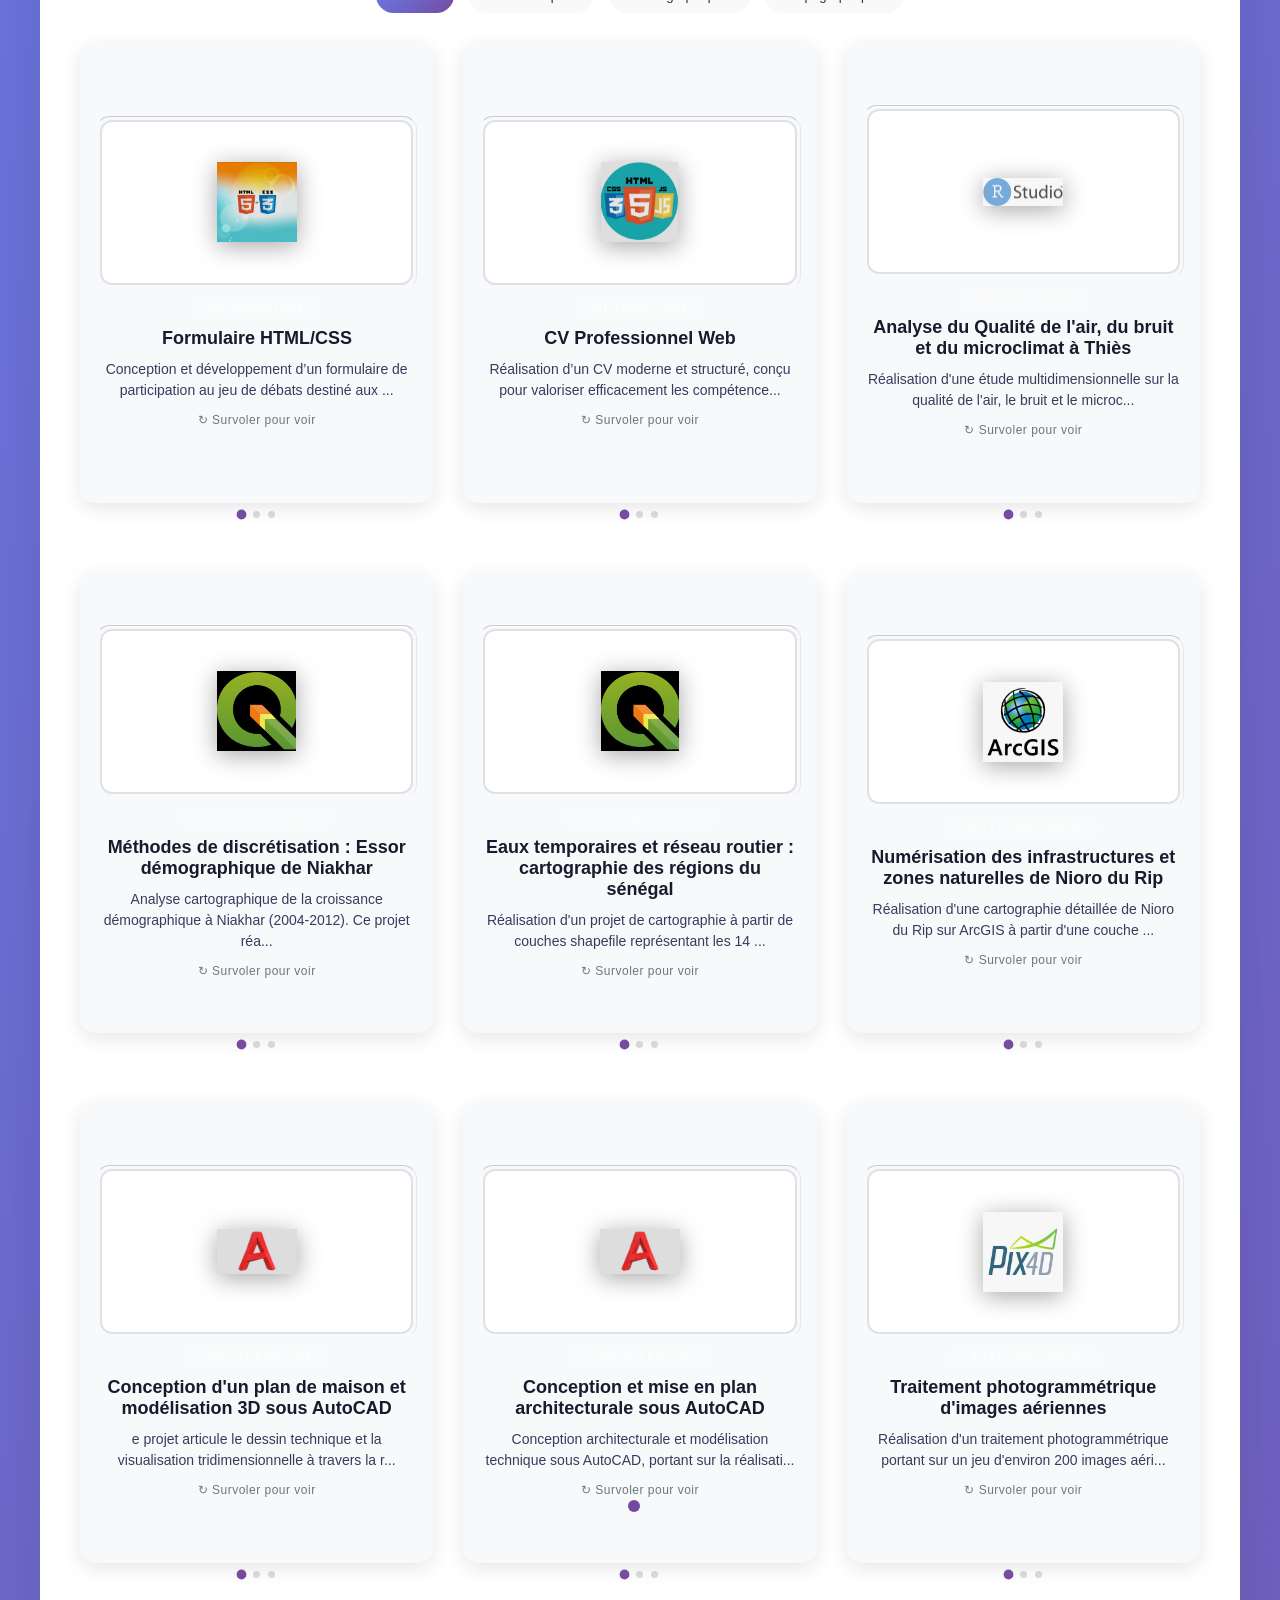
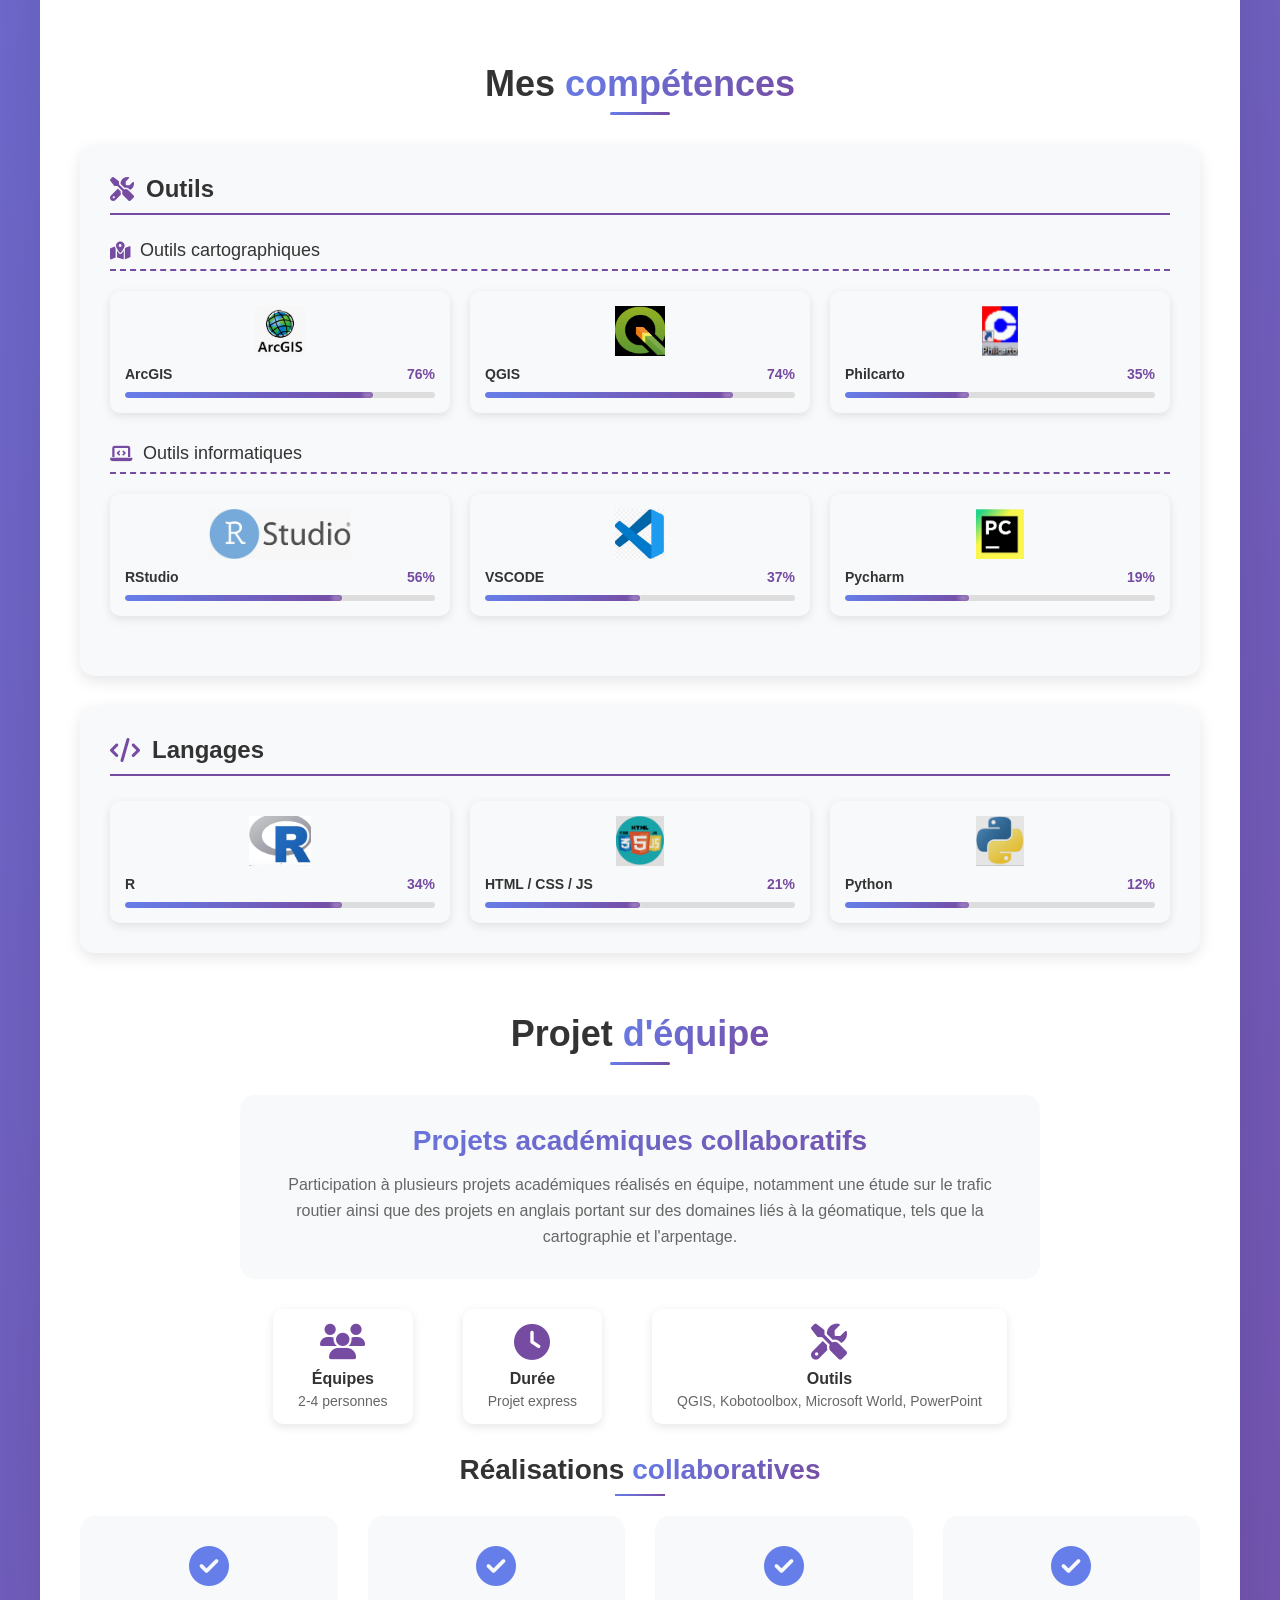
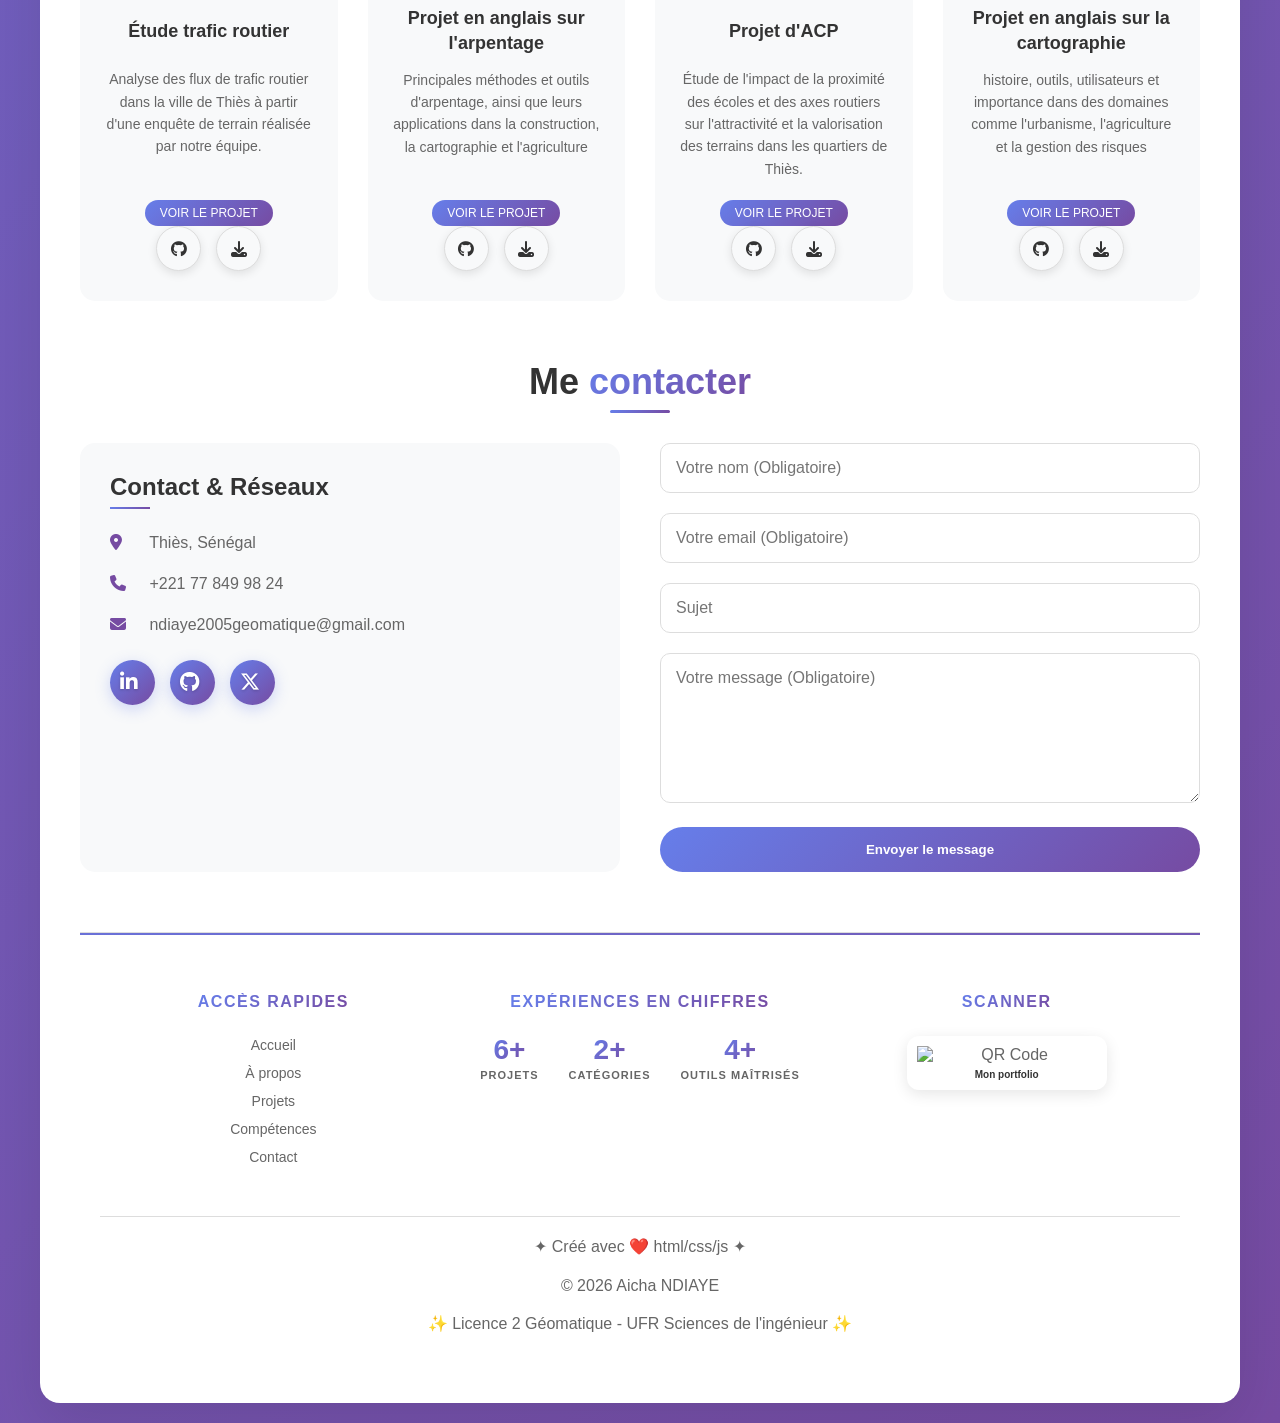
==== commit 9093de56: "Update print statement from 'Hello' to 'Goodbye'" ====
--- a/index.html
+++ b/index.html
@@ -454,7 +454,7 @@
         <div class="footer-section">
             <h4 class="footer-title">Scanner</h4>
             <div class="qr-box">
-                <img src="Portfolio_Aicha_NDIAYE-1024.jpeg" 
+                <img src="Portfolio_Aicha.jpeg" 
      alt="QR Code" 
      class="qr-img" 
      style="width: 180px; height: auto;">
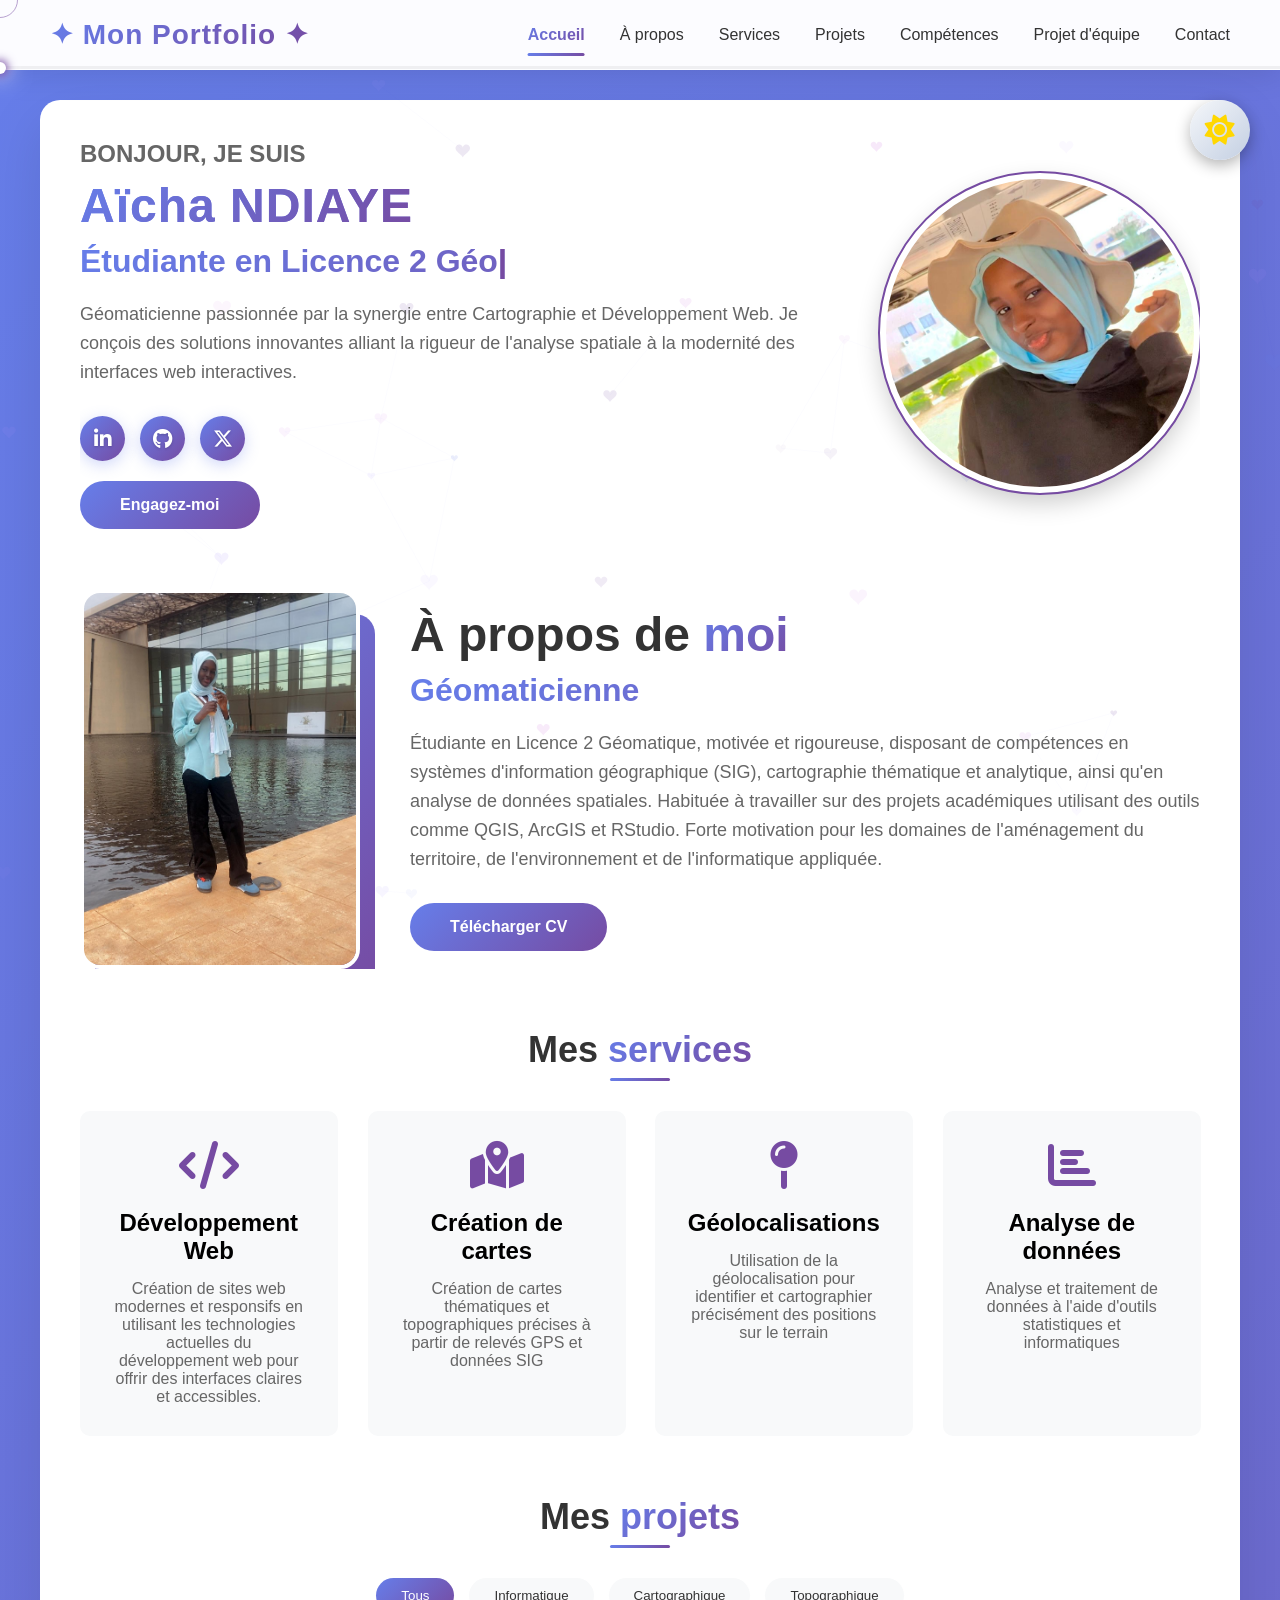
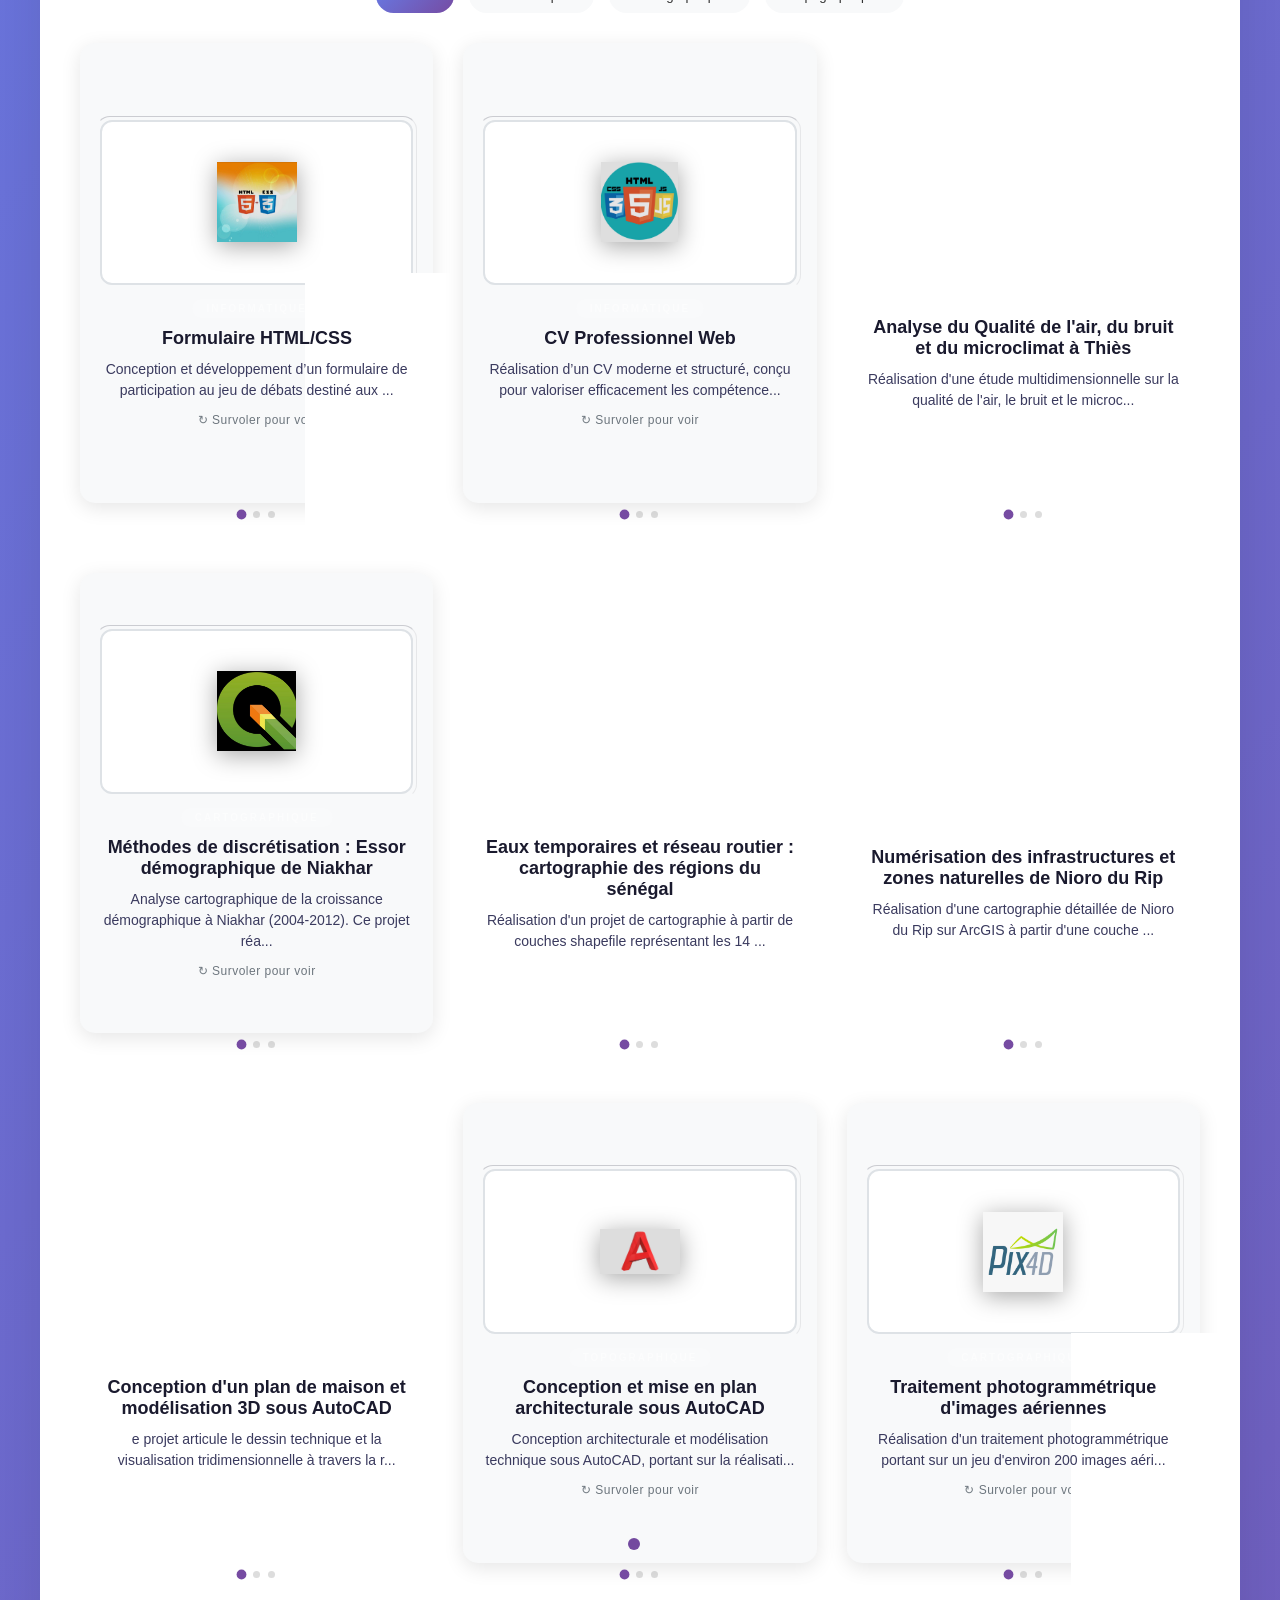
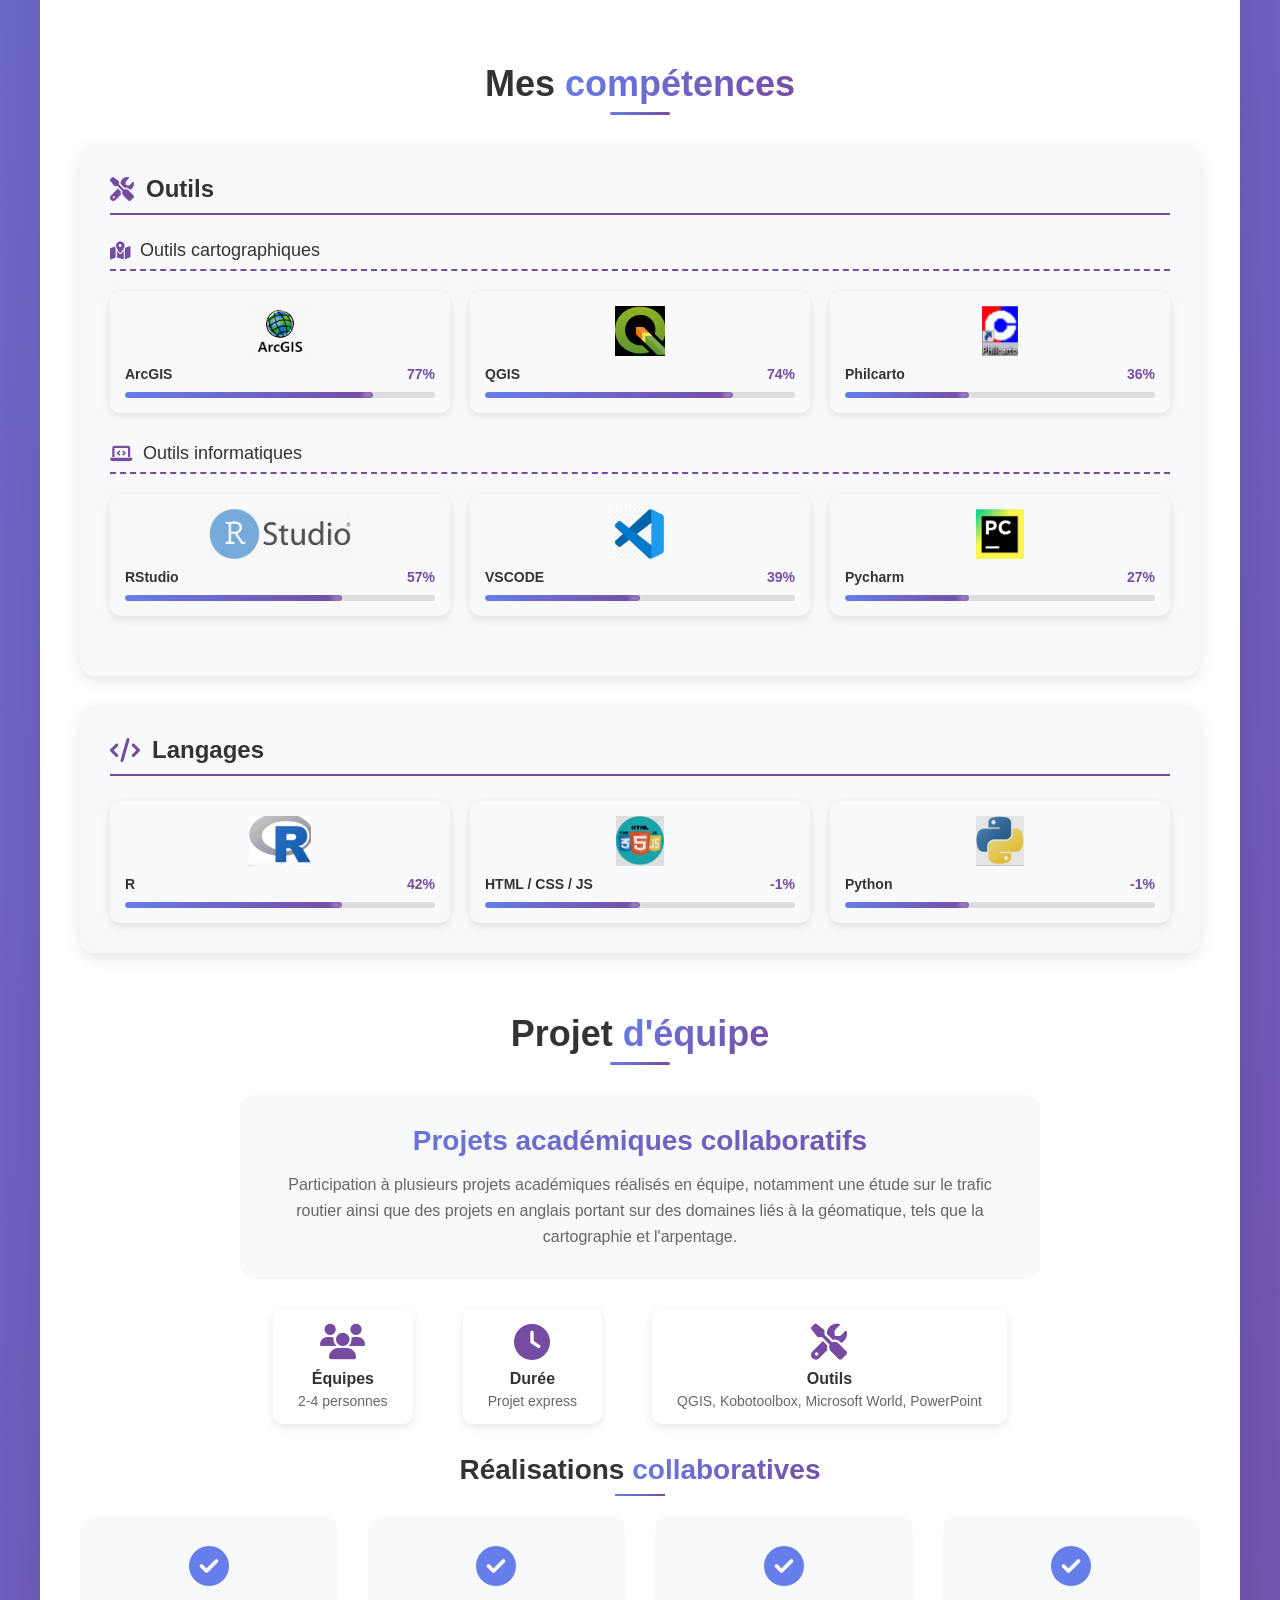
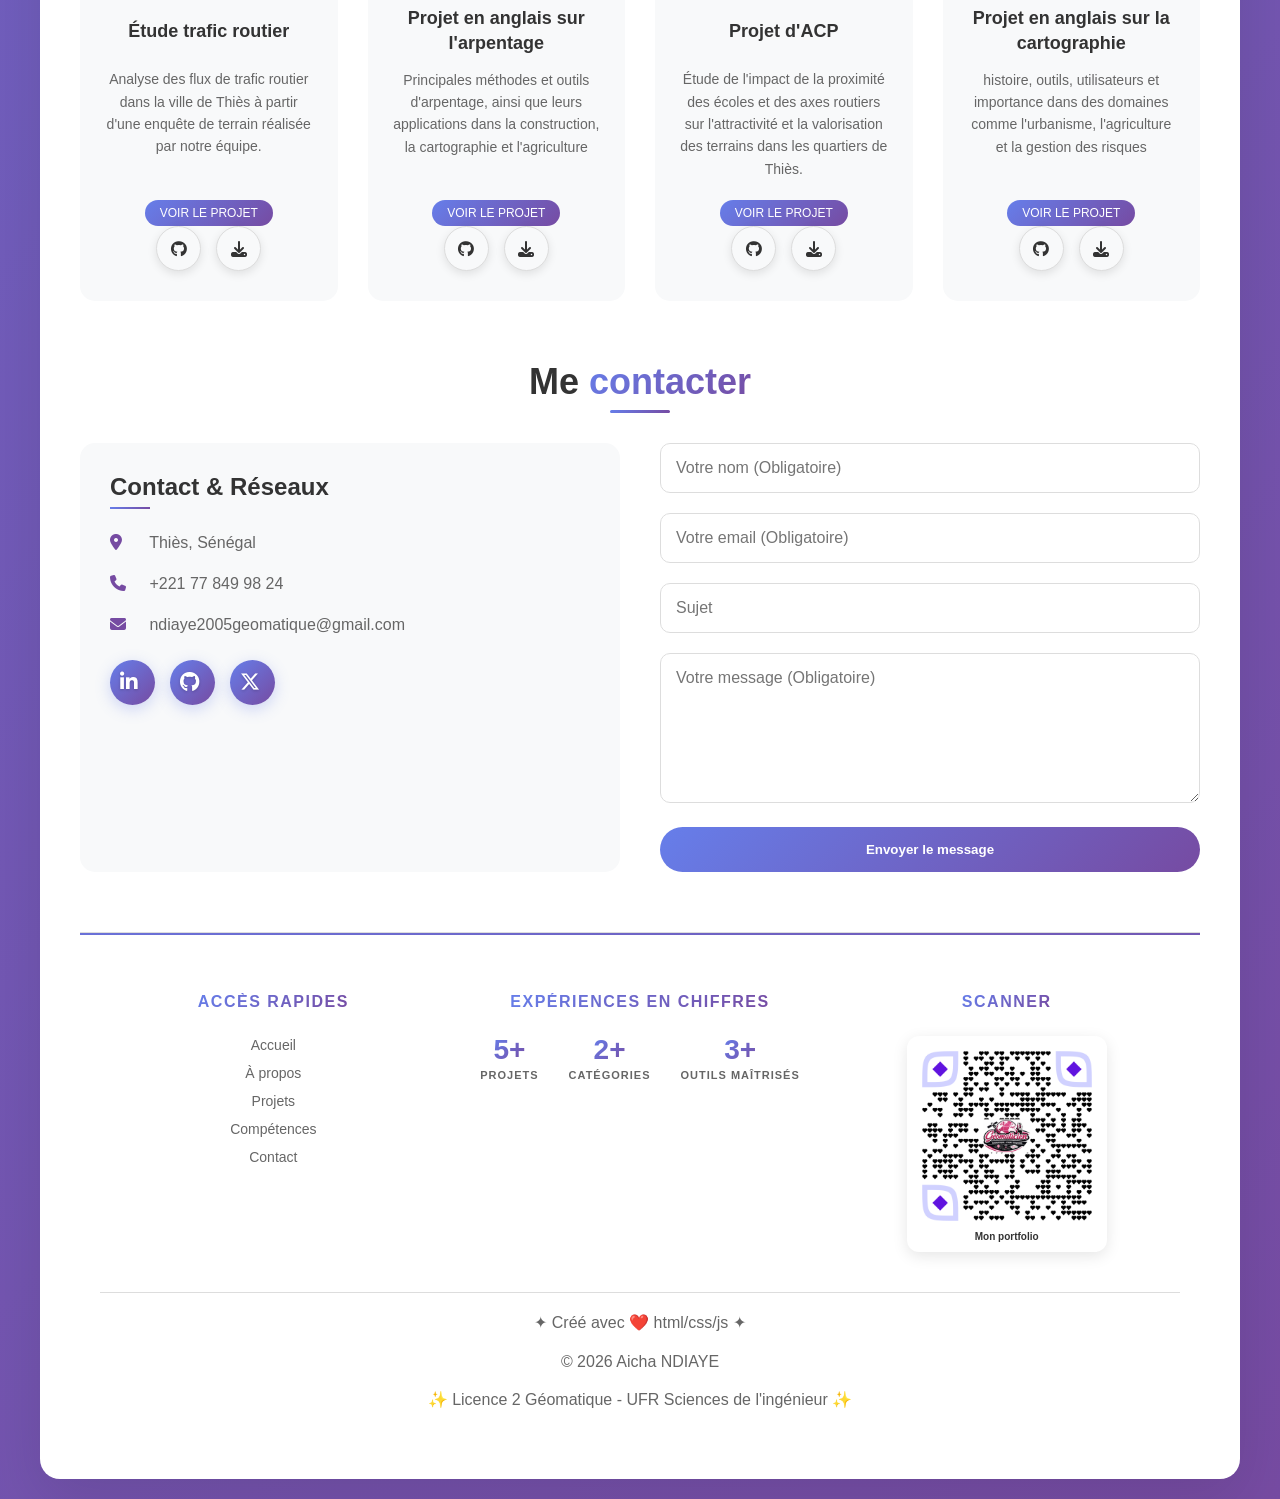
==== commit 87c6c680: "Update print statement from 'Hello' to 'Goodbye'" ====
--- a/index.html
+++ b/index.html
@@ -329,7 +329,7 @@
                                 <a href="https://github.com/SHASHA2005/depot_arcgis/blob/main/Surveying%20Methods%20%20and%20Tools.pptx" class="project-link" target="_blank" title="Voir sur GitHub">
                                     <i class="fab fa-github"></i>
                                 </a>
-                                <a href="Surveying Methods and Tools.pptx" class="project-link download-btn" download title="Télécharger le PPTX">
+                                <a href="Surveying Methods  and Tools 7" class="project-link download-btn" download title="Télécharger le PPTX">
                                     <i class="fas fa-download"></i>
                                 </a>
                             </div>
@@ -372,7 +372,7 @@
                                 <a href="https://github.com/SHASHA2005/depot_arcgis/blob/main/cartographie%20and%20mapmaking.pptx" class="project-link" target="_blank" title="Voir sur GitHub">
                                     <i class="fab fa-github"></i>
                                 </a>
-                                <a href="cartographie and mapmaking.pptx" class="project-link download-btn" download title="Télécharger le PPTX">
+                                <a href="cartographie and mapmaking (7)" class="project-link download-btn" download title="Télécharger le PPTX">
                                     <i class="fas fa-download"></i>
                                 </a>
                             </div>
--- a/TIKI.css
+++ b/TIKI.css
@@ -2682,15 +2682,21 @@
 }
 
 /* ===== FIX MOBILE : désactiver le flip au hover, activer au click ===== */
+/* NOUVEAU */
 @media (hover: none) {
-    /* Désactive le flip CSS au survol (inutile sur mobile) */
     .flip-card:hover:not(.details-open) .flip-card-inner {
         transform: none;
     }
-
-    /* Ajoute une classe .flipped pour le JS */
     .flip-card.flipped:not(.details-open) .flip-card-inner {
         transform: rotateY(120deg);
+    }
+    .flip-card.details-open .flip-card-inner {
+        transform: rotateY(240deg) !important;
+    }
+    .flip-card.details-open .face-3 .gallery-container {
+        opacity: 1 !important;
+        transform: translateY(0) !important;
+        transition-delay: 0s !important;
     }
 }
 @media (max-width: 768px) {
@@ -2698,4 +2704,4 @@
         height: auto;
         min-height: 520px;
     }
-}+}
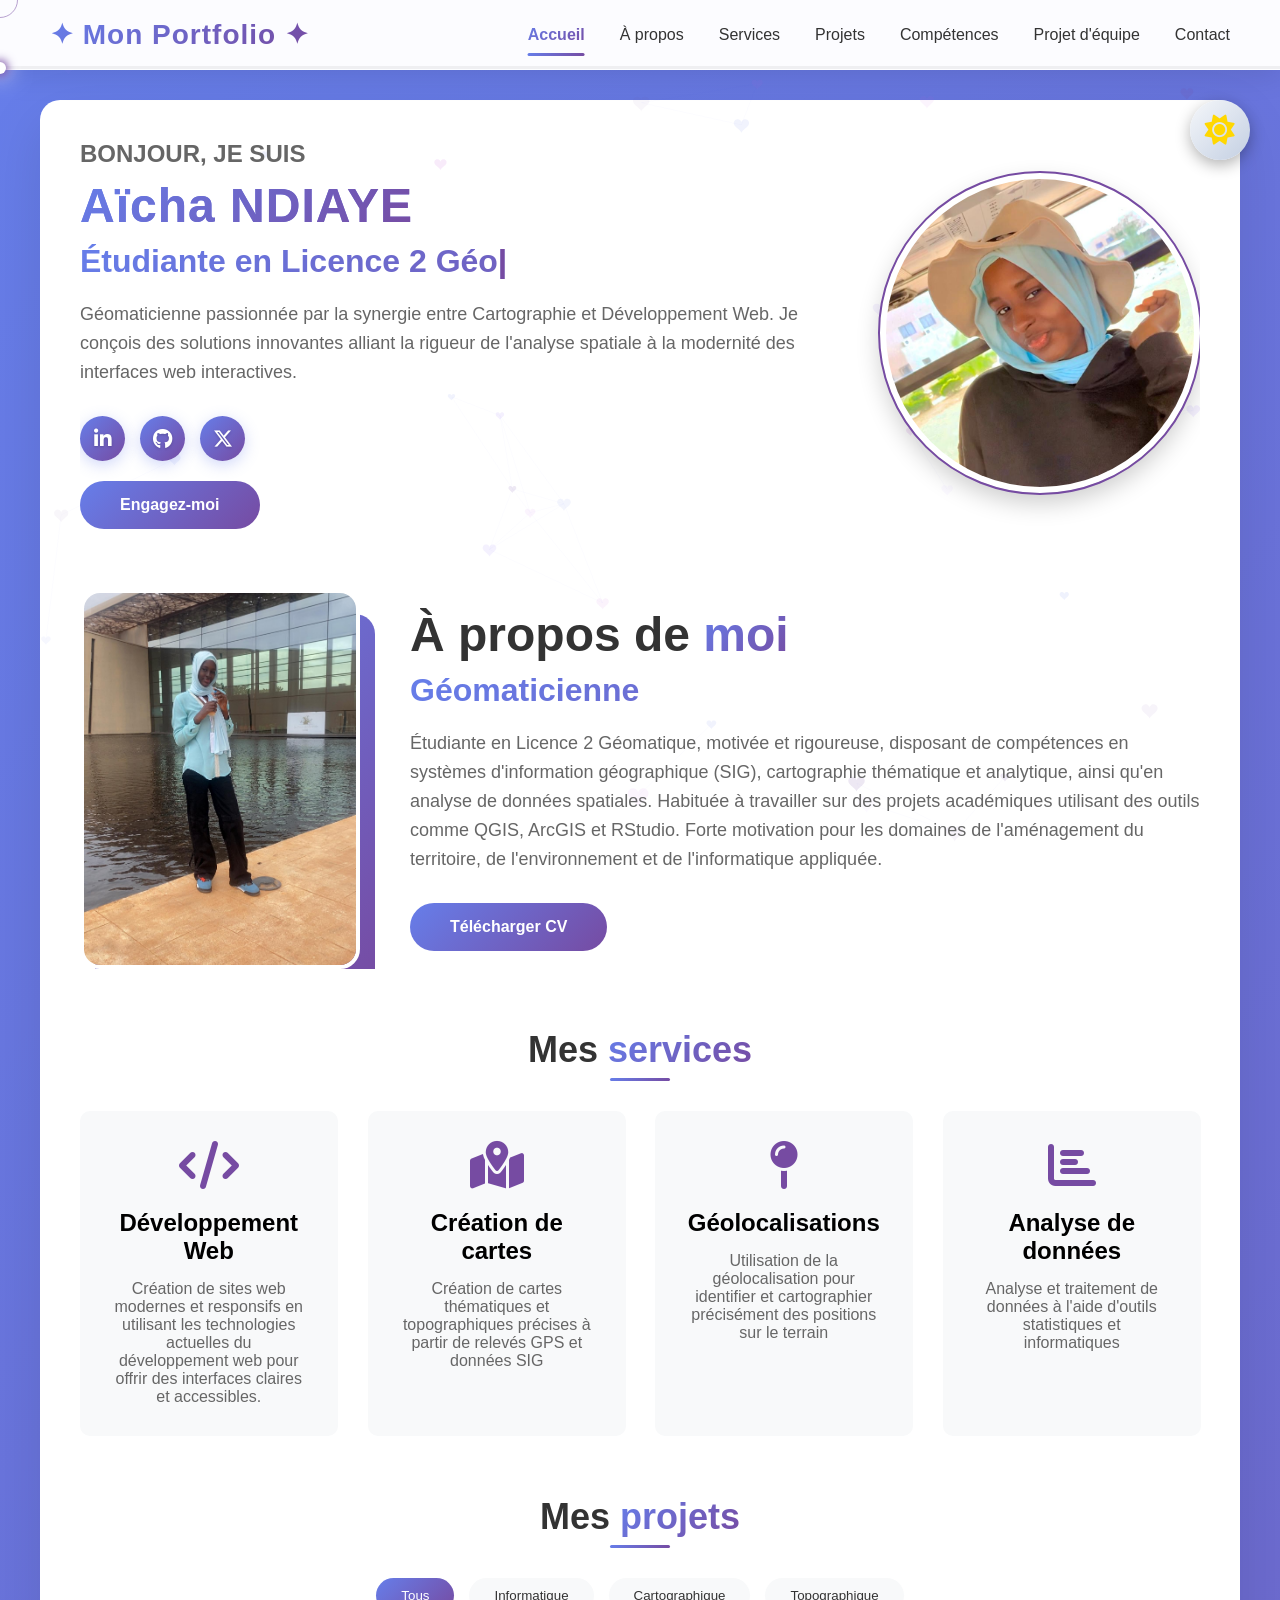
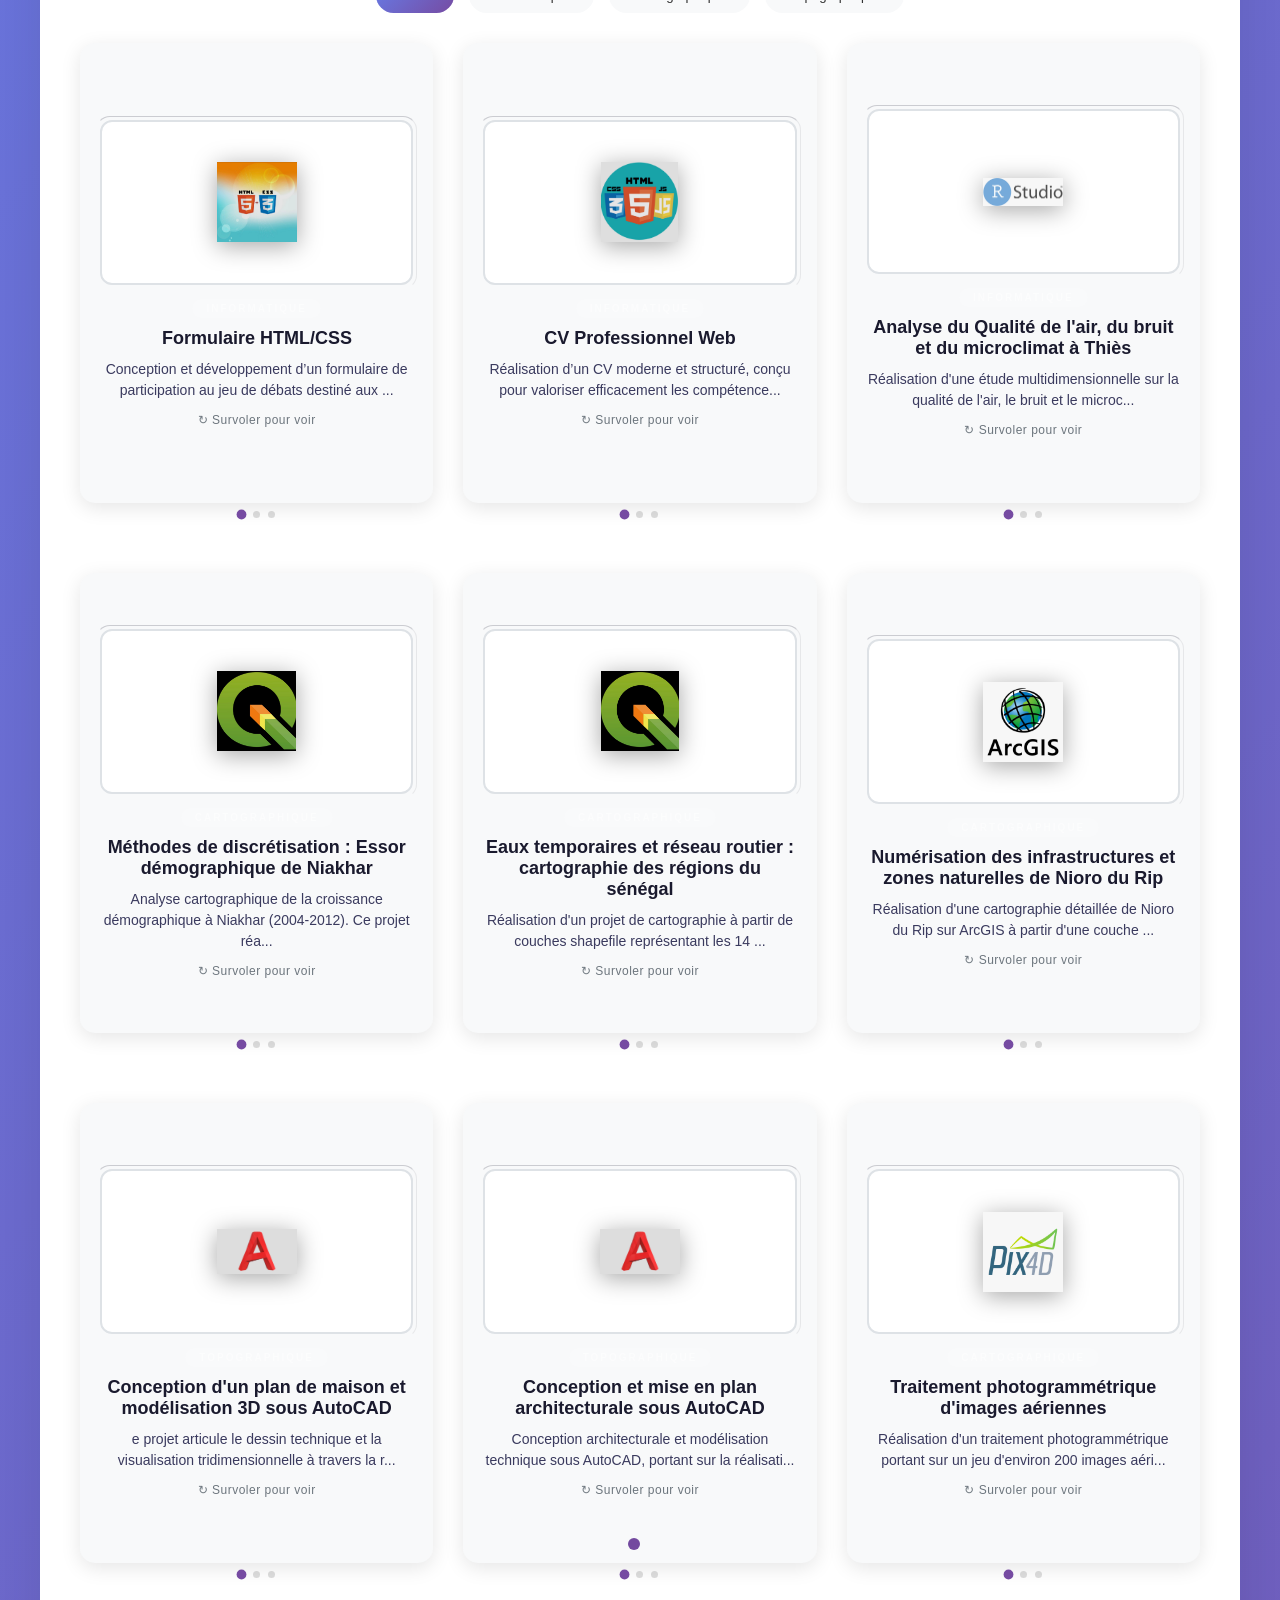
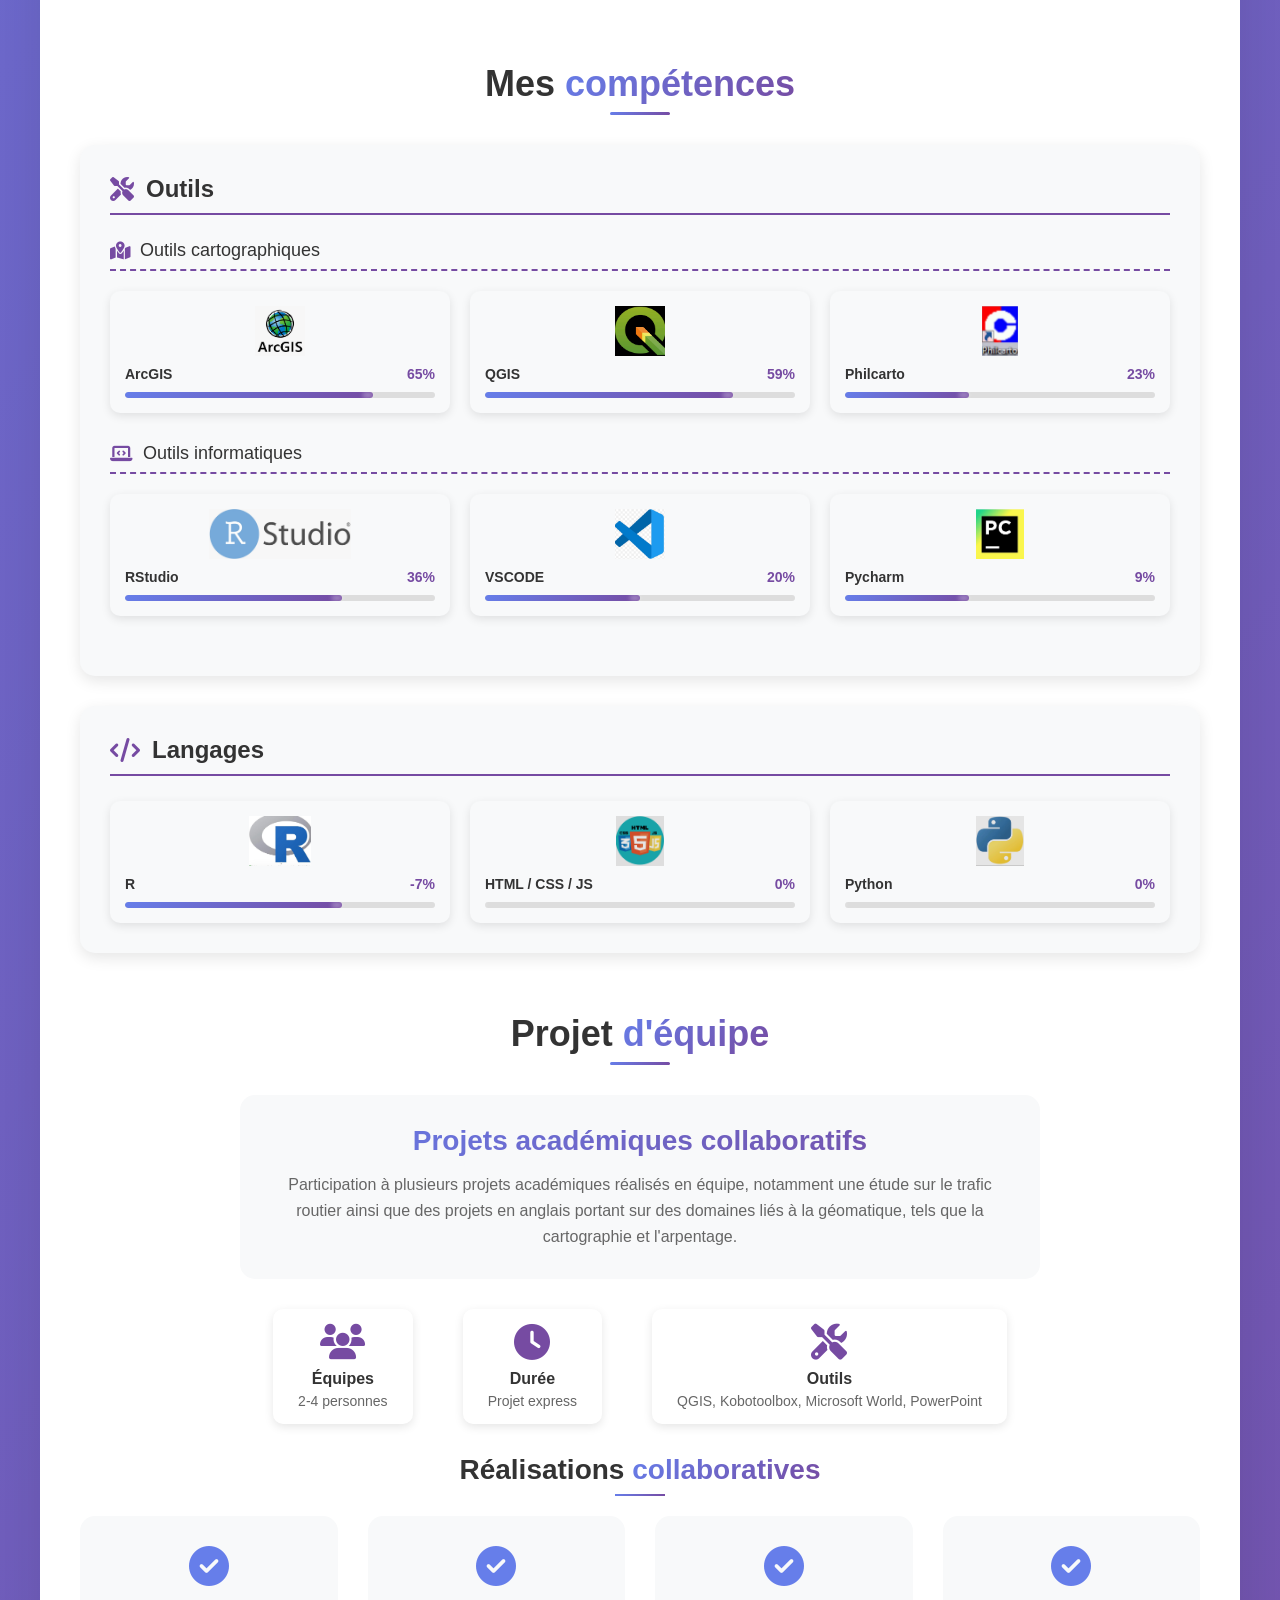
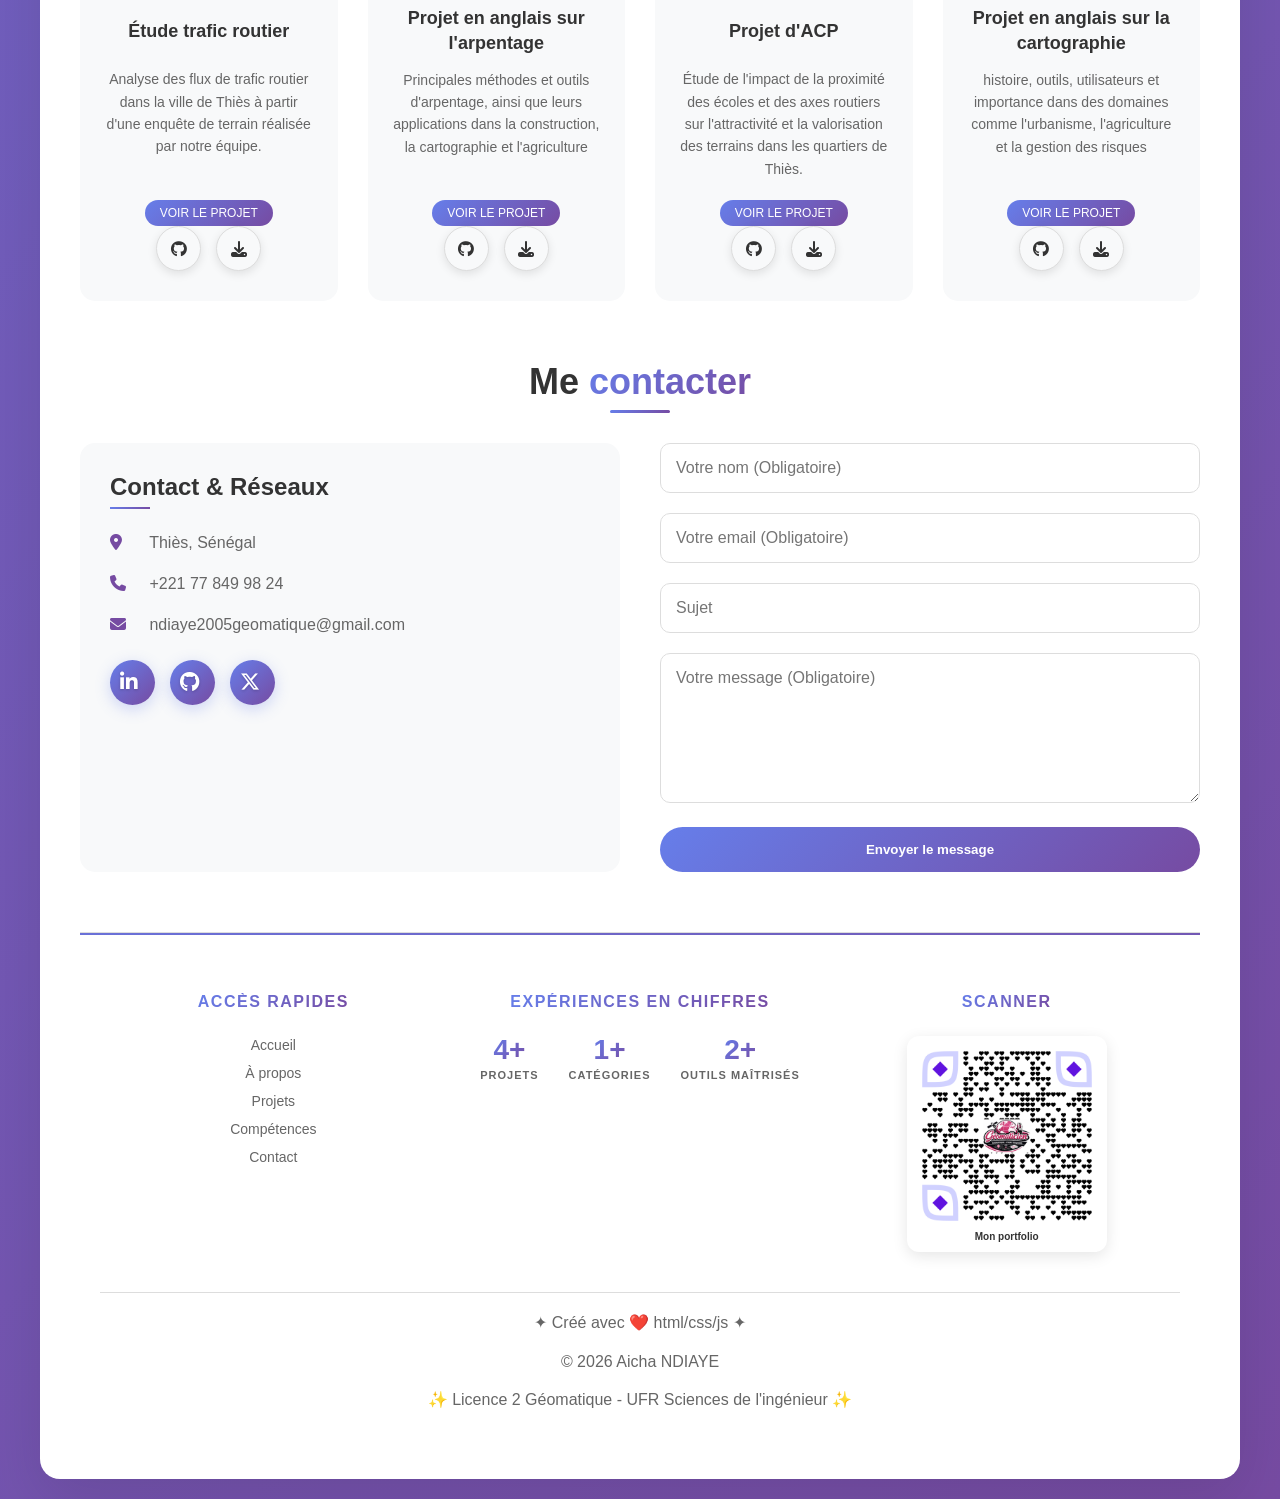
==== commit 4c05ea2c: "Update print statement from 'Hello' to 'Goodbye'" ====
--- a/index.html
+++ b/index.html
@@ -329,7 +329,7 @@
                                 <a href="https://github.com/SHASHA2005/depot_arcgis/blob/main/Surveying%20Methods%20%20and%20Tools.pptx" class="project-link" target="_blank" title="Voir sur GitHub">
                                     <i class="fab fa-github"></i>
                                 </a>
-                                <a href="Surveying Methods  and Tools 7" class="project-link download-btn" download title="Télécharger le PPTX">
+                                <a href="Surveying_Methods_and_Tools" class="project-link download-btn" download title="Télécharger le PDF">
                                     <i class="fas fa-download"></i>
                                 </a>
                             </div>
@@ -372,7 +372,7 @@
                                 <a href="https://github.com/SHASHA2005/depot_arcgis/blob/main/cartographie%20and%20mapmaking.pptx" class="project-link" target="_blank" title="Voir sur GitHub">
                                     <i class="fab fa-github"></i>
                                 </a>
-                                <a href="cartographie and mapmaking (7)" class="project-link download-btn" download title="Télécharger le PPTX">
+                                <a href="cartographie_and_mapmaking" class="project-link download-btn" download title="Télécharger le PDF">
                                     <i class="fas fa-download"></i>
                                 </a>
                             </div>
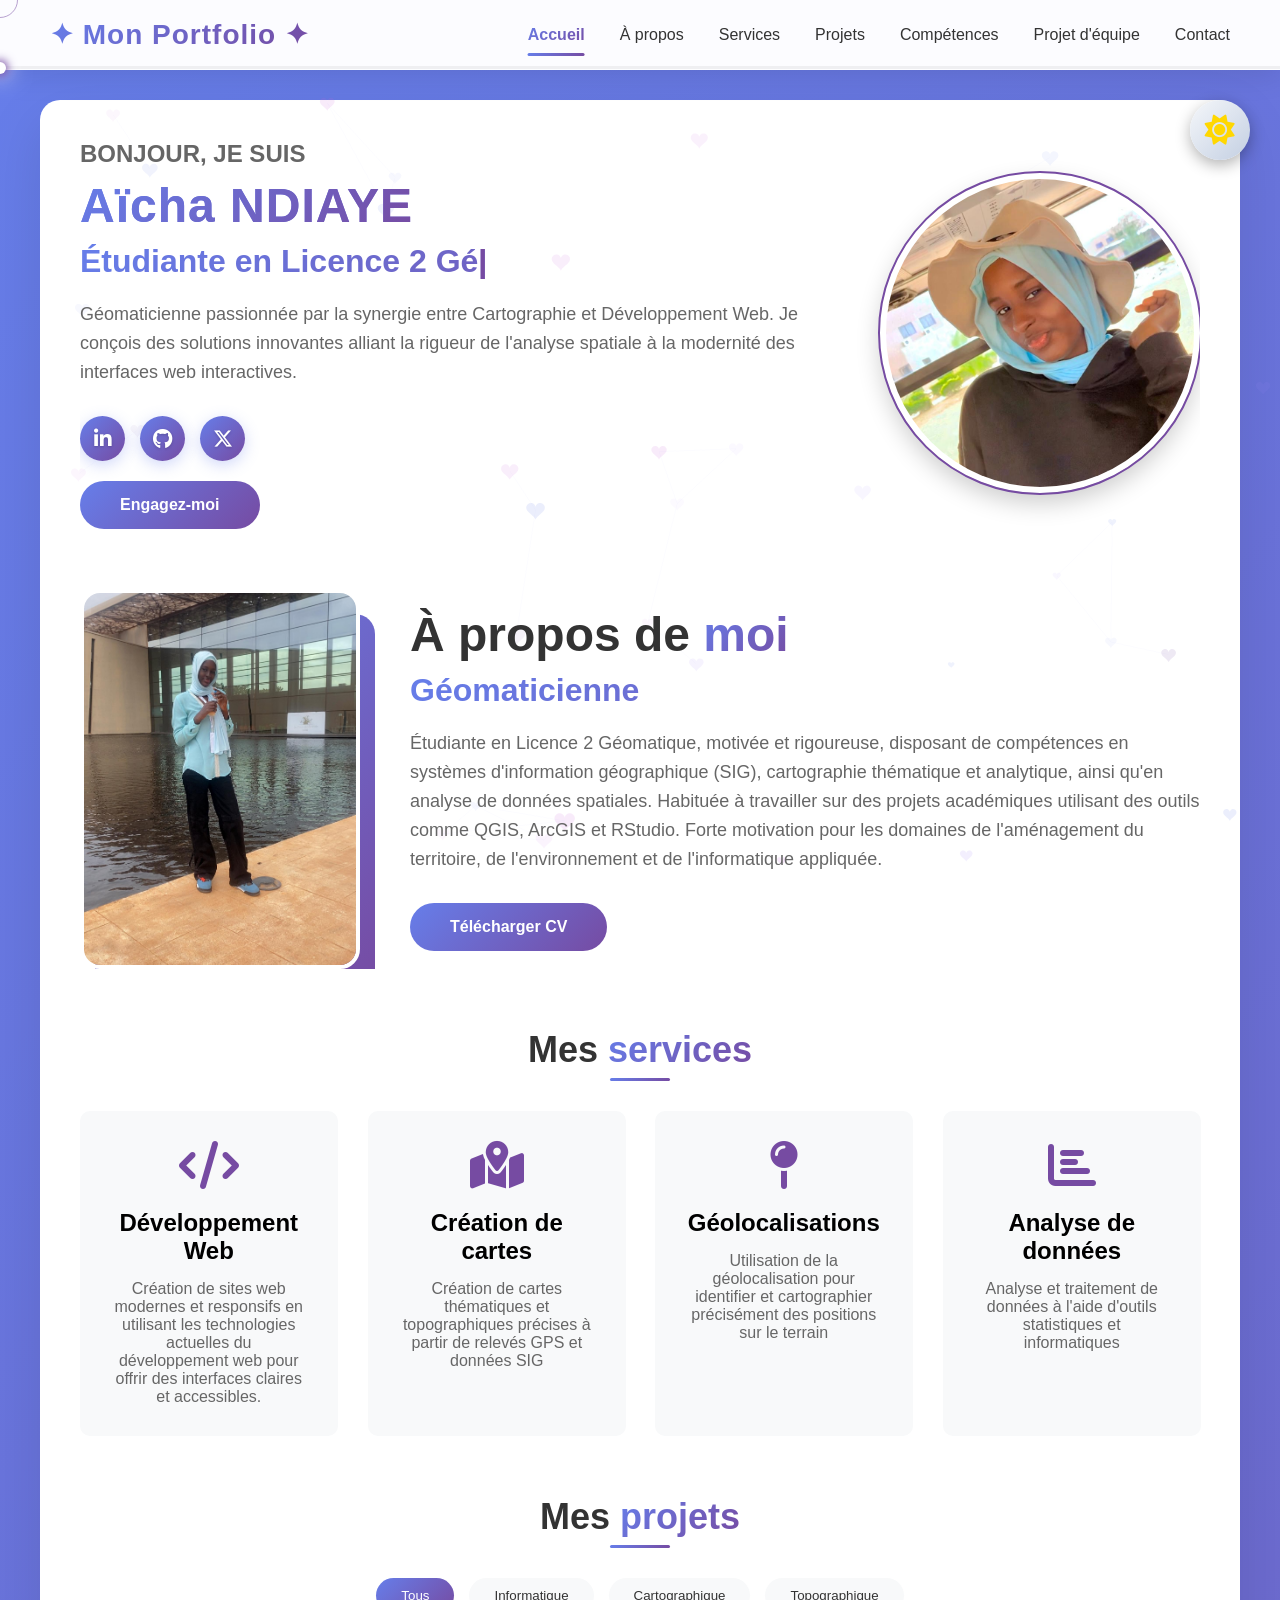
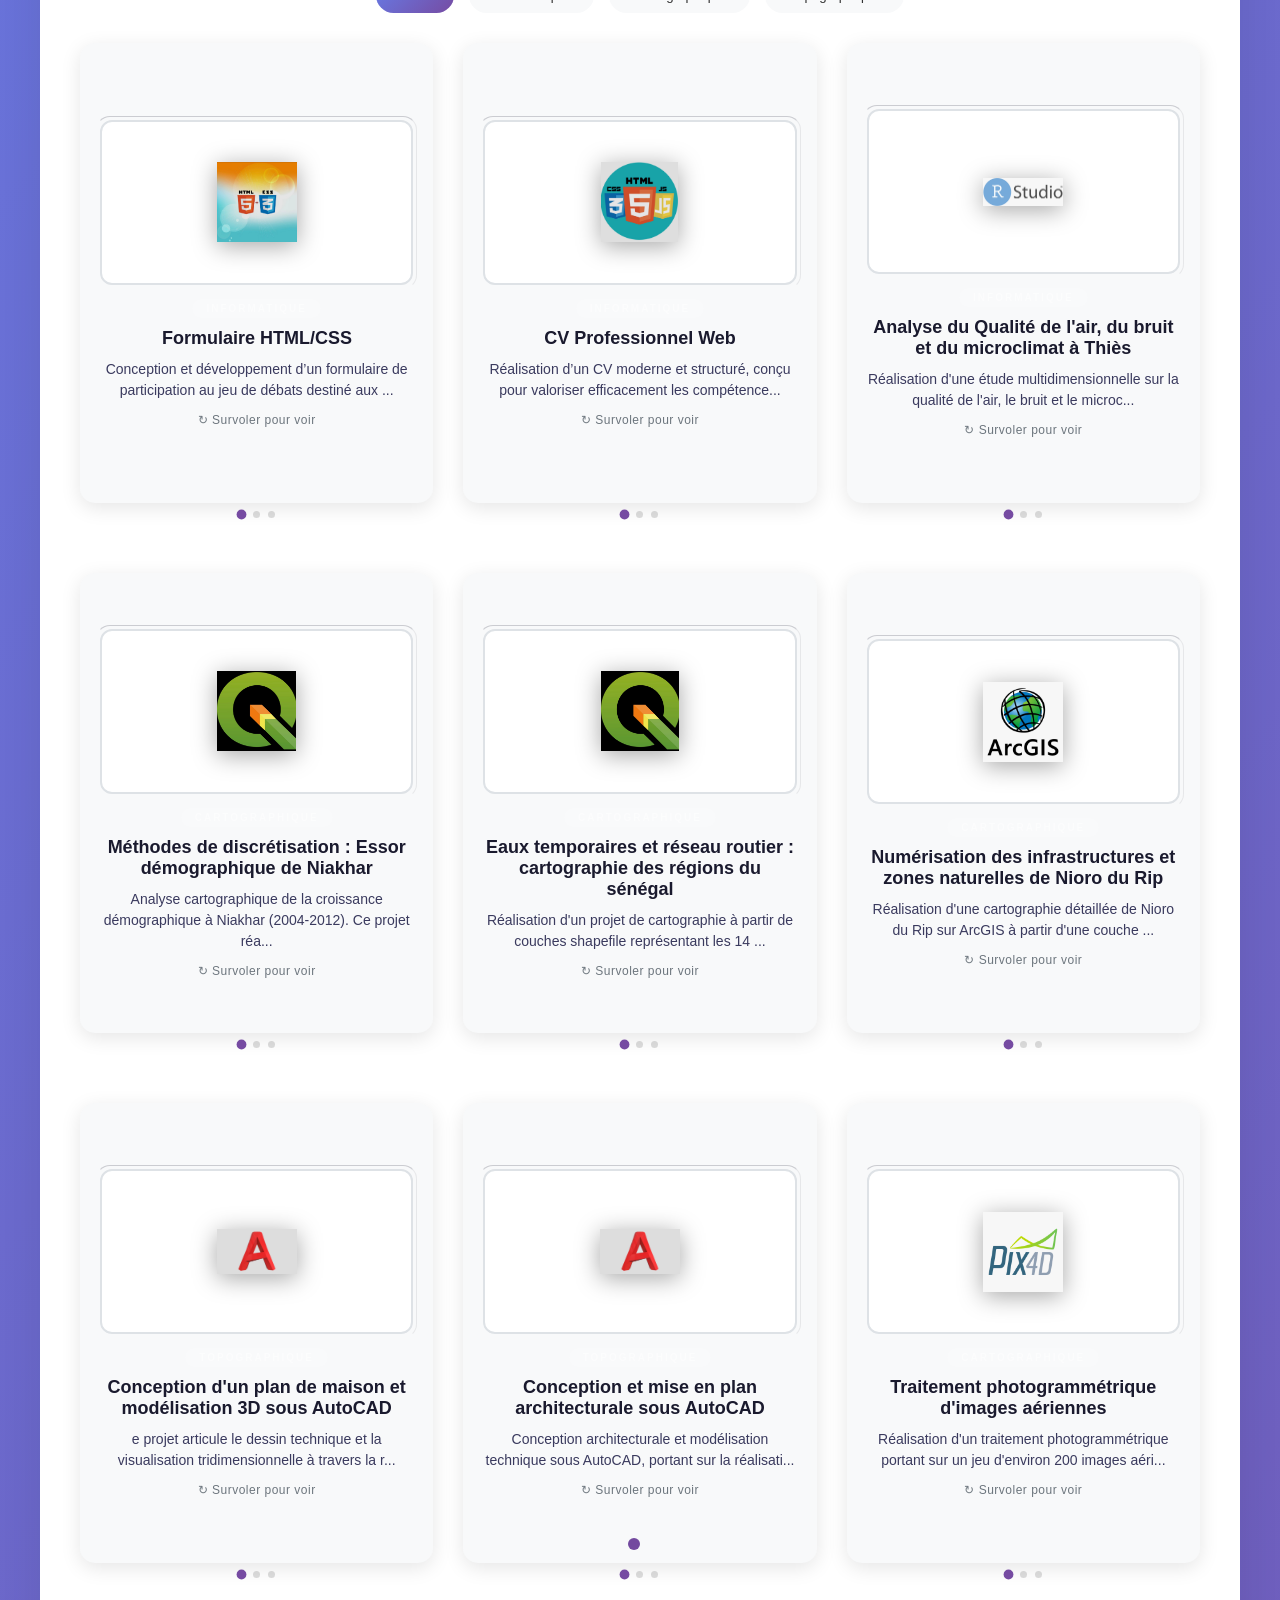
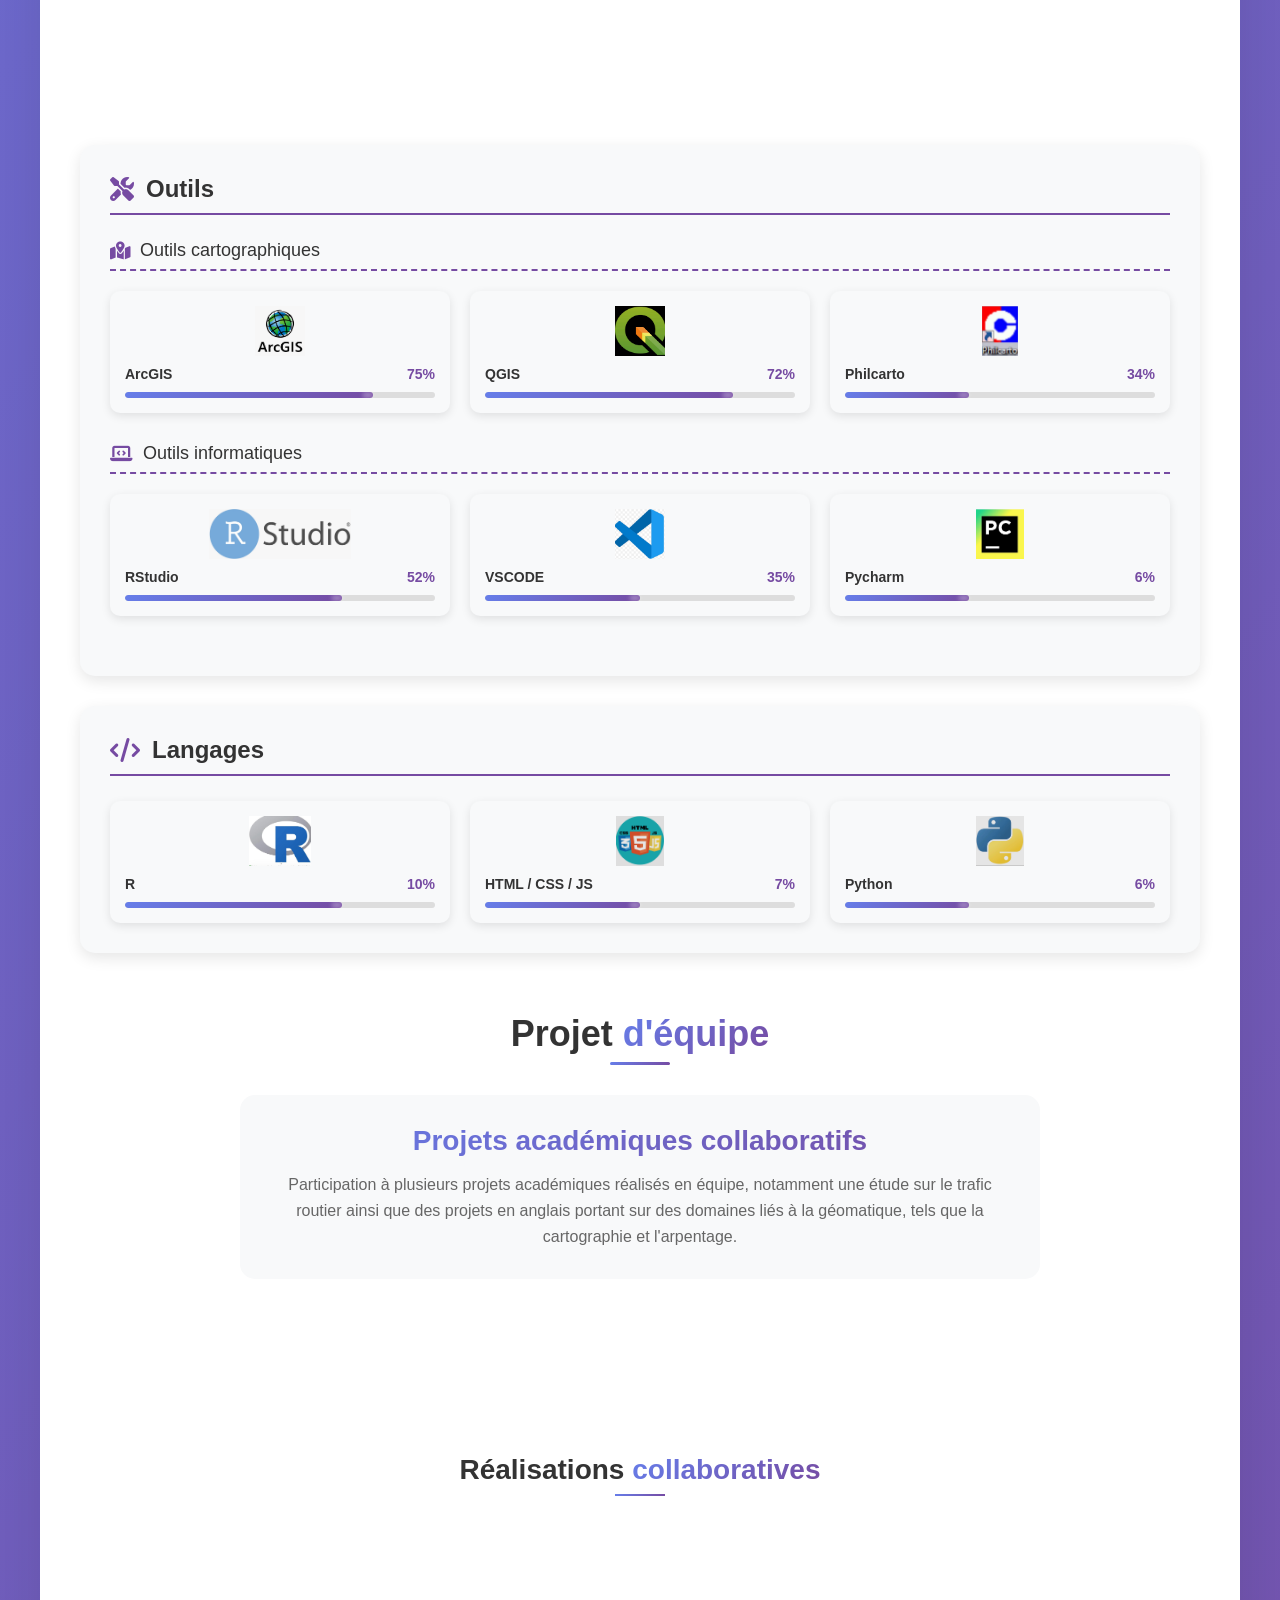
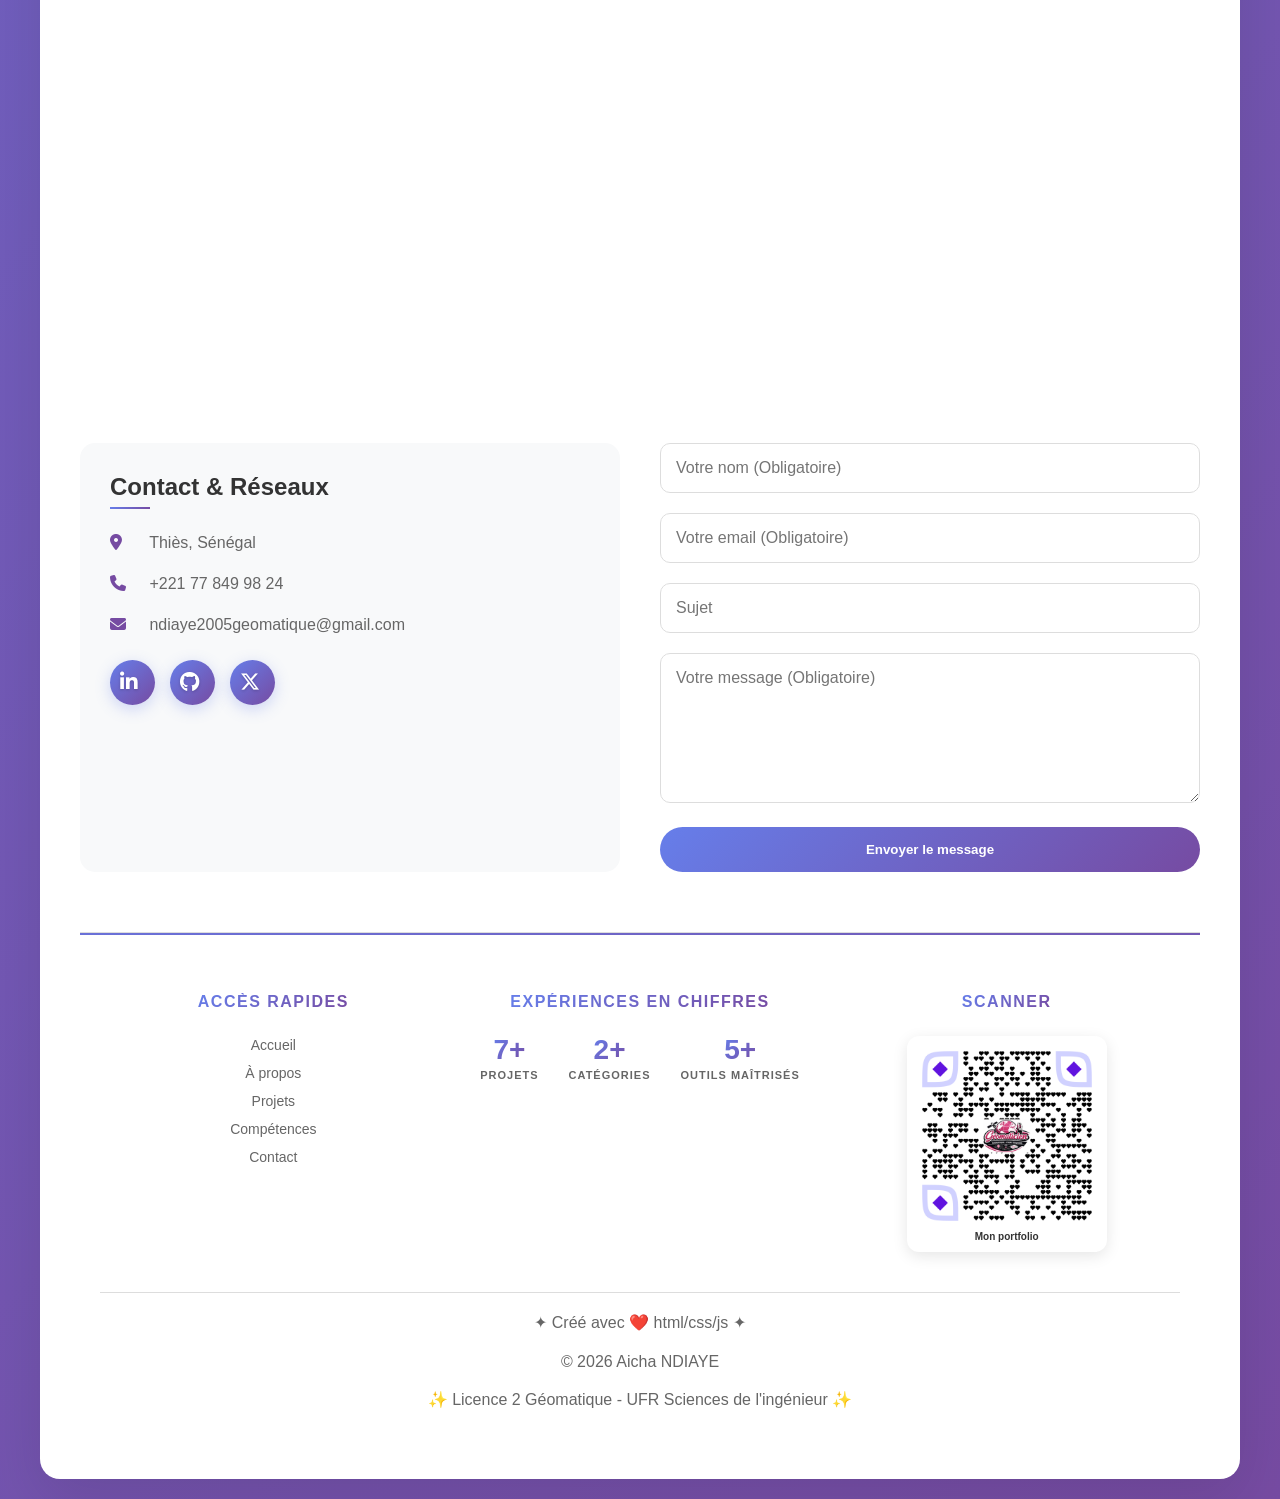
==== commit 7d8e7c68: "Update print statement from 'Hello' to 'Goodbye'" ====
--- a/index.html
+++ b/index.html
@@ -329,7 +329,7 @@
                                 <a href="https://github.com/SHASHA2005/depot_arcgis/blob/main/Surveying%20Methods%20%20and%20Tools.pptx" class="project-link" target="_blank" title="Voir sur GitHub">
                                     <i class="fab fa-github"></i>
                                 </a>
-                                <a href="Surveying_Methods_and_Tools" class="project-link download-btn" download title="Télécharger le PDF">
+                                <a href="Surveying_Methods_and_Tools.pdf" class="project-link download-btn" download title="Télécharger le PDF">
                                     <i class="fas fa-download"></i>
                                 </a>
                             </div>
@@ -372,7 +372,7 @@
                                 <a href="https://github.com/SHASHA2005/depot_arcgis/blob/main/cartographie%20and%20mapmaking.pptx" class="project-link" target="_blank" title="Voir sur GitHub">
                                     <i class="fab fa-github"></i>
                                 </a>
-                                <a href="cartographie_and_mapmaking" class="project-link download-btn" download title="Télécharger le PDF">
+                                <a href="cartographie_and_mapmaking.pdf" class="project-link download-btn" download title="Télécharger le PDF">
                                     <i class="fas fa-download"></i>
                                 </a>
                             </div>
